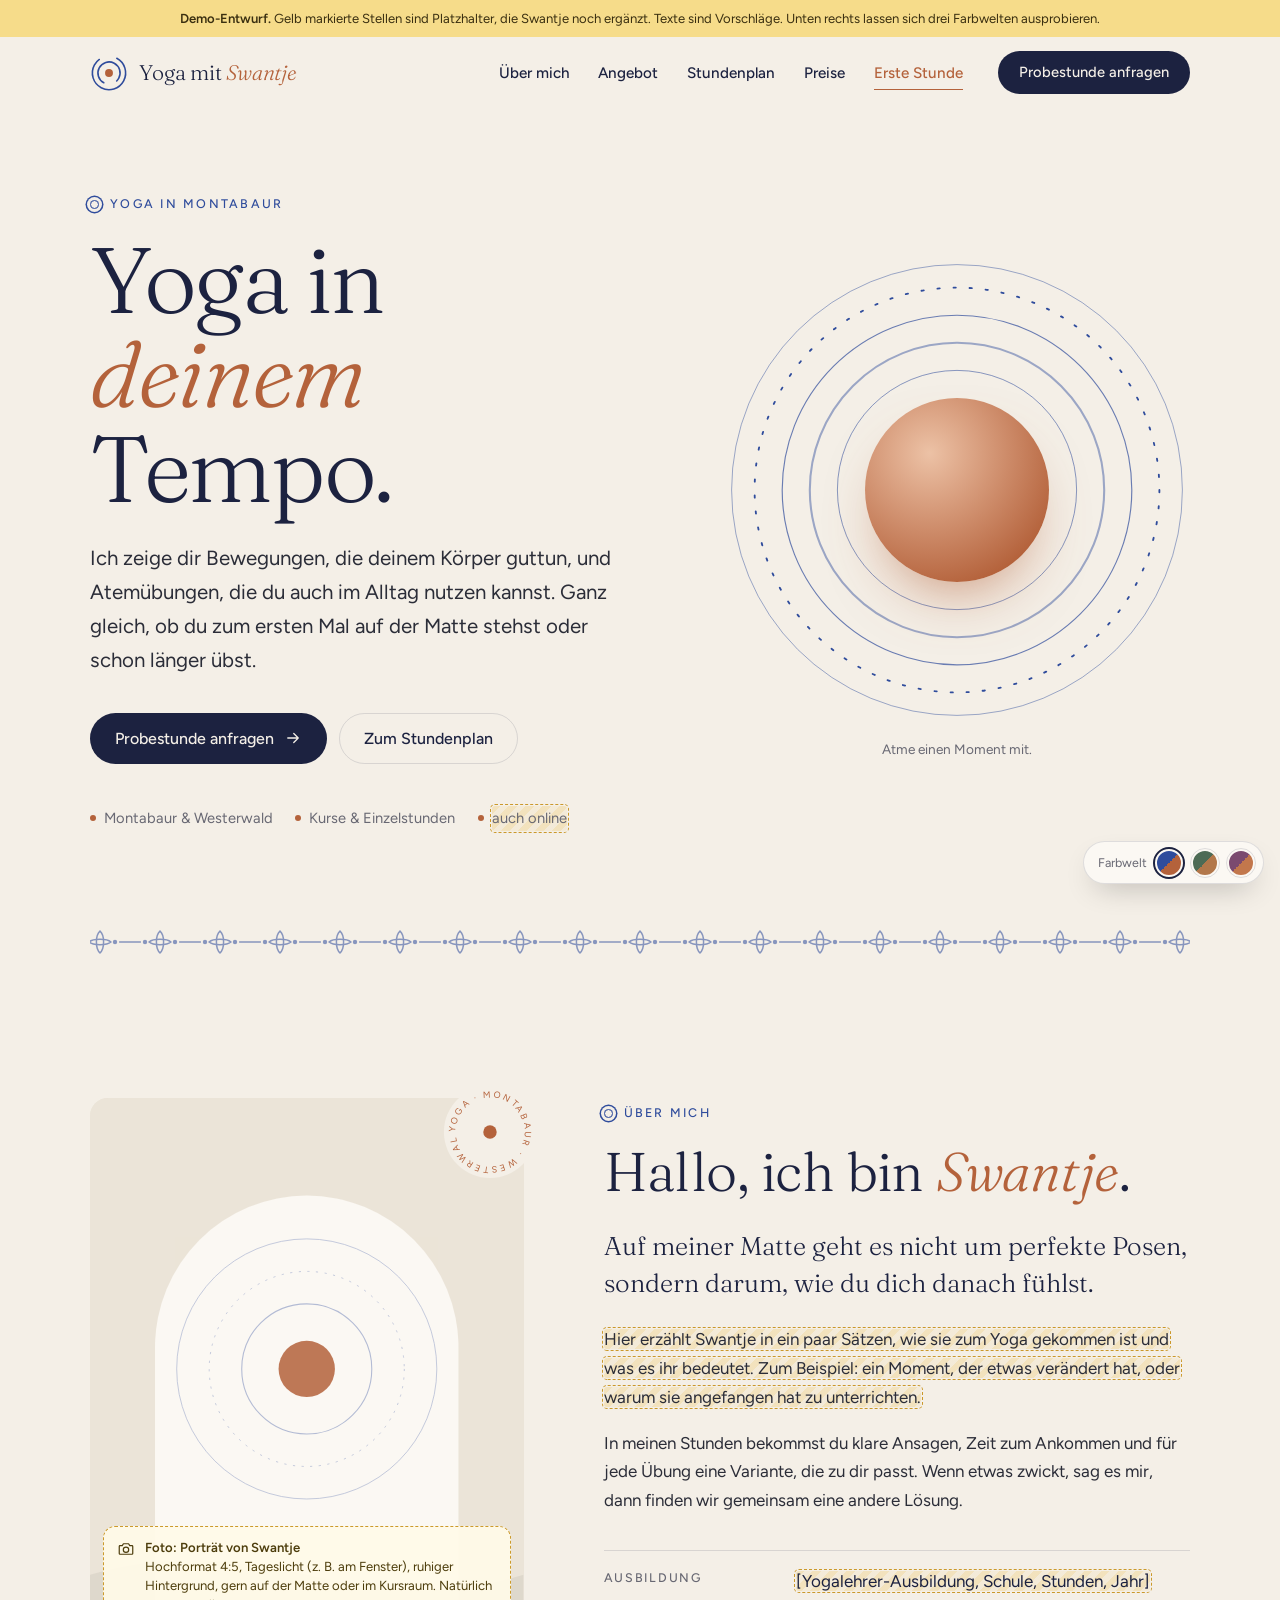
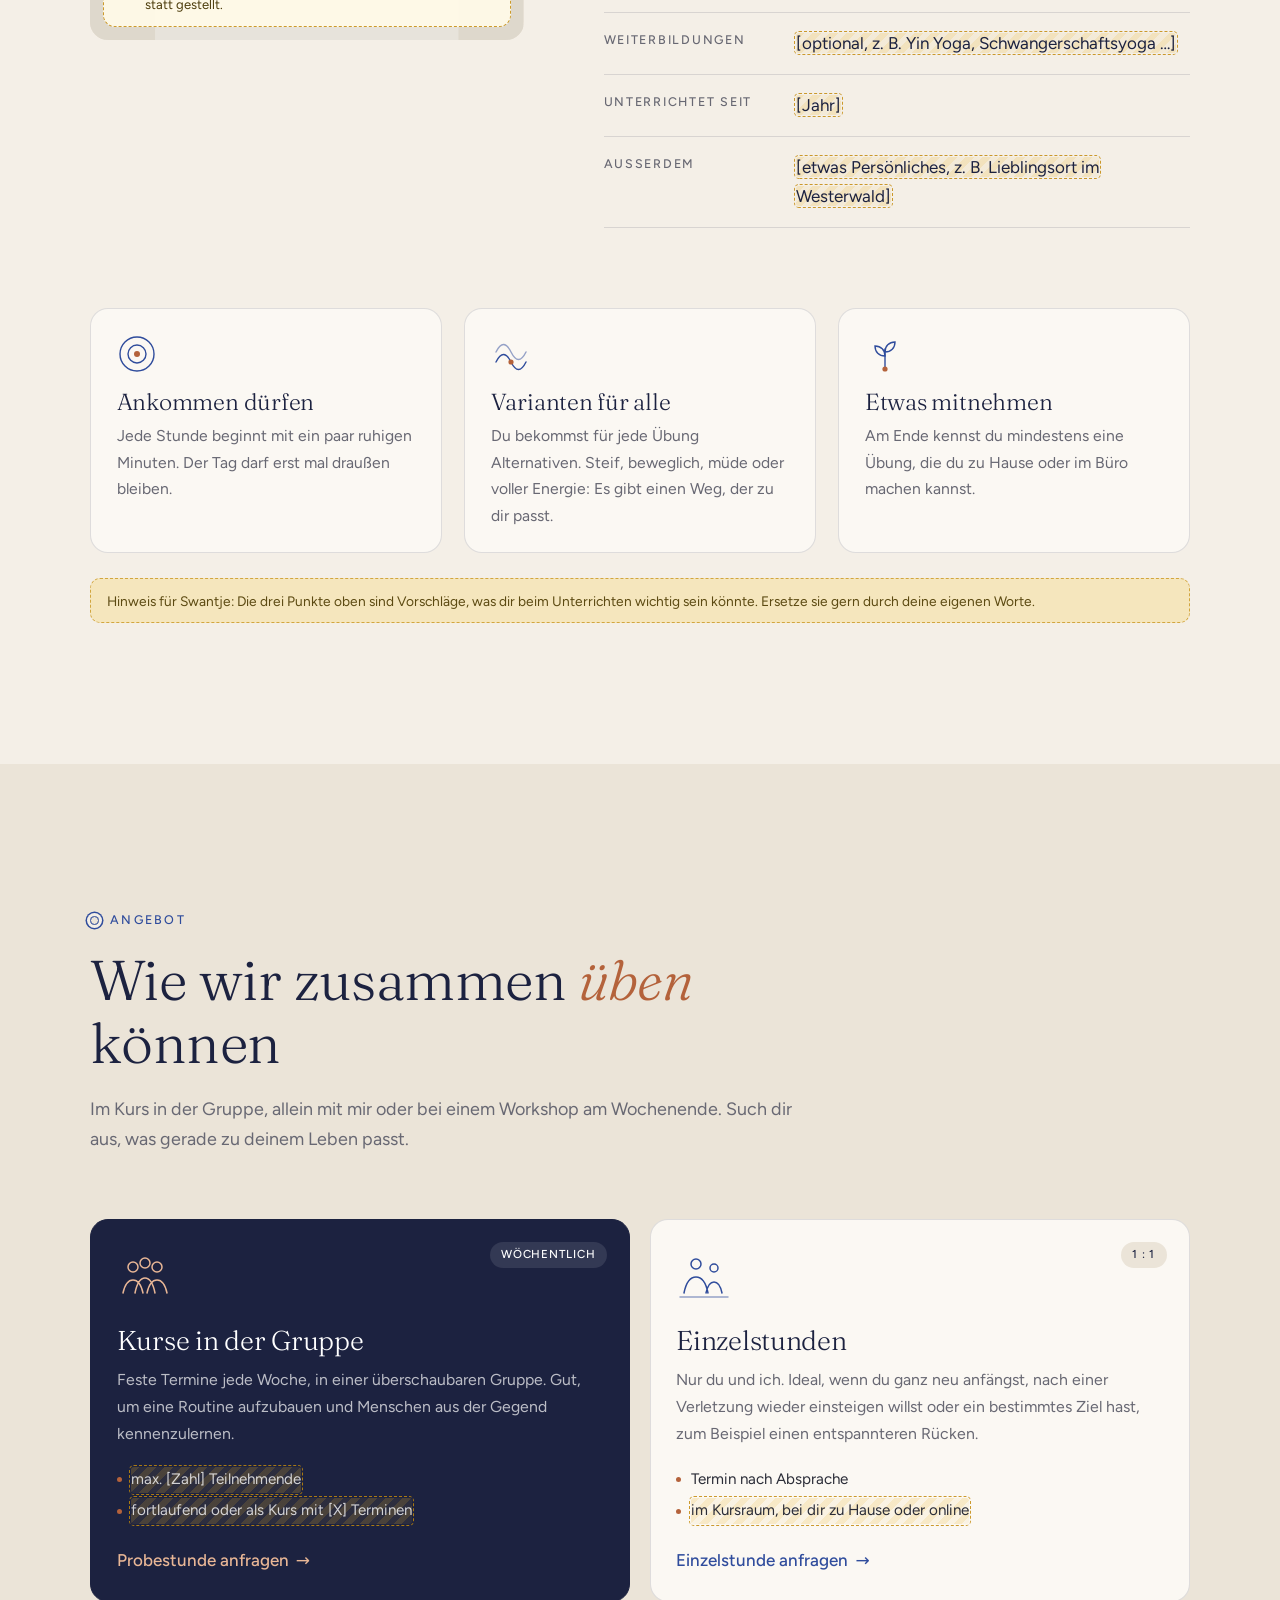
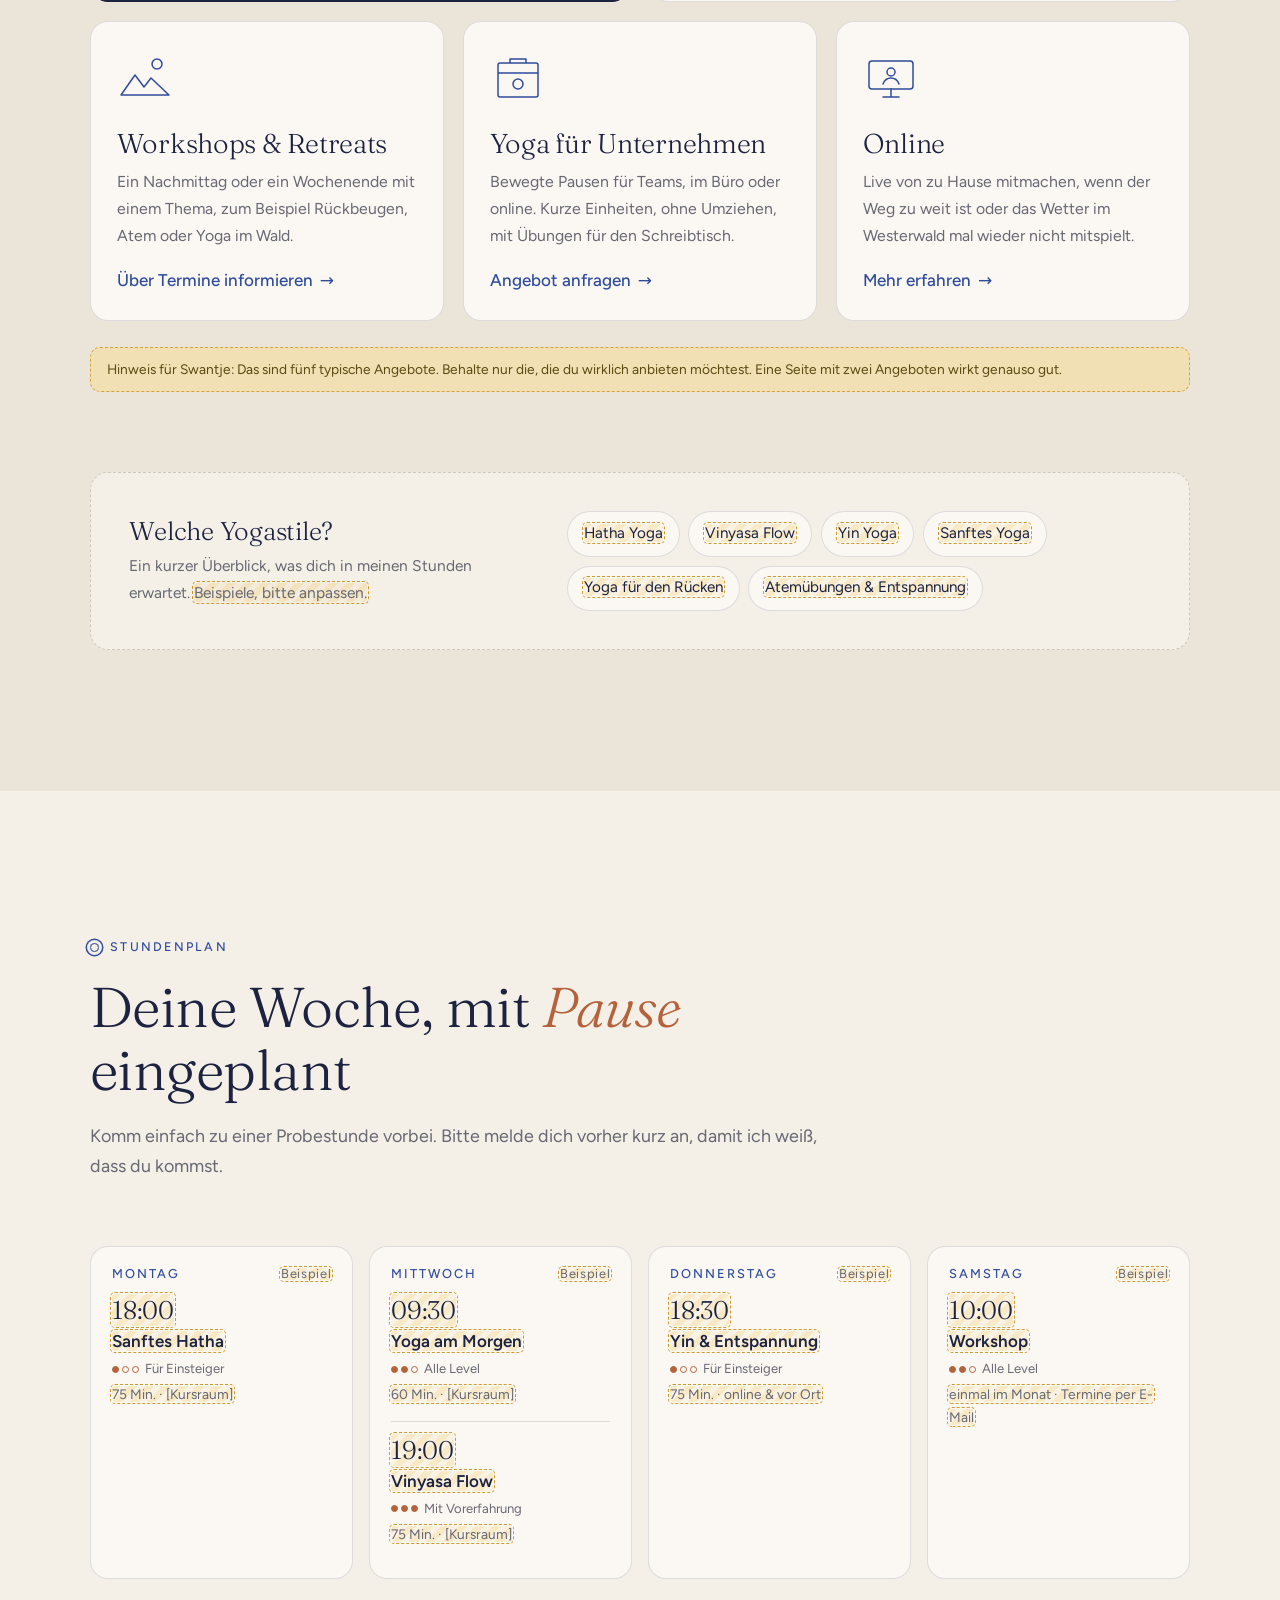
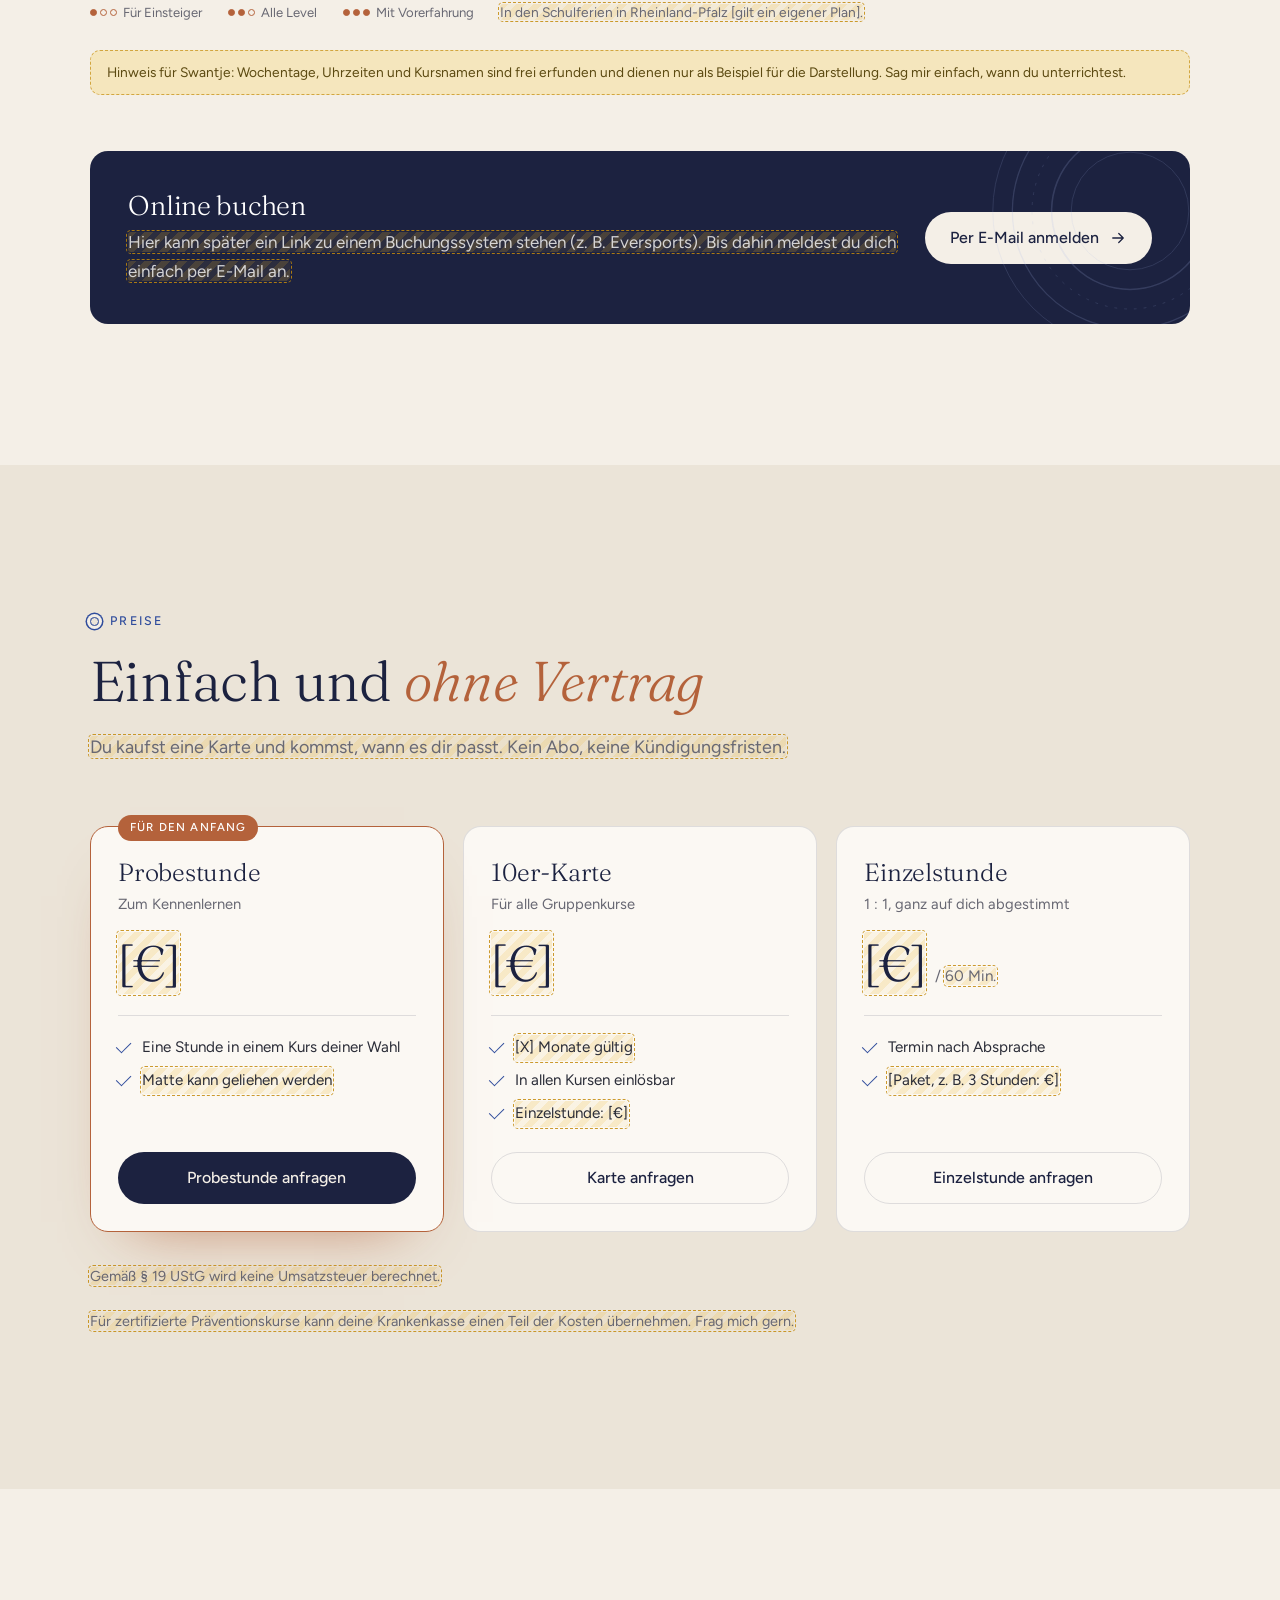
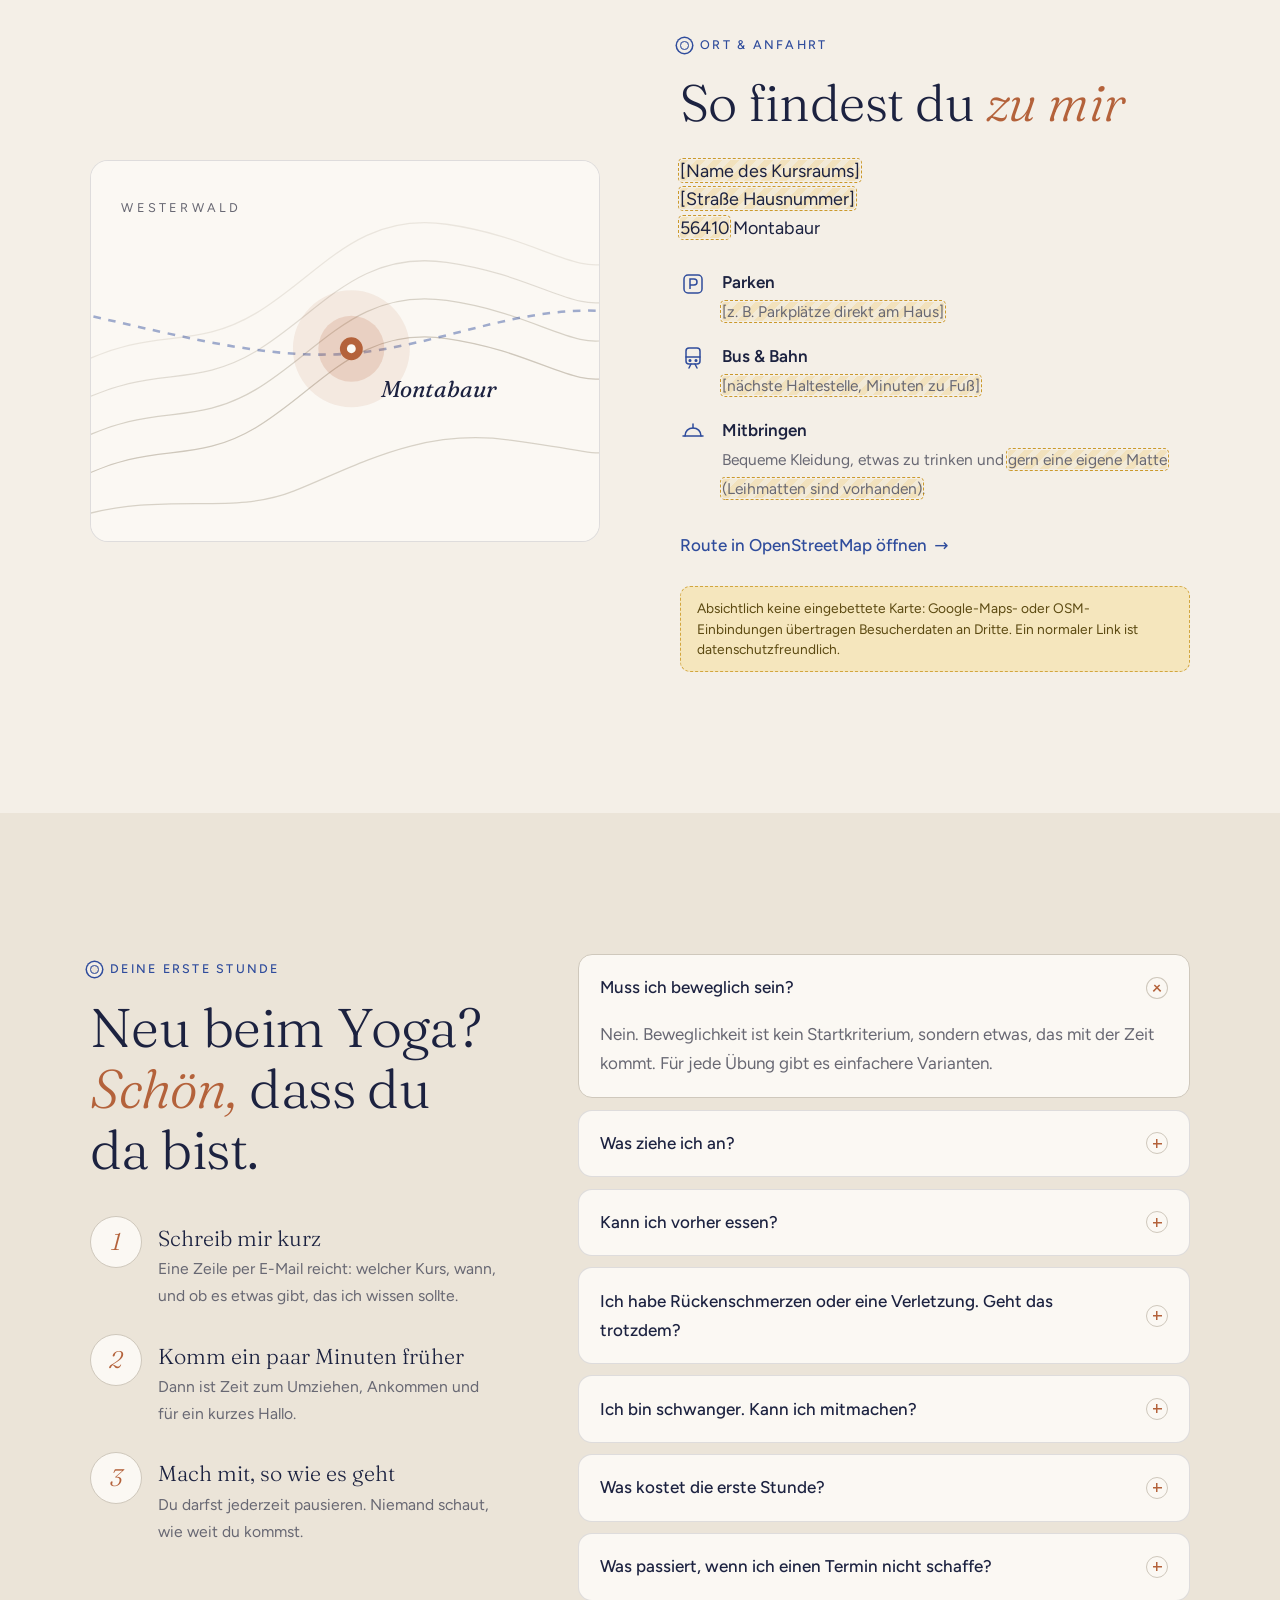
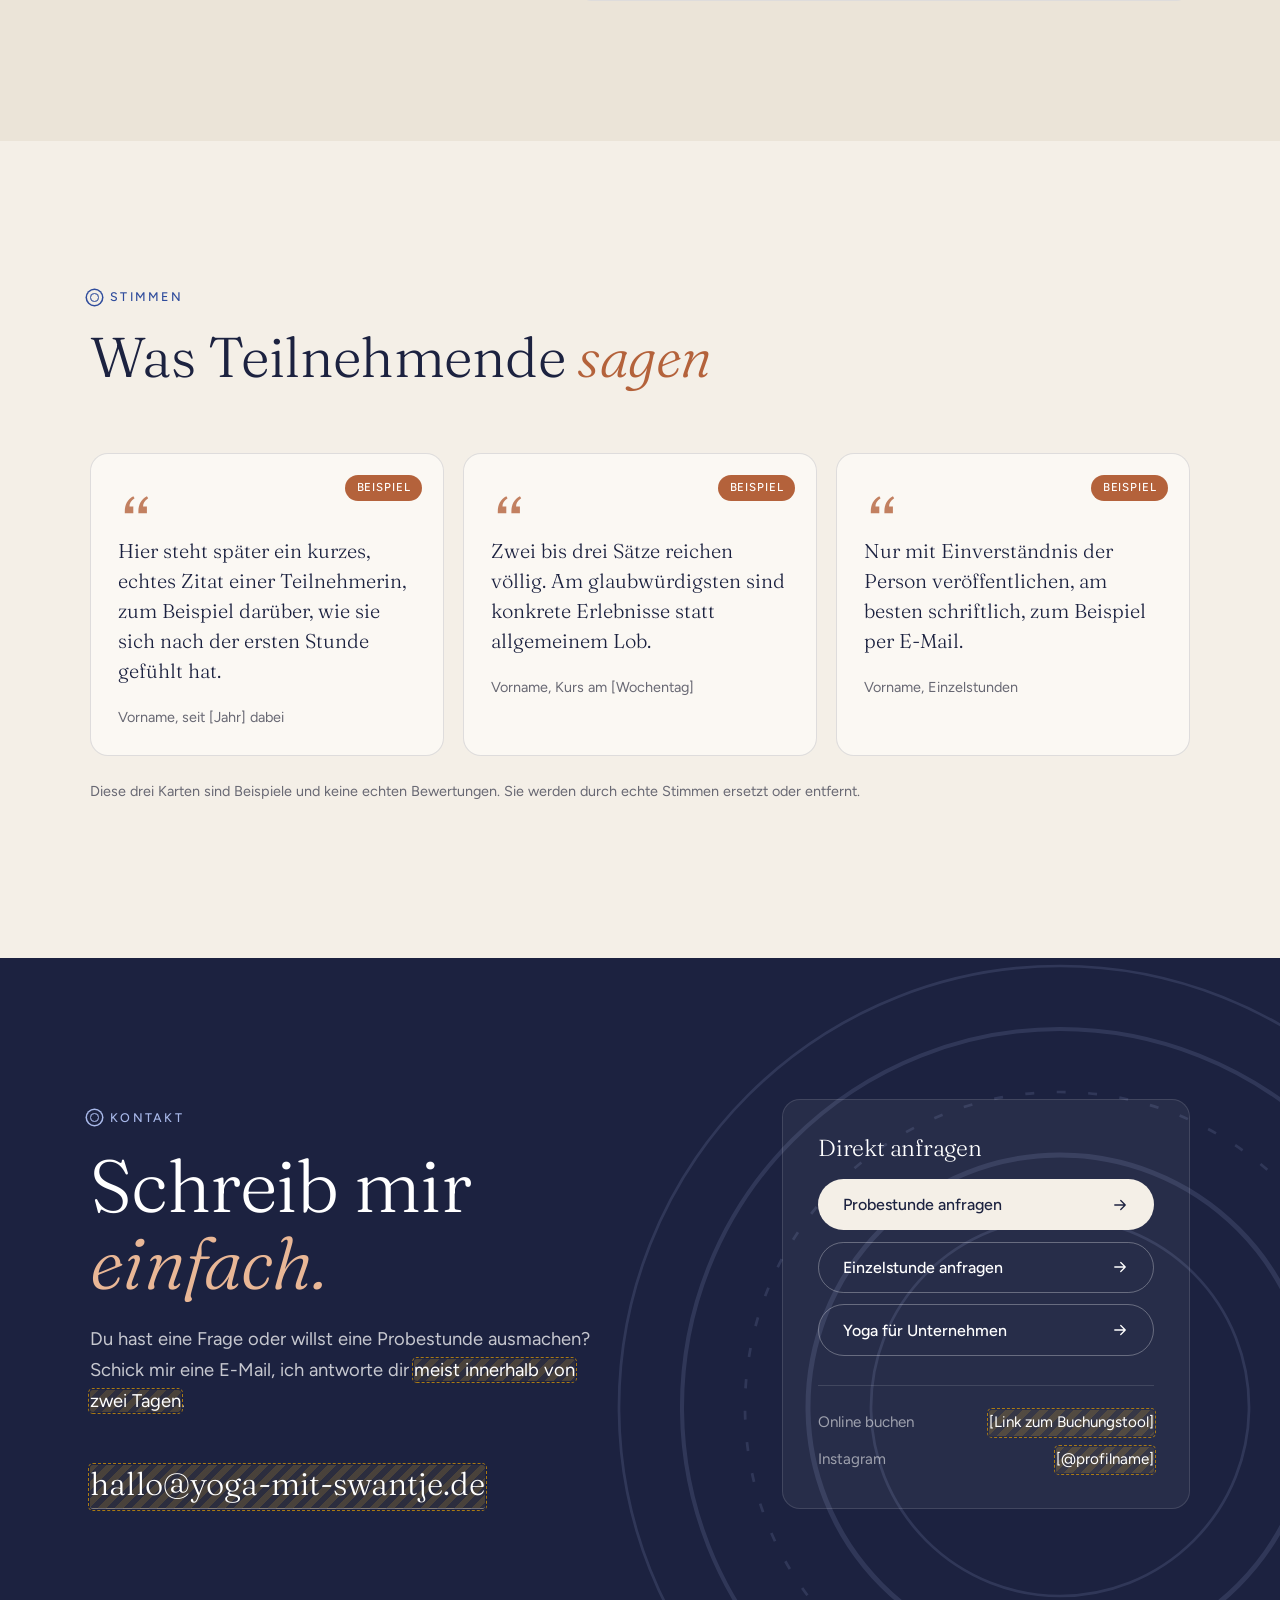
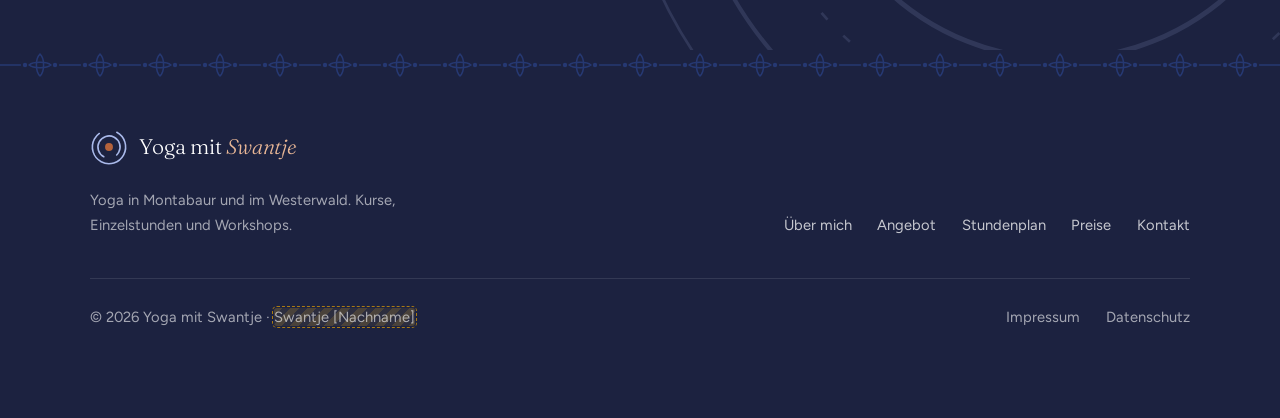
==== index.html @ e1a37542 "Erster Demo-Entwurf: Yoga mit Swantje One-Pager mit Platzhaltern, Impressum/Datenschutz (Entwurf), 4" ====
<!DOCTYPE html>
<html lang="de" class="no-js">
<head>
<meta charset="UTF-8"/>
<meta name="viewport" content="width=device-width, initial-scale=1.0"/>
<title>Yoga mit Swantje – Yoga in Montabaur</title>
<meta name="description" content="Yoga in Montabaur mit Swantje: Kurse in der Gruppe, Einzelstunden und Workshops. Für alle, die anfangen, und alle, die weiter üben. Probestunde einfach per E-Mail anfragen."/>
<link rel="canonical" href="https://www.yoga-mit-swantje.de/"/>
<meta name="theme-color" content="#f4efe7"/>

<!-- Favicon -->
<link rel="icon" type="image/x-icon" href="favicon.ico"/>
<link rel="icon" type="image/svg+xml" href="assets/img/icons/favicon.svg"/>
<link rel="icon" type="image/png" sizes="32x32" href="assets/img/icons/favicon-32.png"/>
<link rel="apple-touch-icon" sizes="180x180" href="assets/img/icons/apple-touch-icon.png"/>

<!-- Open Graph (Vorschau beim Teilen in WhatsApp, Signal, Facebook …) -->
<meta property="og:type" content="website"/>
<meta property="og:url" content="https://www.yoga-mit-swantje.de/"/>
<meta property="og:title" content="Yoga mit Swantje – Yoga in Montabaur"/>
<meta property="og:description" content="Yoga in deinem Tempo: Kurse, Einzelstunden und Workshops in Montabaur. Probestunde einfach per E-Mail anfragen."/>
<meta property="og:image" content="https://www.yoga-mit-swantje.de/assets/img/social/og-image.jpg"/>
<meta property="og:image:width" content="1200"/>
<meta property="og:image:height" content="630"/>
<meta property="og:locale" content="de_DE"/>
<meta name="twitter:card" content="summary_large_image"/>

<link rel="preload" href="assets/fonts/fraunces-latin-300-normal.woff2" as="font" type="font/woff2" crossorigin/>
<link rel="preload" href="assets/fonts/figtree-latin-400-normal.woff2" as="font" type="font/woff2" crossorigin/>
<link rel="stylesheet" href="assets/css/style.css"/>

<!-- Strukturierte Daten (Google). Adresse / E-Mail ergänzen, sobald bekannt. -->
<script type="application/ld+json">
{
  "@context":"https://schema.org",
  "@type":"SportsActivityLocation",
  "name":"Yoga mit Swantje",
  "description":"Yoga in Montabaur: Kurse in der Gruppe, Einzelstunden und Workshops.",
  "url":"https://www.yoga-mit-swantje.de/",
  "image":"https://www.yoga-mit-swantje.de/assets/img/social/og-image.jpg",
  "logo":"https://www.yoga-mit-swantje.de/assets/img/icons/icon-512.png",
  "address":{"@type":"PostalAddress","addressLocality":"Montabaur","addressRegion":"Rheinland-Pfalz","addressCountry":"DE"},
  "areaServed":"Montabaur und Westerwald",
  "founder":{"@type":"Person","name":"Swantje","jobTitle":"Yogalehrerin"}
}
</script>
</head>

<!-- class="demo" markiert noch fehlende Angaben (gelb gestrichelt) und zeigt Foto-Notizen + Farbwelt-Umschalter.
     Für den Livegang in ALLEN HTML-Dateien entfernen: <body class="demo"> → <body> -->
<body class="demo">
<a class="skip" href="#main">Zum Inhalt springen</a>

<!-- SVG-Bausteine (einmal definiert, mehrfach verwendet) -->
<svg width="0" height="0" style="position:absolute" aria-hidden="true" focusable="false">
  <defs>
    <!-- Logo-Zeichen „Atemkreis“ (Entwurf A) -->
    <symbol id="i-mark" viewBox="0 0 48 48">
      <circle cx="24" cy="24" r="21" fill="none" stroke="var(--accent)" stroke-width="2" stroke-linecap="round" stroke-dasharray="108 24" transform="rotate(-62 24 24)"/>
      <circle cx="24" cy="24" r="14" fill="none" stroke="var(--accent)" stroke-width="2" stroke-linecap="round" stroke-dasharray="70 18" transform="rotate(118 24 24)"/>
      <circle cx="24" cy="24" r="5" fill="var(--clay)"/>
    </symbol>
    <!-- Ringe (Drehrillen / Atemringe) -->
    <symbol id="i-rings" viewBox="0 0 200 200">
      <g fill="none" stroke="currentColor">
        <circle cx="100" cy="100" r="98" stroke-width=".6"/>
        <circle cx="100" cy="100" r="84" stroke-width=".9"/>
        <circle cx="100" cy="100" r="70" stroke-width=".6" stroke-dasharray="2 5"/>
        <circle cx="100" cy="100" r="56" stroke-width="1.1"/>
        <circle cx="100" cy="100" r="42" stroke-width=".6"/>
      </g>
    </symbol>
    <!-- Grafik für Foto-Slots: Bogen + Ringe -->
    <symbol id="i-slot" viewBox="0 0 400 500" preserveAspectRatio="xMidYMid slice">
      <rect width="400" height="500" fill="var(--paper-2)"/>
      <path d="M60 500V230a140 140 0 0 1 280 0v270z" fill="var(--card)"/>
      <g fill="none" stroke="var(--accent)" opacity=".35">
        <circle cx="200" cy="250" r="60" stroke-width="1"/>
        <circle cx="200" cy="250" r="90" stroke-width=".7" stroke-dasharray="2 6"/>
        <circle cx="200" cy="250" r="120" stroke-width=".7"/>
      </g>
      <circle cx="200" cy="250" r="26" fill="var(--clay)" opacity=".85"/>
      <path d="M0 440c60-18 120-18 200 0s140 18 200 0v60H0z" fill="var(--stone)" opacity=".45"/>
    </symbol>
    <symbol id="i-cam" viewBox="0 0 24 24"><g fill="none" stroke="currentColor" stroke-width="1.6" stroke-linejoin="round"><path d="M4 7.5h3l1.6-2.5h6.8L17 7.5h3a1 1 0 0 1 1 1V18a1 1 0 0 1-1 1H4a1 1 0 0 1-1-1V8.5a1 1 0 0 1 1-1z"/><circle cx="12" cy="13" r="3.6"/></g></symbol>
    <symbol id="i-arrow" viewBox="0 0 24 24"><path d="M5 12h14M13 6l6 6-6 6" fill="none" stroke="currentColor" stroke-width="1.7" stroke-linecap="round" stroke-linejoin="round"/></symbol>
    <symbol id="i-quote" viewBox="0 0 40 40"><path d="M8 30c0-8 3-14 10-18l1.5 2.5C15 17.5 13.5 21 13.5 24H18v8H8zm16 0c0-8 3-14 10-18l1.5 2.5C31 17.5 29.5 21 29.5 24H34v8H24z" fill="currentColor" opacity=".8"/></symbol>
  </defs>
</svg>

<div class="demo-bar" role="note"><strong>Demo-Entwurf.</strong> Gelb markierte Stellen sind Platzhalter, die Swantje noch ergänzt. Texte sind Vorschläge. Unten rechts lassen sich drei Farbwelten ausprobieren.</div>

<!-- ================= NAVIGATION ================= -->
<header class="nav" id="nav">
  <div class="wrap">
    <a href="#top" class="brand" aria-label="Yoga mit Swantje – zur Startseite">
      <svg class="brand-mark" aria-hidden="true"><use href="#i-mark"/></svg>
      <span class="brand-name">Yoga mit <em>Swantje</em></span>
    </a>
    <button class="burger" id="burger" aria-label="Menü öffnen" aria-expanded="false" aria-controls="menu">
      <span></span><span></span><span></span>
    </button>
    <ul class="nav-links" id="menu">
      <li><a href="#ueber-mich">Über mich</a></li>
      <li><a href="#angebot">Angebot</a></li>
      <li><a href="#stundenplan">Stundenplan</a></li>
      <li><a href="#preise">Preise</a></li>
      <li><a href="#erste-stunde">Erste Stunde</a></li>
      <li><a href="#kontakt" class="btn btn-primary">Probestunde anfragen</a></li>
    </ul>
  </div>
</header>

<main id="main">

<!-- ================= HERO ================= -->
<section class="hero" id="top">
  <div class="wrap hero-grid">
    <div class="hero-copy reveal">
      <span class="eyebrow">Yoga in Montabaur</span>
      <h1>Yoga in <em>deinem</em> Tempo.</h1>
      <p class="hero-lead">Ich zeige dir Bewegungen, die deinem Körper guttun, und Atemübungen, die du auch im Alltag nutzen kannst. Ganz gleich, ob du zum ersten Mal auf der Matte stehst oder schon länger übst.</p>
      <div class="hero-actions">
        <a href="#kontakt" class="btn btn-primary">Probestunde anfragen <svg aria-hidden="true"><use href="#i-arrow"/></svg></a>
        <a href="#stundenplan" class="btn btn-ghost">Zum Stundenplan</a>
      </div>
      <ul class="hero-meta">
        <li>Montabaur &amp; Westerwald</li>
        <li>Kurse &amp; Einzelstunden</li>
        <li><span class="ph" title="Bietet Swantje auch Online-Stunden an?">auch online</span></li>
      </ul>
    </div>

    <div class="breath reveal" aria-hidden="true">
      <svg class="breath-rings" viewBox="0 0 200 200">
        <circle cx="100" cy="100" r="98" stroke-width=".4" opacity=".5"/>
        <g class="r-slow"><circle cx="100" cy="100" r="88" stroke-width=".8" stroke-dasharray="1 6" stroke-linecap="round"/></g>
        <circle cx="100" cy="100" r="76" stroke-width=".5" opacity=".7"/>
        <circle cx="100" cy="100" r="64" stroke-width=".9" opacity=".45"/>
        <circle cx="100" cy="100" r="52" stroke-width=".4" opacity=".6"/>
      </svg>
      <div class="breath-core"></div>
      <div class="breath-label"><span class="b-in">einatmen</span><span class="b-out">ausatmen</span><span class="b-still">durchatmen</span></div>
      <p class="breath-caption">Atme einen Moment mit.</p>
    </div>
  </div>
</section>

<div class="wrap"><div class="ornament" aria-hidden="true"></div></div>

<!-- ================= ÜBER MICH ================= -->
<section class="section" id="ueber-mich">
  <div class="wrap">
    <div class="about-grid">
      <div class="about-photo reveal">
        <figure class="slot ratio-45">
          <svg class="slot-art" aria-hidden="true"><use href="#i-slot"/></svg>
          <figcaption class="slot-note"><svg aria-hidden="true"><use href="#i-cam"/></svg><span><b>Foto: Porträt von Swantje</b>Hochformat 4:5, Tageslicht (z. B. am Fenster), ruhiger Hintergrund, gern auf der Matte oder im Kursraum. Natürlich statt gestellt.</span></figcaption>
        </figure>
        <svg class="stamp" viewBox="0 0 100 100" aria-hidden="true">
          <defs><path id="stamp-circle" d="M50 50m-36 0a36 36 0 1 1 72 0a36 36 0 1 1-72 0"/></defs>
          <circle cx="50" cy="50" r="48" fill="var(--paper)"/>
          <text font-family="Figtree,sans-serif" font-size="9.4" letter-spacing="2.4" fill="currentColor"><textPath href="#stamp-circle">YOGA · MONTABAUR · WESTERWALD ·</textPath></text>
          <circle cx="50" cy="50" r="7" fill="currentColor"/>
        </svg>
      </div>

      <div class="about-copy reveal">
        <span class="eyebrow">Über mich</span>
        <h2>Hallo, ich bin <em>Swantje</em>.</h2>
        <p class="lead">Auf meiner Matte geht es nicht um perfekte Posen, sondern darum, wie du dich danach fühlst.</p>
        <p><span class="ph" title="Swantjes Geschichte in 2–4 Sätzen: Wie bist du zum Yoga gekommen? Was hat sich dadurch für dich verändert?">Hier erzählt Swantje in ein paar Sätzen, wie sie zum Yoga gekommen ist und was es ihr bedeutet. Zum Beispiel: ein Moment, der etwas verändert hat, oder warum sie angefangen hat zu unterrichten.</span></p>
        <p>In meinen Stunden bekommst du klare Ansagen, Zeit zum Ankommen und für jede Übung eine Variante, die zu dir passt. Wenn etwas zwickt, sag es mir, dann finden wir gemeinsam eine andere Lösung.</p>

        <dl class="facts">
          <div><dt>Ausbildung</dt><dd><span class="ph" title="Name der Ausbildung, Schule/Verband, Umfang in Stunden, Jahr">[Yogalehrer-Ausbildung, Schule, Stunden, Jahr]</span></dd></div>
          <div><dt>Weiterbildungen</dt><dd><span class="ph" title="z. B. Yin Yoga, Pränatal, Faszien … oder weglassen">[optional, z. B. Yin Yoga, Schwangerschaftsyoga …]</span></dd></div>
          <div><dt>Unterrichtet seit</dt><dd><span class="ph" title="Jahr, seit dem Swantje unterrichtet">[Jahr]</span></dd></div>
          <div><dt>Außerdem</dt><dd><span class="ph" title="Etwas Persönliches: Beruf, Hobby, Lieblingsort im Westerwald …">[etwas Persönliches, z. B. Lieblingsort im Westerwald]</span></dd></div>
        </dl>
      </div>
    </div>

    <div class="values reveal-stagger">
      <article class="value">
        <svg viewBox="0 0 40 40" aria-hidden="true"><g fill="none" stroke="currentColor" stroke-width="1.4"><circle cx="20" cy="20" r="17"/><circle cx="20" cy="20" r="9"/></g><circle cx="20" cy="20" r="3" fill="var(--clay)"/></svg>
        <h3>Ankommen dürfen</h3>
        <p>Jede Stunde beginnt mit ein paar ruhigen Minuten. Der Tag darf erst mal draußen bleiben.</p>
      </article>
      <article class="value">
        <svg viewBox="0 0 40 40" aria-hidden="true"><g fill="none" stroke="currentColor" stroke-width="1.4" stroke-linecap="round"><path d="M5 28c5-10 10-10 15 0s10 10 15 0"/><path d="M5 18c5-10 10-10 15 0s10 10 15 0" opacity=".5"/></g><circle cx="20" cy="28" r="2.6" fill="var(--clay)"/></svg>
        <h3>Varianten für alle</h3>
        <p>Du bekommst für jede Übung Alternativen. Steif, beweglich, müde oder voller Energie: Es gibt einen Weg, der zu dir passt.</p>
      </article>
      <article class="value">
        <svg viewBox="0 0 40 40" aria-hidden="true"><g fill="none" stroke="currentColor" stroke-width="1.4" stroke-linecap="round"><path d="M20 35V15"/><path d="M20 22c-6 0-10-4-10-10 6 0 10 4 10 10zM20 18c0-6 4-10 10-10 0 6-4 10-10 10z"/></g><circle cx="20" cy="35" r="2.6" fill="var(--clay)"/></svg>
        <h3>Etwas mitnehmen</h3>
        <p>Am Ende kennst du mindestens eine Übung, die du zu Hause oder im Büro machen kannst.</p>
      </article>
    </div>
    <p class="note-demo">Hinweis für Swantje: Die drei Punkte oben sind Vorschläge, was dir beim Unterrichten wichtig sein könnte. Ersetze sie gern durch deine eigenen Worte.</p>
  </div>
</section>

<!-- ================= ANGEBOT ================= -->
<section class="section alt" id="angebot">
  <div class="wrap">
    <div class="section-head reveal">
      <span class="eyebrow">Angebot</span>
      <h2>Wie wir zusammen <em>üben</em> können</h2>
      <p>Im Kurs in der Gruppe, allein mit mir oder bei einem Workshop am Wochenende. Such dir aus, was gerade zu deinem Leben passt.</p>
    </div>

    <div class="offers reveal-stagger">
      <article class="offer featured wide">
        <svg class="offer-icon" viewBox="0 0 56 56" aria-hidden="true"><g fill="none" stroke="currentColor" stroke-width="1.5" stroke-linecap="round"><circle cx="16" cy="18" r="5"/><circle cx="40" cy="18" r="5"/><circle cx="28" cy="14" r="5"/><path d="M6 44c2-9 6-13 10-13s8 4 10 13M30 44c2-9 6-13 10-13s8 4 10 13M18 44c2-10 6-15 10-15s8 5 10 15"/></g></svg>
        <span class="tag">Wöchentlich</span>
        <h3>Kurse in der Gruppe</h3>
        <p>Feste Termine jede Woche, in einer überschaubaren Gruppe. Gut, um eine Routine aufzubauen und Menschen aus der Gegend kennenzulernen.</p>
        <ul>
          <li><span class="ph" title="Wie groß sind die Gruppen maximal?">max. [Zahl] Teilnehmende</span></li>
          <li><span class="ph" title="Fortlaufend mit Karte oder als Kurs mit festem Start (z. B. 8 Wochen)?">fortlaufend oder als Kurs mit [X] Terminen</span></li>
        </ul>
        <a class="link-arrow js-mail" data-u="hallo" data-d="yoga-mit-swantje.de" data-subject="Anfrage Probestunde" href="#kontakt">Probestunde anfragen</a>
      </article>

      <article class="offer wide">
        <svg class="offer-icon" viewBox="0 0 56 56" aria-hidden="true"><g fill="none" stroke="currentColor" stroke-width="1.5" stroke-linecap="round"><circle cx="20" cy="15" r="5"/><circle cx="38" cy="19" r="4"/><path d="M8 44c2-10 6-16 12-16s10 6 12 16M30 44c1.5-7 4.5-11 8-11s6.5 4 8 11"/><path d="M4 48h48" opacity=".5"/></g></svg>
        <span class="tag">1 : 1</span>
        <h3>Einzelstunden</h3>
        <p>Nur du und ich. Ideal, wenn du ganz neu anfängst, nach einer Verletzung wieder einsteigen willst oder ein bestimmtes Ziel hast, zum Beispiel einen entspannteren Rücken.</p>
        <ul>
          <li>Termin nach Absprache</li>
          <li><span class="ph" title="Wo finden Einzelstunden statt: Studio, bei der Kundin zu Hause, online?">im Kursraum, bei dir zu Hause oder online</span></li>
        </ul>
        <a class="link-arrow js-mail" data-u="hallo" data-d="yoga-mit-swantje.de" data-subject="Anfrage Einzelstunde" href="#kontakt">Einzelstunde anfragen</a>
      </article>

      <article class="offer">
        <svg class="offer-icon" viewBox="0 0 56 56" aria-hidden="true"><g fill="none" stroke="currentColor" stroke-width="1.5" stroke-linecap="round" stroke-linejoin="round"><path d="M4 44l14-20 9 12 7-9 18 17z"/><circle cx="40" cy="13" r="5"/></g></svg>
        <h3>Workshops &amp; Retreats</h3>
        <p>Ein Nachmittag oder ein Wochenende mit einem Thema, zum Beispiel Rückbeugen, Atem oder Yoga im Wald.</p>
        <a class="link-arrow js-mail" data-u="hallo" data-d="yoga-mit-swantje.de" data-subject="Workshops und Retreats" href="#kontakt">Über Termine informieren</a>
      </article>

      <article class="offer">
        <svg class="offer-icon" viewBox="0 0 56 56" aria-hidden="true"><g fill="none" stroke="currentColor" stroke-width="1.5" stroke-linejoin="round"><rect x="8" y="12" width="40" height="34" rx="2"/><path d="M8 22h40M20 12V8h16v4"/><circle cx="28" cy="33" r="5"/></g></svg>
        <h3>Yoga für Unternehmen</h3>
        <p>Bewegte Pausen für Teams, im Büro oder online. Kurze Einheiten, ohne Umziehen, mit Übungen für den Schreibtisch.</p>
        <a class="link-arrow js-mail" data-u="hallo" data-d="yoga-mit-swantje.de" data-subject="Anfrage Firmenyoga" href="#kontakt">Angebot anfragen</a>
      </article>

      <article class="offer">
        <svg class="offer-icon" viewBox="0 0 56 56" aria-hidden="true"><g fill="none" stroke="currentColor" stroke-width="1.5" stroke-linecap="round" stroke-linejoin="round"><rect x="6" y="10" width="44" height="28" rx="3"/><path d="M20 46h16M28 38v8"/><circle cx="28" cy="21" r="4"/><path d="M20 33c1.5-4 4.5-6 8-6s6.5 2 8 6"/></g></svg>
        <h3>Online</h3>
        <p>Live von zu Hause mitmachen, wenn der Weg zu weit ist oder das Wetter im Westerwald mal wieder nicht mitspielt.</p>
        <a class="link-arrow js-mail" data-u="hallo" data-d="yoga-mit-swantje.de" data-subject="Online-Yoga" href="#kontakt">Mehr erfahren</a>
      </article>
    </div>
    <p class="note-demo">Hinweis für Swantje: Das sind fünf typische Angebote. Behalte nur die, die du wirklich anbieten möchtest. Eine Seite mit zwei Angeboten wirkt genauso gut.</p>

    <div class="styles reveal">
      <div>
        <h3>Welche Yogastile?</h3>
        <p>Ein kurzer Überblick, was dich in meinen Stunden erwartet. <span class="ph" title="Welche Stile unterrichtet Swantje? Unpassende streichen, fehlende ergänzen.">Beispiele, bitte anpassen.</span></p>
      </div>
      <ul class="chips">
        <li><span class="ph" title="Beispiel-Stil">Hatha Yoga</span></li>
        <li><span class="ph" title="Beispiel-Stil">Vinyasa Flow</span></li>
        <li><span class="ph" title="Beispiel-Stil">Yin Yoga</span></li>
        <li><span class="ph" title="Beispiel-Stil">Sanftes Yoga</span></li>
        <li><span class="ph" title="Beispiel-Stil">Yoga für den Rücken</span></li>
        <li><span class="ph" title="Beispiel-Stil">Atemübungen &amp; Entspannung</span></li>
      </ul>
    </div>
  </div>
</section>

<!-- ================= STUNDENPLAN ================= -->
<section class="section" id="stundenplan">
  <div class="wrap">
    <div class="section-head reveal">
      <span class="eyebrow">Stundenplan</span>
      <h2>Deine Woche, mit <em>Pause</em> eingeplant</h2>
      <p>Komm einfach zu einer Probestunde vorbei. Bitte melde dich vorher kurz an, damit ich weiß, dass du kommst.</p>
    </div>

    <div class="week reveal-stagger">
      <div class="day">
        <h3>Montag <span class="ph" title="Beispieltag">Beispiel</span></h3>
        <div class="class">
          <time><span class="ph" title="Beispielzeit – bitte echte Uhrzeit eintragen">18:00</span></time>
          <b><span class="ph" title="Kursname / Stil">Sanftes Hatha</span></b>
          <span class="level" data-l="1"><i><span></span></i> Für Einsteiger</span>
          <small><span class="ph" title="Dauer und Ort">75 Min. · [Kursraum]</span></small>
        </div>
      </div>
      <div class="day">
        <h3>Mittwoch <span class="ph" title="Beispieltag">Beispiel</span></h3>
        <div class="class">
          <time><span class="ph" title="Beispielzeit">09:30</span></time>
          <b><span class="ph" title="Kursname / Stil">Yoga am Morgen</span></b>
          <span class="level" data-l="2"><i><span></span></i> Alle Level</span>
          <small><span class="ph" title="Dauer und Ort">60 Min. · [Kursraum]</span></small>
        </div>
        <div class="class">
          <time><span class="ph" title="Beispielzeit">19:00</span></time>
          <b><span class="ph" title="Kursname / Stil">Vinyasa Flow</span></b>
          <span class="level" data-l="3"><i><span></span></i> Mit Vorerfahrung</span>
          <small><span class="ph" title="Dauer und Ort">75 Min. · [Kursraum]</span></small>
        </div>
      </div>
      <div class="day">
        <h3>Donnerstag <span class="ph" title="Beispieltag">Beispiel</span></h3>
        <div class="class">
          <time><span class="ph" title="Beispielzeit">18:30</span></time>
          <b><span class="ph" title="Kursname / Stil">Yin &amp; Entspannung</span></b>
          <span class="level" data-l="1"><i><span></span></i> Für Einsteiger</span>
          <small><span class="ph" title="Dauer und Ort">75 Min. · online &amp; vor Ort</span></small>
        </div>
      </div>
      <div class="day">
        <h3>Samstag <span class="ph" title="Beispieltag">Beispiel</span></h3>
        <div class="class">
          <time><span class="ph" title="Beispielzeit">10:00</span></time>
          <b><span class="ph" title="Kursname / Stil">Workshop</span></b>
          <span class="level" data-l="2"><i><span></span></i> Alle Level</span>
          <small><span class="ph" title="z. B. einmal im Monat">einmal im Monat · Termine per E-Mail</span></small>
        </div>
      </div>
    </div>
    <div class="week-legend">
      <span class="level" data-l="1"><i><span></span></i> Für Einsteiger</span>
      <span class="level" data-l="2"><i><span></span></i> Alle Level</span>
      <span class="level" data-l="3"><i><span></span></i> Mit Vorerfahrung</span>
      <span><span class="ph" title="Gibt es Ferienpausen?">In den Schulferien in Rheinland-Pfalz [gilt ein eigener Plan].</span></span>
    </div>
    <p class="note-demo">Hinweis für Swantje: Wochentage, Uhrzeiten und Kursnamen sind frei erfunden und dienen nur als Beispiel für die Darstellung. Sag mir einfach, wann du unterrichtest.</p>

    <div class="booking reveal">
      <svg class="booking-rings" aria-hidden="true"><use href="#i-rings"/></svg>
      <div>
        <h3>Online buchen</h3>
        <p><span class="ph" title="Nutzt Swantje ein Buchungstool (z. B. Eversports, bsport, Fitogram)? Dann kommt hier ein Link hin. Ohne Tool: Anmeldung per E-Mail.">Hier kann später ein Link zu einem Buchungssystem stehen (z. B. Eversports). Bis dahin meldest du dich einfach per E-Mail an.</span></p>
      </div>
      <div class="actions">
        <a class="btn btn-light js-mail" data-u="hallo" data-d="yoga-mit-swantje.de" data-subject="Anmeldung Yogakurs" href="#kontakt">Per E-Mail anmelden <svg aria-hidden="true"><use href="#i-arrow"/></svg></a>
      </div>
    </div>
  </div>
</section>

<!-- ================= PREISE ================= -->
<section class="section alt" id="preise">
  <div class="wrap">
    <div class="section-head reveal">
      <span class="eyebrow">Preise</span>
      <h2>Einfach und <em>ohne Vertrag</em></h2>
      <p><span class="ph" title="Gibt es Verträge/Abos oder nur Karten? Formulierung danach anpassen.">Du kaufst eine Karte und kommst, wann es dir passt. Kein Abo, keine Kündigungsfristen.</span></p>
    </div>

    <div class="prices reveal-stagger">
      <article class="price highlight">
        <h3>Probestunde</h3>
        <p class="sub">Zum Kennenlernen</p>
        <div class="amount"><span class="ph" title="Preis der Probestunde (oder kostenlos?)">[€]</span></div>
        <ul>
          <li>Eine Stunde in einem Kurs deiner Wahl</li>
          <li><span class="ph" title="Gibt es Leihmatten?">Matte kann geliehen werden</span></li>
        </ul>
        <a class="btn btn-primary js-mail" data-u="hallo" data-d="yoga-mit-swantje.de" data-subject="Anfrage Probestunde" href="#kontakt">Probestunde anfragen</a>
      </article>
      <article class="price">
        <h3>10er-Karte</h3>
        <p class="sub">Für alle Gruppenkurse</p>
        <div class="amount"><span class="ph" title="Preis 10er-Karte">[€]</span></div>
        <ul>
          <li><span class="ph" title="Gültigkeitsdauer">[X] Monate gültig</span></li>
          <li>In allen Kursen einlösbar</li>
          <li><span class="ph" title="Gibt es Einzelstunden-Preise, 5er-Karten, ermäßigte Preise?">Einzelstunde: [€]</span></li>
        </ul>
        <a class="btn btn-ghost js-mail" data-u="hallo" data-d="yoga-mit-swantje.de" data-subject="Frage zur 10er-Karte" href="#kontakt">Karte anfragen</a>
      </article>
      <article class="price">
        <h3>Einzelstunde</h3>
        <p class="sub">1 : 1, ganz auf dich abgestimmt</p>
        <div class="amount"><span class="ph" title="Preis Einzelstunde">[€]</span> <small>/ <span class="ph" title="Dauer">60 Min.</span></small></div>
        <ul>
          <li>Termin nach Absprache</li>
          <li><span class="ph" title="Gibt es Pakete, z. B. 3 Einzelstunden?">[Paket, z. B. 3 Stunden: €]</span></li>
        </ul>
        <a class="btn btn-ghost js-mail" data-u="hallo" data-d="yoga-mit-swantje.de" data-subject="Anfrage Einzelstunde" href="#kontakt">Einzelstunde anfragen</a>
      </article>
    </div>
    <div class="price-notes">
      <p><span class="ph" title="Kleinunternehmerin nach § 19 UStG? Dann: „Gemäß § 19 UStG wird keine Umsatzsteuer berechnet.“ Sonst: „Alle Preise inkl. MwSt.“">Gemäß § 19 UStG wird keine Umsatzsteuer berechnet.</span></p>
      <p><span class="ph" title="Nur, wenn ein Kurs von der Zentralen Prüfstelle Prävention zertifiziert ist (§ 20 SGB V). Sonst Satz löschen.">Für zertifizierte Präventionskurse kann deine Krankenkasse einen Teil der Kosten übernehmen. Frag mich gern.</span></p>
    </div>
  </div>
</section>

<!-- ================= ORT ================= -->
<section class="section" id="ort">
  <div class="wrap place">
    <div class="map-art reveal" role="img" aria-label="Illustration: Lage des Kursraums in Montabaur">
      <svg viewBox="0 0 400 300" preserveAspectRatio="xMidYMid slice" aria-hidden="true">
        <rect width="400" height="300" fill="var(--card)"/>
        <g fill="none" stroke="var(--stone)" stroke-width="1">
          <path d="M-10 250c60-30 90-10 140-40s80-80 150-70 100 40 130 30"/>
          <path d="M-10 220c60-30 90-10 140-40s80-80 150-70 100 40 130 30" opacity=".8"/>
          <path d="M-10 190c60-30 90-10 140-40s80-80 150-70 100 40 130 30" opacity=".6"/>
          <path d="M-10 160c60-30 90-10 140-40s80-80 150-70 100 40 130 30" opacity=".4"/>
          <path d="M-10 280c70-20 120 0 170-20s100-50 170-40 60 10 70 10" opacity=".8"/>
        </g>
        <path d="M-10 120C80 140 150 160 220 150s130-40 200-30" fill="none" stroke="var(--accent)" stroke-width="2" stroke-dasharray="6 6" opacity=".45"/>
        <g transform="translate(205 148)">
          <circle r="46" fill="var(--clay)" opacity=".1"/>
          <circle r="26" fill="var(--clay)" opacity=".18"/>
          <circle r="9" fill="var(--clay)"/>
          <circle r="3.5" fill="var(--card)"/>
        </g>
        <text x="228" y="186" font-family="Fraunces,serif" font-style="italic" font-size="18" fill="var(--ink)">Montabaur</text>
        <text x="24" y="40" font-family="Figtree,sans-serif" font-size="10" letter-spacing="2.5" fill="var(--muted)">WESTERWALD</text>
      </svg>
    </div>
    <div class="place-info reveal">
      <span class="eyebrow">Ort &amp; Anfahrt</span>
      <h2 style="font-size:clamp(2.1rem,6vw,3.2rem);margin-bottom:1.6rem">So findest du <em>zu mir</em></h2>
      <address>
        <span class="ph" title="Name des Kursraums/Studios (falls vorhanden)">[Name des Kursraums]</span><br/>
        <span class="ph" title="Straße und Hausnummer">[Straße Hausnummer]</span><br/>
        <span class="ph" title="PLZ bestätigen">56410</span> Montabaur
      </address>
      <ul class="place-list">
        <li><svg viewBox="0 0 26 26" aria-hidden="true"><g fill="none" stroke="currentColor" stroke-width="1.5"><rect x="4" y="4" width="18" height="18" rx="4"/><path d="M10 18V8h4a3 3 0 0 1 0 6h-4"/></g></svg><div><b>Parken</b><span><span class="ph" title="Wo kann man parken?">[z. B. Parkplätze direkt am Haus]</span></span></div></li>
        <li><svg viewBox="0 0 26 26" aria-hidden="true"><g fill="none" stroke="currentColor" stroke-width="1.5" stroke-linecap="round"><rect x="6" y="3" width="14" height="16" rx="3"/><path d="M6 12h14M9 23l2-4M17 23l-2-4"/><circle cx="10" cy="15.5" r=".8" fill="currentColor"/><circle cx="16" cy="15.5" r=".8" fill="currentColor"/></g></svg><div><b>Bus &amp; Bahn</b><span><span class="ph" title="Nächste Haltestelle / Fußweg vom Bahnhof Montabaur">[nächste Haltestelle, Minuten zu Fuß]</span></span></div></li>
        <li><svg viewBox="0 0 26 26" aria-hidden="true"><g fill="none" stroke="currentColor" stroke-width="1.5" stroke-linecap="round"><path d="M3 18h20"/><path d="M5 18c0-5 3.5-8 8-8s8 3 8 8"/><path d="M13 10V6"/></g></svg><div><b>Mitbringen</b><span>Bequeme Kleidung, etwas zu trinken und <span class="ph" title="Gibt es Matten/Decken/Blöcke vor Ort?">gern eine eigene Matte (Leihmatten sind vorhanden)</span>.</span></div></li>
      </ul>
      <a class="link-arrow" href="https://www.openstreetmap.org/search?query=Montabaur" target="_blank" rel="noopener">Route in OpenStreetMap öffnen</a>
      <p class="note-demo">Absichtlich keine eingebettete Karte: Google-Maps- oder OSM-Einbindungen übertragen Besucherdaten an Dritte. Ein normaler Link ist datenschutzfreundlich.</p>
    </div>
  </div>
</section>

<!-- ================= ERSTE STUNDE / FAQ ================= -->
<section class="section alt" id="erste-stunde">
  <div class="wrap first-grid">
    <div class="reveal">
      <span class="eyebrow">Deine erste Stunde</span>
      <h2 style="font-size:clamp(2.1rem,6vw,3.4rem);margin-bottom:2.2rem">Neu beim Yoga? <em>Schön,</em> dass du da bist.</h2>
      <ol class="steps">
        <li><div><b>Schreib mir kurz</b><p>Eine Zeile per E-Mail reicht: welcher Kurs, wann, und ob es etwas gibt, das ich wissen sollte.</p></div></li>
        <li><div><b>Komm ein paar Minuten früher</b><p>Dann ist Zeit zum Umziehen, Ankommen und für ein kurzes Hallo.</p></div></li>
        <li><div><b>Mach mit, so wie es geht</b><p>Du darfst jederzeit pausieren. Niemand schaut, wie weit du kommst.</p></div></li>
      </ol>
    </div>

    <div class="faq reveal-stagger">
      <details open>
        <summary>Muss ich beweglich sein?</summary>
        <div class="answer"><p>Nein. Beweglichkeit ist kein Startkriterium, sondern etwas, das mit der Zeit kommt. Für jede Übung gibt es einfachere Varianten.</p></div>
      </details>
      <details>
        <summary>Was ziehe ich an?</summary>
        <div class="answer"><p>Bequeme Kleidung, in der du dich gut bewegen kannst. Geübt wird barfuß, für die Entspannung am Ende sind warme Socken und ein Pulli gut.</p></div>
      </details>
      <details>
        <summary>Kann ich vorher essen?</summary>
        <div class="answer"><p>Am besten isst du zwei Stunden vorher nichts Schweres mehr. Ein kleiner Snack oder etwas zu trinken ist kein Problem.</p></div>
      </details>
      <details>
        <summary>Ich habe Rückenschmerzen oder eine Verletzung. Geht das trotzdem?</summary>
        <div class="answer"><p>Oft ja. Sprich vorher aber mit deiner Ärztin oder deinem Arzt und sag mir vor der Stunde Bescheid. Dann kann ich dir passende Alternativen zeigen.</p></div>
      </details>
      <details>
        <summary>Ich bin schwanger. Kann ich mitmachen?</summary>
        <div class="answer"><p><span class="ph" title="Wie handhabt Swantje das? Eigenes Angebot für Schwangere, Teilnahme nach Absprache, oder lieber nicht?">Bitte sprich mich vorher an. Dann klären wir gemeinsam, welcher Kurs passt.</span></p></div>
      </details>
      <details>
        <summary>Was kostet die erste Stunde?</summary>
        <div class="answer"><p>Die Probestunde kostet <span class="ph" title="Preis Probestunde">[€]</span>. Alle Preise findest du <a href="#preise">weiter oben</a>.</p></div>
      </details>
      <details>
        <summary>Was passiert, wenn ich einen Termin nicht schaffe?</summary>
        <div class="answer"><p><span class="ph" title="Absageregel: bis wann kostenlos absagen?">Sag bitte bis [X] Stunden vorher ab, dann verfällt nichts.</span></p></div>
      </details>
    </div>
  </div>
</section>

<!-- ================= STIMMEN ================= -->
<section class="section" id="stimmen">
  <div class="wrap">
    <div class="section-head reveal">
      <span class="eyebrow">Stimmen</span>
      <h2>Was Teilnehmende <em>sagen</em></h2>
    </div>
    <div class="quotes reveal-stagger">
      <figure class="quote">
        <span class="tag tag-example">Beispiel</span>
        <svg aria-hidden="true"><use href="#i-quote"/></svg>
        <blockquote>Hier steht später ein kurzes, echtes Zitat einer Teilnehmerin, zum Beispiel darüber, wie sie sich nach der ersten Stunde gefühlt hat.</blockquote>
        <figcaption>Vorname, seit [Jahr] dabei</figcaption>
      </figure>
      <figure class="quote">
        <span class="tag tag-example">Beispiel</span>
        <svg aria-hidden="true"><use href="#i-quote"/></svg>
        <blockquote>Zwei bis drei Sätze reichen völlig. Am glaubwürdigsten sind konkrete Erlebnisse statt allgemeinem Lob.</blockquote>
        <figcaption>Vorname, Kurs am [Wochentag]</figcaption>
      </figure>
      <figure class="quote">
        <span class="tag tag-example">Beispiel</span>
        <svg aria-hidden="true"><use href="#i-quote"/></svg>
        <blockquote>Nur mit Einverständnis der Person veröffentlichen, am besten schriftlich, zum Beispiel per E-Mail.</blockquote>
        <figcaption>Vorname, Einzelstunden</figcaption>
      </figure>
    </div>
    <p class="quotes-note">Diese drei Karten sind Beispiele und keine echten Bewertungen. Sie werden durch echte Stimmen ersetzt oder entfernt.</p>
  </div>
</section>

<!-- ================= KONTAKT ================= -->
<section class="section on-dark contact" id="kontakt">
  <svg class="contact-rings" aria-hidden="true"><use href="#i-rings"/></svg>
  <div class="wrap contact-grid">
    <div class="reveal">
      <span class="eyebrow">Kontakt</span>
      <h2>Schreib mir <em>einfach.</em></h2>
      <p class="lead">Du hast eine Frage oder willst eine Probestunde ausmachen? Schick mir eine E-Mail, ich antworte dir <span class="ph" title="Realistische Antwortzeit">meist innerhalb von zwei Tagen</span>.</p>
      <a class="mail-big js-mail ph" data-u="hallo" data-d="yoga-mit-swantje.de">hallo [at] yoga-mit-swantje.de</a>
    </div>
    <div class="contact-card reveal">
      <h3>Direkt anfragen</h3>
      <div class="contact-actions">
        <a class="btn btn-light js-mail" data-u="hallo" data-d="yoga-mit-swantje.de" data-subject="Anfrage Probestunde" href="#kontakt">Probestunde anfragen <svg aria-hidden="true"><use href="#i-arrow"/></svg></a>
        <a class="btn btn-line-light js-mail" data-u="hallo" data-d="yoga-mit-swantje.de" data-subject="Anfrage Einzelstunde" href="#kontakt">Einzelstunde anfragen <svg aria-hidden="true"><use href="#i-arrow"/></svg></a>
        <a class="btn btn-line-light js-mail" data-u="hallo" data-d="yoga-mit-swantje.de" data-subject="Anfrage Firmenyoga" href="#kontakt">Yoga für Unternehmen <svg aria-hidden="true"><use href="#i-arrow"/></svg></a>
      </div>
      <ul class="contact-more">
        <li><span>Online buchen</span><span class="ph" title="Link zum Buchungstool, falls gewünscht">[Link zum Buchungstool]</span></li>
        <li><span>Instagram</span><span class="ph" title="Instagram-Profil? Nur als einfacher Link, kein eingebetteter Feed.">[@profilname]</span></li>
      </ul>
    </div>
  </div>
</section>

</main>

<!-- ================= FOOTER ================= -->
<footer class="footer">
  <div class="ornament" aria-hidden="true"></div>
  <div class="wrap">
    <div class="footer-top">
      <div>
        <a href="#top" class="brand" aria-label="Yoga mit Swantje – nach oben">
          <svg class="brand-mark" aria-hidden="true"><use href="#i-mark"/></svg>
          <span class="brand-name">Yoga mit <em>Swantje</em></span>
        </a>
        <p>Yoga in Montabaur und im Westerwald. Kurse, Einzelstunden und Workshops.</p>
      </div>
      <nav aria-label="Seitenbereiche">
        <a href="#ueber-mich">Über mich</a><a href="#angebot">Angebot</a><a href="#stundenplan">Stundenplan</a><a href="#preise">Preise</a><a href="#kontakt">Kontakt</a>
      </nav>
    </div>
    <div class="footer-bottom">
      <span>© <span id="year">2026</span> Yoga mit Swantje · <span class="ph" title="Nachname">Swantje [Nachname]</span></span>
      <nav aria-label="Rechtliches"><a href="impressum.html">Impressum</a><a href="datenschutz.html">Datenschutz</a></nav>
    </div>
  </div>
</footer>

<!-- Farbwelt-Umschalter: nur im Demo-Modus sichtbar -->
<div class="theme-switch" role="group" aria-label="Farbwelt ausprobieren">
  <span class="ts-label">Farbwelt</span>
  <button type="button" data-set="ton" aria-pressed="true" title="Ton &amp; Kobalt (Westerwälder Steinzeug)"><span class="visually-hidden">Ton &amp; Kobalt</span></button>
  <button type="button" data-set="salbei" aria-pressed="false" title="Salbei &amp; Moos"><span class="visually-hidden">Salbei &amp; Moos</span></button>
  <button type="button" data-set="abend" aria-pressed="false" title="Pflaume &amp; Abendlicht"><span class="visually-hidden">Pflaume &amp; Abendlicht</span></button>
</div>

<script src="assets/js/main.js" defer></script>
</body>
</html>
---- assets/css/style.css ----
/* =====================================================================
   Yoga mit Swantje – Stylesheet
   Designidee „Ton & Atem“: Farben des Westerwälder Steinzeugs
   (salzglasiertes Grau, Kobaltblau, gebrannter Ton) + Drehrillen /
   Atemkreise als wiederkehrendes Motiv. Alle Farben als Variablen.
   ===================================================================== */

/* ---------- Schriften (lokal, keine Google-Server) ---------- */
@font-face{font-family:'Fraunces';font-style:normal;font-weight:300;font-display:swap;src:url('../fonts/fraunces-latin-300-normal.woff2') format('woff2')}
@font-face{font-family:'Fraunces';font-style:normal;font-weight:400;font-display:swap;src:url('../fonts/fraunces-latin-400-normal.woff2') format('woff2')}
@font-face{font-family:'Fraunces';font-style:italic;font-weight:300;font-display:swap;src:url('../fonts/fraunces-latin-300-italic.woff2') format('woff2')}
@font-face{font-family:'Fraunces';font-style:italic;font-weight:400;font-display:swap;src:url('../fonts/fraunces-latin-400-italic.woff2') format('woff2')}
@font-face{font-family:'Figtree';font-style:normal;font-weight:400;font-display:swap;src:url('../fonts/figtree-latin-400-normal.woff2') format('woff2')}
@font-face{font-family:'Figtree';font-style:normal;font-weight:500;font-display:swap;src:url('../fonts/figtree-latin-500-normal.woff2') format('woff2')}
@font-face{font-family:'Figtree';font-style:normal;font-weight:600;font-display:swap;src:url('../fonts/figtree-latin-600-normal.woff2') format('woff2')}

/* ---------- Design-Tokens ---------- */
:root{
  /* Farbwelt „Ton & Kobalt“ (Standard) */
  --paper:#f4efe7;      /* Steinzeug-Creme: Seitenhintergrund */
  --paper-2:#ebe4d8;    /* etwas dunkler: abgesetzte Sektionen */
  --card:#fbf8f3;       /* Karten */
  --stone:#cfc8bc;      /* Salzglasur-Grau: Linien, Ringe */
  --ink:#1c2240;        /* Nachtblau: Text, dunkle Sektionen */
  --text:#2b2d38;       /* Fließtext */
  --muted:#686873;      /* Nebentext */
  --accent:#2f4c9c;     /* Kobaltblau: Markenfarbe */
  --accent-lt:#a9b9ea;  /* Kobalt hell: auf dunklem Grund */
  --clay:#b4623b;       /* gebrannter Ton: warmer Akzent */
  --clay-lt:#e9b796;    /* Ton hell: auf dunklem Grund */
  --line:rgba(28,34,64,.13);

  --f-display:'Fraunces',Georgia,'Times New Roman',serif;
  --f-text:'Figtree',system-ui,-apple-system,'Segoe UI',sans-serif;

  --wrap:1180px;
  --pad:clamp(1.25rem,5vw,2.5rem);
  --section:clamp(5rem,11vw,9rem);
  --radius:18px;
  --ease:cubic-bezier(.22,.61,.36,1);
}
/* Alternative Farbwelten – nur zum Ausprobieren im Demo-Modus (Umschalter unten rechts) */
[data-theme="salbei"]{
  --paper:#f2f0e8;--paper-2:#e6e7dc;--card:#fafaf5;--stone:#c8cbbb;
  --ink:#1f2a24;--text:#2a302b;--muted:#646b64;
  --accent:#4d6b55;--accent-lt:#b5cdb9;--clay:#b2774a;--clay-lt:#e6c19c;--line:rgba(31,42,36,.13);
}
[data-theme="abend"]{
  --paper:#f5eee9;--paper-2:#ece0da;--card:#fcf7f4;--stone:#d7c6c0;
  --ink:#2a1c2b;--text:#33282f;--muted:#71646c;
  --accent:#7b4a6f;--accent-lt:#e0b5d4;--clay:#c2774c;--clay-lt:#f0c19f;--line:rgba(42,28,43,.13);
}

/* ---------- Basis ---------- */
*,*::before,*::after{box-sizing:border-box}
html{-webkit-text-size-adjust:100%;scroll-behavior:smooth;scroll-padding-top:84px}
body{margin:0;background:var(--paper);color:var(--text);font-family:var(--f-text);font-size:1.0625rem;line-height:1.7;-webkit-font-smoothing:antialiased;text-rendering:optimizeLegibility;overflow-x:hidden}
img,svg{display:block;max-width:100%}
a{color:var(--accent);text-underline-offset:.2em;text-decoration-thickness:1px}
a:hover{color:var(--clay)}
h1,h2,h3,h4{font-family:var(--f-display);font-weight:300;color:var(--ink);line-height:1.12;margin:0;letter-spacing:-.01em;font-variation-settings:"SOFT" 100}
h1 em,h2 em,h3 em{font-style:italic;color:var(--clay)}
p{margin:0 0 1em}
ul,ol{margin:0;padding:0}
strong{font-weight:600;color:var(--ink)}
:focus-visible{outline:2px solid var(--clay);outline-offset:3px;border-radius:4px}
::selection{background:var(--accent);color:#fff}
.wrap{width:100%;max-width:var(--wrap);margin:0 auto;padding:0 var(--pad)}
.skip{position:absolute;left:-999px;top:0;background:var(--ink);color:#fff;padding:.6rem 1rem;z-index:200}
.skip:focus{left:1rem;top:1rem}
.visually-hidden{position:absolute!important;width:1px;height:1px;overflow:hidden;clip:rect(0 0 0 0);white-space:nowrap}

/* ---------- Demo-Markierungen ---------- */
/* <span class="ph" title="…">…</span> = Angabe fehlt noch. Mit <body class="demo"> gelb gestrichelt. */
.demo .ph{background:repeating-linear-gradient(135deg,rgba(236,180,40,.22) 0 6px,rgba(236,180,40,.08) 6px 12px);outline:1px dashed rgba(196,138,10,.85);outline-offset:1px;border-radius:3px;cursor:help;-webkit-box-decoration-break:clone;box-decoration-break:clone}
.demo-bar{display:none}
.demo .demo-bar{display:block;background:#f6dc8a;color:#3a2f10;font-size:.82rem;line-height:1.45;padding:.55rem var(--pad);text-align:center;position:relative;z-index:60}
.demo-bar strong{color:inherit}
.demo-only{display:none!important}
.demo .demo-only{display:revert!important}
.note-demo{display:none}
.demo .note-demo{display:block;font-size:.86rem;line-height:1.5;color:#5c4a12;background:rgba(246,220,138,.45);border:1px dashed rgba(196,138,10,.7);border-radius:10px;padding:.7rem 1rem;margin:1.6rem 0 0}

/* ---------- Buttons ---------- */
.btn{display:inline-flex;align-items:center;justify-content:center;gap:.6rem;font:500 1rem/1.2 var(--f-text);padding:.95rem 1.5rem;border-radius:999px;border:1px solid transparent;text-decoration:none;cursor:pointer;transition:background .3s var(--ease),color .3s var(--ease),border-color .3s var(--ease),transform .3s var(--ease)}
.btn svg{width:18px;height:18px;flex:none;transition:transform .3s var(--ease)}
.btn:hover svg{transform:translateX(3px)}
.btn-primary{background:var(--ink);color:var(--paper)}
.btn-primary:hover{background:var(--accent);color:#fff}
.btn-ghost{border-color:var(--line);color:var(--ink);background:transparent}
.btn-ghost:hover{border-color:var(--ink);color:var(--ink)}
.btn-light{background:var(--paper);color:var(--ink)}
.btn-light:hover{background:var(--clay-lt);color:var(--ink)}
.btn-line-light{border-color:rgba(255,255,255,.3);color:#fff}
.btn-line-light:hover{border-color:#fff;color:#fff}
.link-arrow{display:inline-flex;align-items:center;gap:.45rem;font-weight:500;text-decoration:none;color:var(--accent)}
.link-arrow::after{content:"→";transition:transform .3s var(--ease)}
.link-arrow:hover::after{transform:translateX(4px)}

/* ---------- Labels ---------- */
.eyebrow{display:inline-flex;align-items:center;gap:.7rem;font:500 .78rem/1 var(--f-text);letter-spacing:.18em;text-transform:uppercase;color:var(--accent);margin-bottom:1.4rem}
.eyebrow::before{content:"";width:9px;height:9px;border-radius:50%;border:1.5px solid currentColor;box-shadow:0 0 0 3px var(--paper),0 0 0 4.5px currentColor;flex:none}
.on-dark .eyebrow{color:var(--accent-lt)}
.on-dark .eyebrow::before{box-shadow:0 0 0 3px var(--ink),0 0 0 4.5px currentColor}
.section-head{max-width:46rem;margin-bottom:clamp(2.5rem,6vw,4rem)}
.section-head h2{font-size:clamp(2.1rem,6vw,3.5rem)}
.section-head p{margin-top:1.2rem;font-size:1.12rem;color:var(--muted)}
.tag{display:inline-block;font:500 .72rem/1 var(--f-text);letter-spacing:.08em;text-transform:uppercase;padding:.45rem .7rem;border-radius:999px;background:var(--paper-2);color:var(--ink)}
.tag-example{background:var(--clay);color:#fff}

/* ---------- Ornamentband (Westerwälder Steinzeug-Motiv) ---------- */
.ornament{height:30px;background:var(--accent);opacity:.55;
  -webkit-mask:url("data:image/svg+xml,%3Csvg xmlns='http://www.w3.org/2000/svg' width='44' height='22' viewBox='0 0 44 22'%3E%3Cg fill='none' stroke='%23000' stroke-width='1.1'%3E%3Cpath d='M0 11h8M36 11h8'/%3E%3Cpath d='M22 3c3.5 3 3.5 13 0 16c-3.5-3-3.5-13 0-16z'/%3E%3Cpath d='M14 11c3-2.6 13-2.6 16 0c-3 2.6-13 2.6-16 0z'/%3E%3C/g%3E%3Ccircle cx='11' cy='11' r='1.6'/%3E%3Ccircle cx='33' cy='11' r='1.6'/%3E%3C/svg%3E") repeat-x center/60px 30px;
          mask:url("data:image/svg+xml,%3Csvg xmlns='http://www.w3.org/2000/svg' width='44' height='22' viewBox='0 0 44 22'%3E%3Cg fill='none' stroke='%23000' stroke-width='1.1'%3E%3Cpath d='M0 11h8M36 11h8'/%3E%3Cpath d='M22 3c3.5 3 3.5 13 0 16c-3.5-3-3.5-13 0-16z'/%3E%3Cpath d='M14 11c3-2.6 13-2.6 16 0c-3 2.6-13 2.6-16 0z'/%3E%3C/g%3E%3Ccircle cx='11' cy='11' r='1.6'/%3E%3Ccircle cx='33' cy='11' r='1.6'/%3E%3C/svg%3E") repeat-x center/60px 30px}
.on-dark .ornament{background:var(--accent-lt);opacity:.35}

/* ---------- Navigation ---------- */
.nav{position:sticky;top:0;z-index:50;background:rgba(244,239,231,.0);transition:background .4s var(--ease),box-shadow .4s var(--ease)}
.nav.scrolled{background:color-mix(in srgb,var(--paper) 88%,transparent);-webkit-backdrop-filter:blur(12px);backdrop-filter:blur(12px);box-shadow:0 1px 0 var(--line)}
.nav .wrap{display:flex;align-items:center;justify-content:space-between;gap:1rem;height:72px}
.brand{position:relative;z-index:70;display:inline-flex;align-items:center;gap:.7rem;text-decoration:none;color:var(--ink)}
.brand:hover{color:var(--ink)}
.brand-mark{width:38px;height:38px;flex:none}
.brand-name{font:300 1.32rem/1 var(--f-display);letter-spacing:-.01em;white-space:nowrap}
.brand-name em{font-style:italic;color:var(--clay)}
.burger{display:inline-flex;flex-direction:column;justify-content:center;gap:6px;width:46px;height:46px;padding:0 11px;border:1px solid var(--line);border-radius:50%;background:transparent;cursor:pointer;position:relative;z-index:70}
.burger span{display:block;height:1.5px;background:var(--ink);border-radius:2px;transition:transform .35s var(--ease),opacity .2s}
.burger[aria-expanded="true"] span:nth-child(1){transform:translateY(7.5px) rotate(45deg)}
.burger[aria-expanded="true"] span:nth-child(2){opacity:0}
.burger[aria-expanded="true"] span:nth-child(3){transform:translateY(-7.5px) rotate(-45deg)}
.nav-links{list-style:none;position:fixed;inset:0;background:var(--paper);display:flex;flex-direction:column;justify-content:center;align-items:flex-start;gap:.3rem;padding:6rem var(--pad) 3rem;opacity:0;visibility:hidden;transition:opacity .35s var(--ease),visibility .35s;z-index:65}
.nav-links.open{opacity:1;visibility:visible}
.nav-links a:not(.btn){font:300 2rem/1.35 var(--f-display);color:var(--ink);text-decoration:none}
.nav-links a:not(.btn):hover,.nav-links a.active{color:var(--clay)}
.nav-links .btn{margin-top:1.5rem}
body.menu-open{overflow:hidden}
@media (min-width:1000px){
  .burger{display:none}
  .nav-links{position:static;inset:auto;flex-direction:row;align-items:center;gap:1.8rem;padding:0;opacity:1;visibility:visible;background:none}
  .nav-links a:not(.btn){font:500 .95rem/1 var(--f-text);position:relative}
  .nav-links a:not(.btn)::after{content:"";position:absolute;left:0;right:0;bottom:-8px;height:1px;background:var(--clay);transform:scaleX(0);transition:transform .35s var(--ease)}
  .nav-links a:not(.btn):hover::after,.nav-links a.active::after{transform:scaleX(1)}
  .nav-links .btn{margin:0 0 0 .4rem;padding:.75rem 1.25rem;font-size:.92rem}
}

/* ---------- Hero ---------- */
.hero{position:relative;padding:clamp(2.5rem,7vw,5rem) 0 clamp(4rem,8vw,6rem);overflow:hidden}
.hero-grid{display:grid;gap:3rem;align-items:center}
.hero h1{font-size:clamp(2.9rem,11vw,5.8rem);line-height:1.02;letter-spacing:-.025em}
.hero h1 em{display:inline-block}
.hero-lead{font-size:clamp(1.1rem,2.6vw,1.28rem);line-height:1.65;max-width:34rem;margin:1.6rem 0 2.2rem;color:var(--text)}
.hero-actions{display:flex;flex-wrap:wrap;gap:.8rem}
.hero-meta{display:flex;flex-wrap:wrap;gap:.5rem 1.4rem;margin:2.6rem 0 0;padding:0;list-style:none;font-size:.92rem;color:var(--muted)}
.hero-meta li{display:inline-flex;align-items:center;gap:.5rem}
.hero-meta li::before{content:"";width:6px;height:6px;border-radius:50%;background:var(--clay)}
@media (min-width:900px){
  .hero-grid{grid-template-columns:1.1fr .9fr;gap:4rem}
}

/* Atemkreis */
.breath{position:relative;width:min(100%,300px);aspect-ratio:1;margin:0 auto 2.5rem;display:grid;place-items:center}
.breath-rings{position:absolute;inset:0;width:100%;height:100%;color:var(--accent)}
.breath-rings circle{fill:none;stroke:currentColor}
.breath-core{position:absolute;width:40%;aspect-ratio:1;border-radius:50%;background:radial-gradient(circle at 35% 30%,color-mix(in srgb,var(--clay-lt) 85%,#fff),var(--clay) 78%);box-shadow:0 30px 60px -25px color-mix(in srgb,var(--clay) 70%,transparent);animation:breathe 10s var(--ease) infinite}
.breath-label{position:relative;z-index:2;font:italic 300 1.25rem/1 var(--f-display);color:#fff;text-align:center;height:1.3em;width:9em}
.breath-label span{position:absolute;inset:0;opacity:0}
.breath-label .b-in{animation:lab-in 10s linear infinite}
.breath-label .b-out{animation:lab-out 10s linear infinite}
.breath-label .b-still{display:none}
.breath-caption{position:absolute;bottom:-2.6rem;margin:0;left:0;right:0;text-align:center;font-size:.85rem;color:var(--muted)}
.breath-rings .r-slow{transform-origin:50% 50%;animation:turn 120s linear infinite}
@media (min-width:900px){.breath{width:min(100%,460px)}}
@keyframes breathe{0%{transform:scale(.72)}40%{transform:scale(1.18)}50%{transform:scale(1.18)}100%{transform:scale(.72)}}
@keyframes lab-in{0%{opacity:0}4%{opacity:1}36%{opacity:1}42%{opacity:0}100%{opacity:0}}
@keyframes lab-out{0%,48%{opacity:0}54%{opacity:1}94%{opacity:1}100%{opacity:0}}
@keyframes turn{to{transform:rotate(360deg)}}

/* ---------- Sektionen allgemein ---------- */
.section{padding:var(--section) 0;position:relative}
.section.alt{background:var(--paper-2)}
.on-dark{background:var(--ink);color:rgba(255,255,255,.82)}
.on-dark h2,.on-dark h3,.on-dark strong{color:#fff}
.on-dark h2 em{color:var(--clay-lt)}
.on-dark a:not(.btn){color:var(--accent-lt)}
.on-dark .section-head p{color:rgba(255,255,255,.66)}

/* ---------- Bild-Platzhalter (Foto-Slots) ---------- */
/* Ohne Foto zeigt der Slot eine ruhige Grafik. Im Demo-Modus erscheint zusätzlich die Foto-Notiz. */
.slot{position:relative;margin:0;border-radius:var(--radius);overflow:hidden;background:var(--paper-2);isolation:isolate}
.slot img{width:100%;height:100%;object-fit:cover}
.slot-art{position:absolute;inset:0;width:100%;height:100%}
.slot-note{display:none}
.demo .slot-note{display:flex;gap:.6rem;align-items:flex-start;position:absolute;left:.8rem;right:.8rem;bottom:.8rem;z-index:2;background:rgba(255,250,232,.94);color:#4d3d0c;border:1px dashed rgba(196,138,10,.85);border-radius:12px;padding:.7rem .85rem;font-size:.82rem;line-height:1.45}
.slot-note svg{width:18px;height:18px;flex:none;margin-top:.1rem}
.slot-note b{display:block;font-weight:600}
.ratio-45{aspect-ratio:4/5}
.ratio-32{aspect-ratio:3/2}
.ratio-wide{aspect-ratio:21/9}

/* ---------- Über mich ---------- */
.about-grid{display:grid;gap:3rem;align-items:start}
.about-photo{position:relative;max-width:440px}
.about-photo .stamp{position:absolute;right:-14px;top:-14px;width:96px;height:96px;z-index:3;color:var(--clay)}
.about-copy h2{font-size:clamp(2.1rem,6vw,3.4rem);margin-bottom:1.6rem}
.about-copy .lead{font:300 clamp(1.3rem,3vw,1.6rem)/1.45 var(--f-display);color:var(--ink);margin-bottom:1.4rem}
.facts{display:grid;gap:0;margin:2.2rem 0 0;border-top:1px solid var(--line)}
.facts div{display:grid;grid-template-columns:1fr;gap:.2rem;padding:1rem 0;border-bottom:1px solid var(--line)}
.facts dt{font-size:.78rem;font-weight:500;letter-spacing:.14em;text-transform:uppercase;color:var(--muted)}
.facts dd{margin:0;color:var(--ink)}
.values{display:grid;gap:1rem;margin-top:clamp(3.5rem,8vw,5rem)}
.value{background:var(--card);border-radius:var(--radius);padding:1.6rem 1.6rem 1.4rem;border:1px solid var(--line)}
.value h3{font-size:1.45rem;margin:.9rem 0 .5rem}
.value p{color:var(--muted);margin:0;font-size:.98rem}
.value svg{width:40px;height:40px;color:var(--accent)}
@media (min-width:600px){.facts div{grid-template-columns:11rem 1fr;gap:1rem}}
@media (min-width:900px){
  .about-grid{grid-template-columns:.85fr 1.15fr;gap:5rem}
  .about-photo{position:sticky;top:110px}
  .values{grid-template-columns:repeat(3,1fr);gap:1.4rem}
}

/* ---------- Angebot ---------- */
.offers{display:grid;gap:1.2rem}
.offer{position:relative;display:flex;flex-direction:column;background:var(--card);border:1px solid var(--line);border-radius:var(--radius);padding:1.8rem 1.6rem 1.6rem;transition:transform .5s var(--ease),box-shadow .5s var(--ease)}
.offer:hover{transform:translateY(-4px);box-shadow:0 24px 50px -30px rgba(28,34,64,.35)}
.offer-icon{width:56px;height:56px;color:var(--accent);margin-bottom:1.3rem}
.offer h3{font-size:1.7rem;margin-bottom:.7rem}
.offer p{color:var(--muted);font-size:.99rem}
.offer ul{list-style:none;margin:.2rem 0 1.4rem;display:grid;gap:.35rem;font-size:.95rem}
.offer li{display:flex;gap:.6rem}
.offer li::before{content:"";flex:none;width:5px;height:5px;margin-top:.7em;border-radius:50%;background:var(--clay)}
.offer .link-arrow{margin-top:auto}
.offer.featured{background:var(--ink);color:rgba(255,255,255,.78);border-color:var(--ink)}
.offer.featured h3{color:#fff}
.offer.featured p{color:rgba(255,255,255,.7)}
.offer.featured .offer-icon{color:var(--clay-lt)}
.offer.featured .link-arrow{color:var(--clay-lt)}
.offer .tag{position:absolute;top:1.4rem;right:1.4rem}
.offer.featured .tag{background:rgba(255,255,255,.1);color:#fff}
@media (min-width:700px){.offers{grid-template-columns:repeat(2,1fr)}}
@media (min-width:1050px){.offers{grid-template-columns:repeat(6,1fr)}.offer{grid-column:span 2}.offer.wide{grid-column:span 3}}

.styles{margin-top:clamp(3.5rem,8vw,5rem);display:grid;gap:1.5rem;align-items:center;padding:clamp(1.6rem,4vw,2.4rem);border-radius:var(--radius);border:1px dashed var(--stone);background:color-mix(in srgb,var(--card) 60%,transparent)}
.styles h3{font-size:1.6rem}
.styles p{margin:.5rem 0 0;color:var(--muted);font-size:.97rem}
.chips{display:flex;flex-wrap:wrap;gap:.55rem;list-style:none}
.chips li{padding:.55rem 1rem;border-radius:999px;border:1px solid var(--line);background:var(--card);font-size:.95rem;color:var(--ink)}
@media (min-width:900px){.styles{grid-template-columns:.8fr 1.2fr;gap:3rem}}

/* ---------- Stundenplan ---------- */
.week{display:grid;gap:1rem}
.day{background:var(--card);border-radius:var(--radius);border:1px solid var(--line);padding:1.3rem 1.3rem 1.1rem}
.day h3{font:500 .8rem/1 var(--f-text);letter-spacing:.16em;text-transform:uppercase;color:var(--accent);margin-bottom:1rem;display:flex;justify-content:space-between}
.day h3 span{color:var(--muted);letter-spacing:.05em;text-transform:none;font-weight:400}
.class{display:grid;gap:.15rem;padding:.9rem 0;border-top:1px solid var(--line)}
.class:first-of-type{border-top:0;padding-top:0}
.class time{font:300 1.6rem/1.1 var(--f-display);color:var(--ink)}
.class b{font-weight:600;color:var(--ink)}
.class small{font-size:.86rem;color:var(--muted)}
.level{display:inline-flex;align-items:center;gap:.4rem;font-size:.82rem;color:var(--muted)}
.level i{display:inline-flex;gap:3px}
.level i::before,.level i::after,.level i span{content:"";width:7px;height:7px;border-radius:50%;border:1.3px solid var(--clay)}
.level[data-l="1"] i::before{background:var(--clay)}
.level[data-l="2"] i::before,.level[data-l="2"] i span{background:var(--clay)}
.level[data-l="3"] i::before,.level[data-l="3"] i span,.level[data-l="3"] i::after{background:var(--clay)}
.week-legend{display:flex;flex-wrap:wrap;gap:.6rem 1.6rem;margin-top:1.4rem;font-size:.86rem;color:var(--muted)}
.booking{margin-top:clamp(2.5rem,6vw,3.5rem);display:grid;gap:1.4rem;align-items:center;background:var(--ink);color:rgba(255,255,255,.78);border-radius:var(--radius);padding:clamp(1.6rem,4vw,2.4rem);position:relative;overflow:hidden}
.booking h3{color:#fff;font-size:1.7rem;margin-bottom:.5rem}
.booking p{margin:0}
.booking .actions{display:flex;flex-wrap:wrap;gap:.7rem}
.booking-rings{position:absolute;right:-80px;top:-80px;width:280px;height:280px;color:var(--accent-lt);opacity:.18;pointer-events:none}
@media (min-width:640px){.week{grid-template-columns:repeat(2,1fr)}}
@media (min-width:1050px){.week{grid-template-columns:repeat(4,1fr)}.booking{grid-template-columns:1.3fr auto}}

/* ---------- Preise ---------- */
.prices{display:grid;gap:1.2rem}
.price{background:var(--card);border:1px solid var(--line);border-radius:var(--radius);padding:2rem 1.7rem 1.7rem;display:flex;flex-direction:column}
.price h3{font-size:1.55rem}
.price .sub{font-size:.92rem;color:var(--muted);margin:.3rem 0 1.4rem}
.amount{font:300 3.1rem/1 var(--f-display);color:var(--ink);margin-bottom:.4rem;letter-spacing:-.02em}
.amount small{font:400 .95rem var(--f-text);color:var(--muted);letter-spacing:0}
.price ul{list-style:none;display:grid;gap:.45rem;margin:1.2rem 0 1.6rem;padding-top:1.2rem;border-top:1px solid var(--line);font-size:.95rem}
.price li{display:flex;gap:.6rem}
.price li::before{content:"";flex:none;width:14px;height:8px;margin-top:.55em;border-left:1.5px solid var(--accent);border-bottom:1.5px solid var(--accent);transform:rotate(-45deg) translateY(-2px)}
.price .btn{margin-top:auto}
.price.highlight{border:1.5px solid var(--clay);box-shadow:0 30px 60px -40px color-mix(in srgb,var(--clay) 80%,transparent);position:relative}
.price.highlight::before{content:"Für den Anfang";position:absolute;top:-.8rem;left:1.7rem;background:var(--clay);color:#fff;font:500 .72rem/1 var(--f-text);letter-spacing:.1em;text-transform:uppercase;padding:.45rem .75rem;border-radius:999px}
.price-notes{margin-top:2rem;font-size:.9rem;color:var(--muted);display:grid;gap:.4rem}
@media (min-width:860px){.prices{grid-template-columns:repeat(3,1fr)}}

/* ---------- Ort ---------- */
.place{display:grid;gap:2.5rem;align-items:center}
.map-art{position:relative;border-radius:var(--radius);overflow:hidden;background:var(--card);border:1px solid var(--line);aspect-ratio:4/3}
.map-art svg{width:100%;height:100%}
.place-info h3{font-size:1.6rem;margin-bottom:.8rem}
.place-info address{font-style:normal;font-size:1.12rem;color:var(--ink);margin-bottom:1.6rem;line-height:1.6}
.place-list{list-style:none;display:grid;gap:1rem;margin-bottom:1.8rem}
.place-list li{display:grid;grid-template-columns:28px 1fr;gap:.9rem;align-items:start}
.place-list svg{width:26px;height:26px;color:var(--accent);margin-top:.15rem}
.place-list b{display:block;color:var(--ink);font-weight:600}
.place-list span{color:var(--muted);font-size:.97rem}
@media (min-width:900px){.place{grid-template-columns:1fr 1fr;gap:5rem}}

/* ---------- Erste Stunde / FAQ ---------- */
.first-grid{display:grid;gap:3rem}
.steps{list-style:none;display:grid;gap:1.5rem;counter-reset:step}
.steps li{display:grid;grid-template-columns:52px 1fr;gap:1rem;counter-increment:step}
.steps li::before{content:counter(step);display:grid;place-items:center;width:52px;height:52px;border-radius:50%;border:1px solid var(--stone);font:italic 300 1.5rem/1 var(--f-display);color:var(--clay);background:var(--card)}
.steps b{display:block;font:300 1.35rem/1.25 var(--f-display);color:var(--ink);margin:.55rem 0 .3rem}
.steps p{color:var(--muted);margin:0;font-size:.98rem}
.faq{display:grid;gap:.7rem}
.faq details{background:var(--card);border:1px solid var(--line);border-radius:14px;transition:border-color .3s}
.faq details[open]{border-color:var(--stone)}
.faq summary{list-style:none;cursor:pointer;display:flex;justify-content:space-between;align-items:center;gap:1rem;padding:1.15rem 1.3rem;font-weight:500;color:var(--ink)}
.faq summary::-webkit-details-marker{display:none}
.faq summary::after{content:"";flex:none;width:22px;height:22px;border-radius:50%;border:1px solid var(--stone);background:linear-gradient(var(--clay),var(--clay)) center/9px 1.5px no-repeat,linear-gradient(var(--clay),var(--clay)) center/1.5px 9px no-repeat;transition:transform .35s var(--ease)}
.faq details[open] summary::after{transform:rotate(45deg)}
.faq .answer{padding:0 1.3rem 1.2rem;color:var(--muted)}
.faq .answer p:last-child{margin:0}
@media (min-width:960px){.first-grid{grid-template-columns:.8fr 1.2fr;gap:5rem}}

/* ---------- Stimmen ---------- */
.quotes{display:grid;gap:1.2rem}
.quote{margin:0;background:var(--card);border-radius:var(--radius);padding:2rem 1.7rem 1.6rem;border:1px solid var(--line);position:relative}
.quote .tag{position:absolute;top:1.3rem;right:1.3rem}
.quote svg{width:34px;height:34px;color:var(--clay);margin-bottom:1rem}
.quote blockquote{margin:0 0 1.2rem;font:300 1.25rem/1.5 var(--f-display);color:var(--ink)}
.quote figcaption{font-size:.9rem;color:var(--muted)}
.quotes-note{margin-top:1.4rem;font-size:.9rem;color:var(--muted)}
@media (min-width:860px){.quotes{grid-template-columns:repeat(3,1fr)}}

/* ---------- Kontakt ---------- */
.contact{overflow:hidden}
.contact-rings{position:absolute;right:-18%;bottom:-30%;width:min(900px,120vw);aspect-ratio:1;color:var(--accent-lt);opacity:.14;pointer-events:none}
.contact-grid{display:grid;gap:3rem;position:relative}
.contact h2{font-size:clamp(2.4rem,8vw,4.6rem);line-height:1.05}
.contact .lead{font-size:1.15rem;max-width:32rem;margin-top:1.4rem;color:rgba(255,255,255,.75)}
.mail-big{display:inline-block;margin-top:1.8rem;font:300 clamp(1.25rem,4.6vw,2rem)/1.2 var(--f-display);color:#fff!important;text-decoration:none;border-bottom:1px solid rgba(255,255,255,.3);padding-bottom:.3rem;word-break:break-word}
.mail-big:hover{border-color:var(--clay-lt)}
.contact-card{background:rgba(255,255,255,.05);border:1px solid rgba(255,255,255,.12);border-radius:var(--radius);padding:clamp(1.5rem,4vw,2.2rem)}
.contact-card h3{font-size:1.45rem;margin-bottom:1.1rem}
.contact-actions{display:grid;gap:.7rem}
.contact-actions .btn{justify-content:space-between}
.contact-more{list-style:none;display:grid;gap:.7rem;margin-top:1.8rem;padding-top:1.5rem;border-top:1px solid rgba(255,255,255,.12);font-size:.95rem}
.contact-more li{display:flex;justify-content:space-between;gap:1rem;flex-wrap:wrap}
.contact-more span:first-child{color:rgba(255,255,255,.55)}
.demo .on-dark .ph{color:#fff}
@media (min-width:960px){.contact-grid{grid-template-columns:1.2fr .8fr;gap:5rem;align-items:end}}

/* ---------- Footer ---------- */
.footer{background:var(--ink);color:rgba(255,255,255,.6);font-size:.92rem;padding:0 0 2rem}
.footer .ornament{margin-bottom:3rem}
.footer-top{display:grid;gap:2rem;padding-bottom:2.5rem;border-bottom:1px solid rgba(255,255,255,.1)}
.footer .brand{color:#fff}
.footer .brand-mark{--accent:var(--accent-lt)}
.demo .footer{padding-bottom:5.5rem}
.footer .brand-name em{color:var(--clay-lt)}
.footer p{margin:.9rem 0 0;max-width:24rem}
.footer nav{display:flex;flex-wrap:wrap;gap:.6rem 1.6rem}
.footer a{color:rgba(255,255,255,.75);text-decoration:none}
.footer a:hover{color:#fff}
.footer-bottom{display:flex;flex-wrap:wrap;justify-content:space-between;gap:1rem;padding-top:1.6rem}
.footer-bottom nav a{color:rgba(255,255,255,.6)}
@media (min-width:860px){.footer-top{grid-template-columns:1fr auto;align-items:end}}

/* ---------- Unterseiten (Impressum, Datenschutz) ---------- */
.page-hero{padding:clamp(3rem,8vw,5rem) 0 clamp(2rem,5vw,3rem)}
.page-hero h1{font-size:clamp(2.4rem,8vw,4rem)}
.legal{max-width:760px;margin:0 auto;padding:0 var(--pad) var(--section)}
.legal h2{font-size:1.55rem;margin:2.4rem 0 .8rem}
.legal h3{font-size:1.2rem;margin:1.6rem 0 .5rem}
.legal ul{padding-left:1.2rem;margin:0 0 1em}
.legal li{margin-bottom:.3rem}
.legal .note{background:rgba(246,220,138,.45);border:1px dashed rgba(196,138,10,.7);border-radius:12px;padding:1rem 1.2rem;font-size:.95rem;color:#4d3d0c}
.error-page{min-height:100vh;display:grid;place-items:center;text-align:center;padding:2rem var(--pad)}
.error-page .code{font:italic 300 clamp(5rem,20vw,9rem)/1 var(--f-display);color:var(--clay)}
.error-page .breath{width:200px;margin-bottom:1rem}

/* ---------- Farbwelt-Umschalter (nur Demo) ---------- */
.theme-switch{position:fixed;right:1rem;bottom:1rem;z-index:80;background:var(--card);border:1px solid var(--line);border-radius:999px;padding:.4rem .5rem .4rem .9rem;display:none;align-items:center;gap:.5rem;box-shadow:0 12px 30px -12px rgba(0,0,0,.3);font-size:.78rem;color:var(--muted)}
.demo .theme-switch{display:flex}
.theme-switch button{width:28px;height:28px;border-radius:50%;border:2px solid var(--card);outline:1px solid var(--line);cursor:pointer;padding:0}
.theme-switch button[aria-pressed="true"]{outline:2px solid var(--ink)}
.theme-switch [data-set="ton"]{background:linear-gradient(135deg,#2f4c9c 50%,#b4623b 50%)}
.theme-switch [data-set="salbei"]{background:linear-gradient(135deg,#4d6b55 50%,#b2774a 50%)}
.theme-switch [data-set="abend"]{background:linear-gradient(135deg,#7b4a6f 50%,#c2774c 50%)}
@media (max-width:420px){.theme-switch .ts-label{display:none}}

/* ---------- Einblenden beim Scrollen ---------- */
.js .reveal{opacity:0;transform:translateY(22px);transition:opacity 1s var(--ease),transform 1s var(--ease)}
.js .reveal.in{opacity:1;transform:none}
.js .reveal-stagger>*{opacity:0;transform:translateY(22px);transition:opacity .9s var(--ease),transform .9s var(--ease)}
.js .reveal-stagger.in>*{opacity:1;transform:none}
.js .reveal-stagger.in>*:nth-child(2){transition-delay:.1s}
.js .reveal-stagger.in>*:nth-child(3){transition-delay:.2s}
.js .reveal-stagger.in>*:nth-child(4){transition-delay:.3s}
.js .reveal-stagger.in>*:nth-child(5){transition-delay:.4s}
.js .reveal-stagger.in>*:nth-child(6){transition-delay:.5s}

/* ---------- Bewegung reduzieren ---------- */
@media (prefers-reduced-motion:reduce){
  html{scroll-behavior:auto}
  *,*::before,*::after{animation:none!important;transition:none!important}
  .js .reveal,.js .reveal-stagger>*{opacity:1;transform:none}
  .breath-core{transform:scale(1)}
  .breath-label .b-in,.breath-label .b-out{display:none}
  .breath-label .b-still{display:block;opacity:1}
}
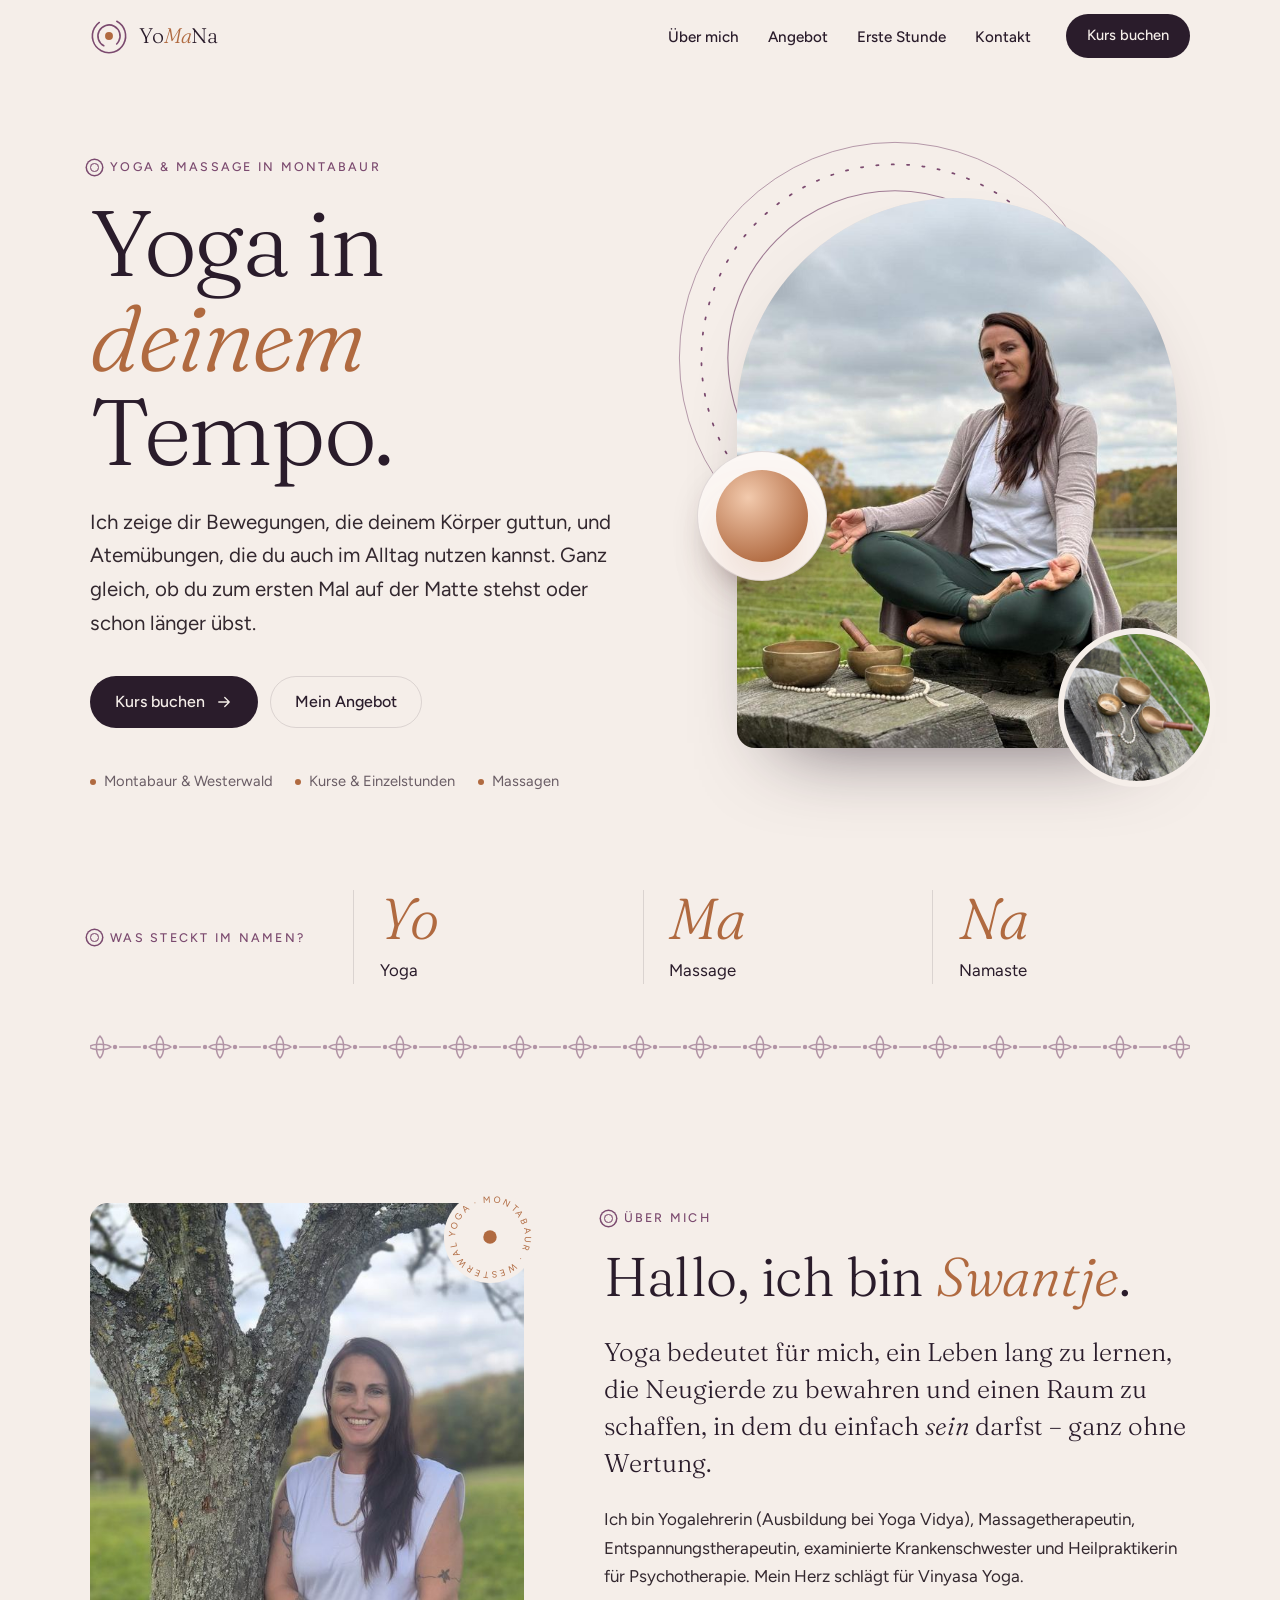
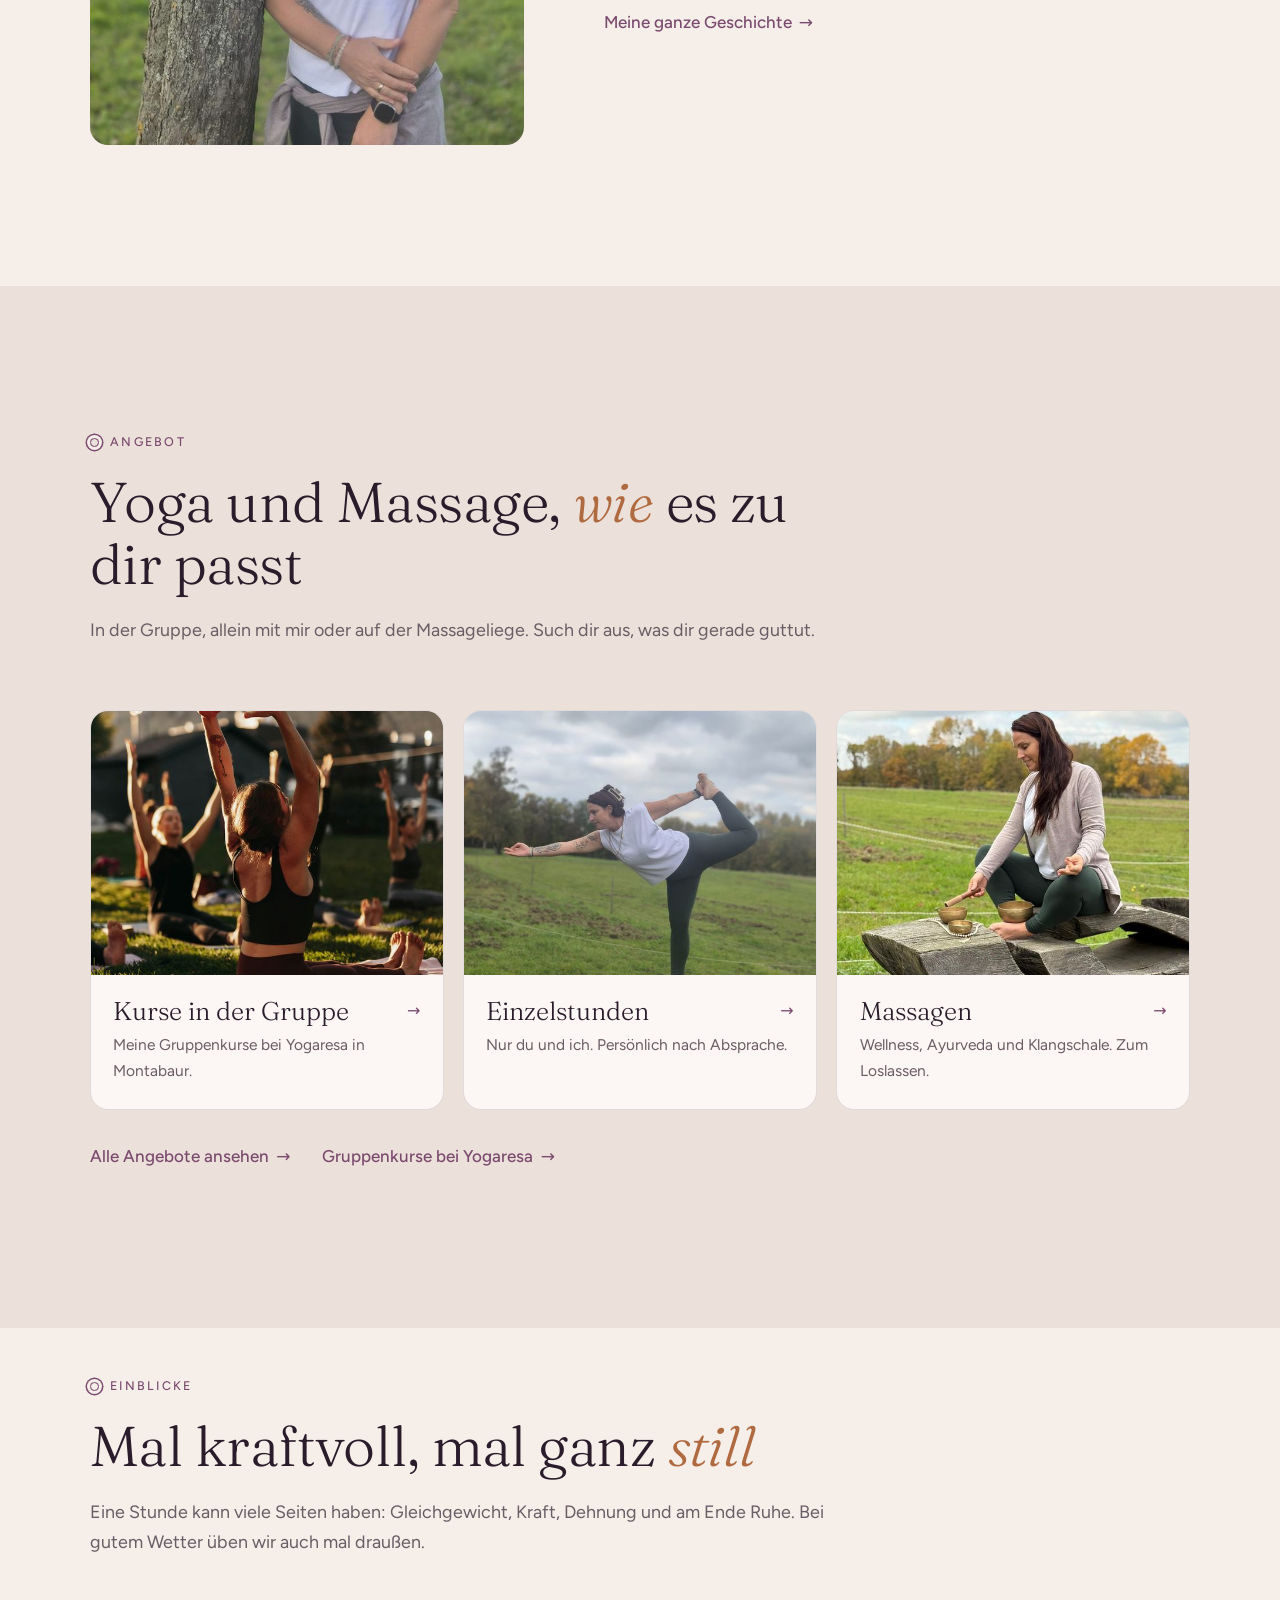
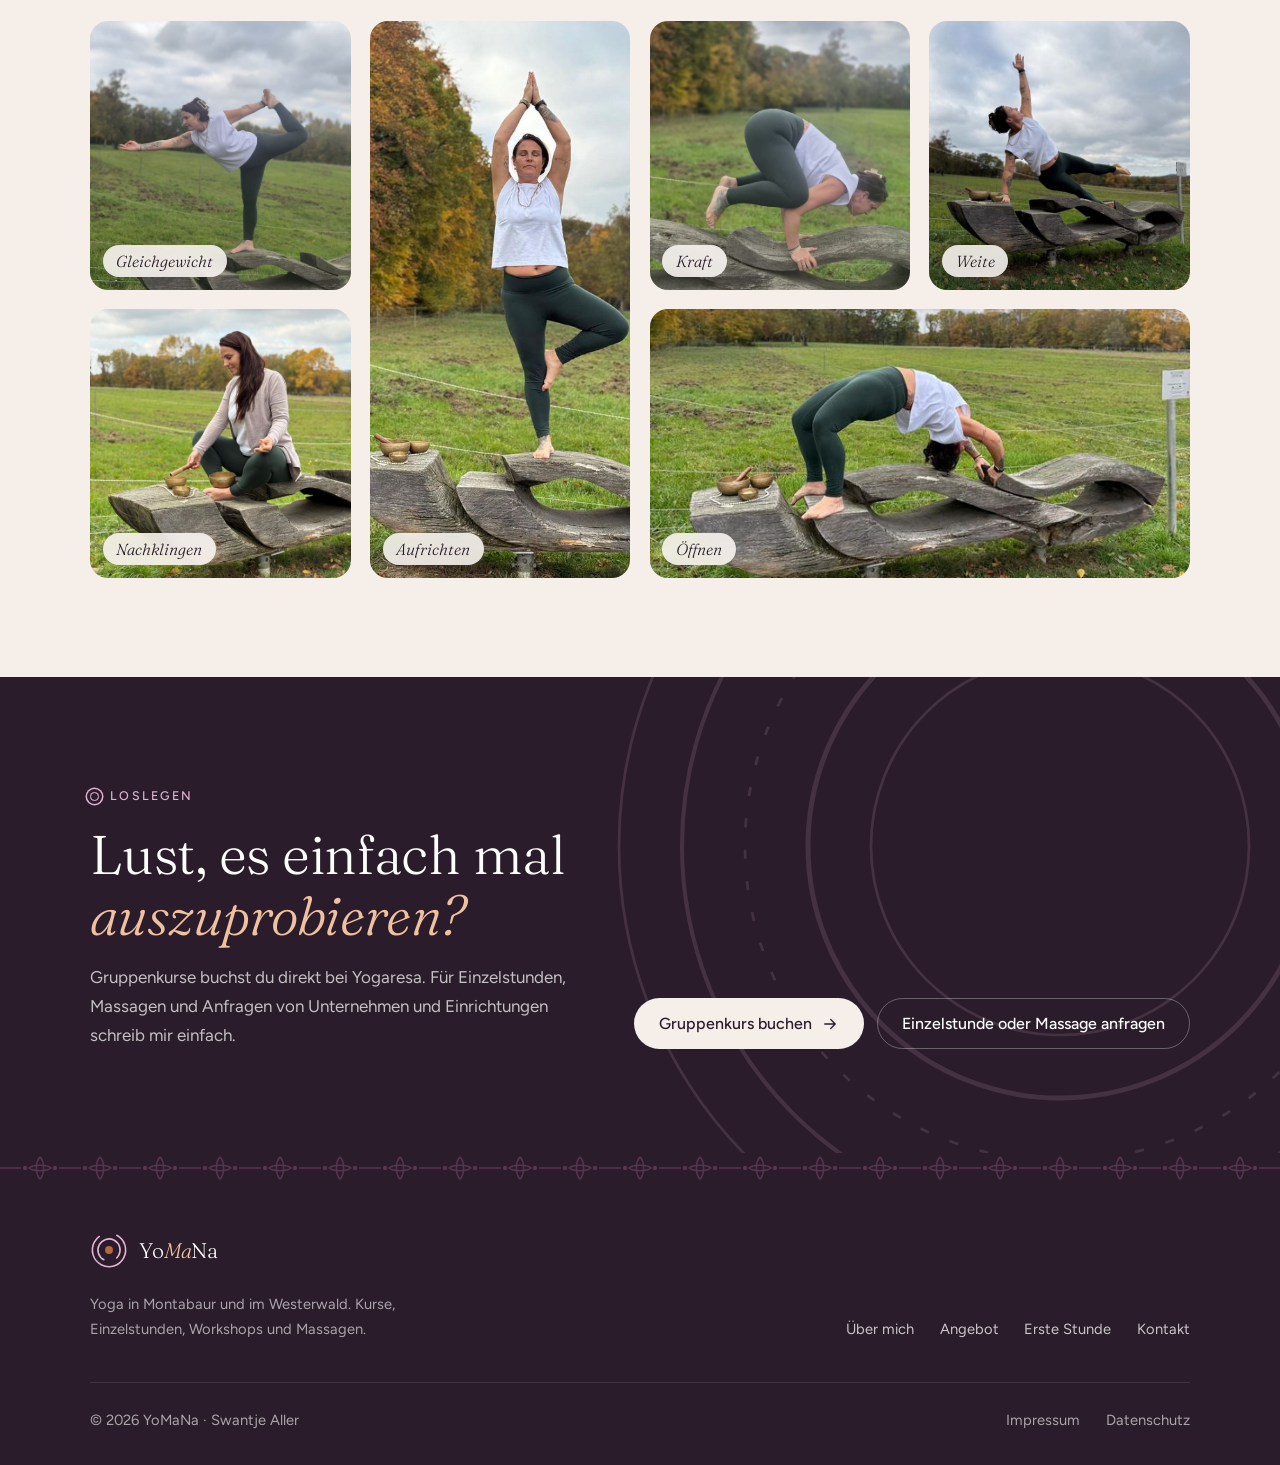
==== commit 4753e770: "YoMaNa: Live-Fassung der Website - Marke YoMaNa (Yoga · Massage · Namaste), Domain yomana.de, E-Mail" ====
--- a/index.html
+++ b/index.html
@@ -3,10 +3,10 @@
 <head>
 <meta charset="UTF-8"/>
 <meta name="viewport" content="width=device-width, initial-scale=1.0"/>
-<title>Yoga mit Swantje – Yoga in Montabaur</title>
-<meta name="description" content="Yoga in Montabaur mit Swantje: Kurse in der Gruppe, Einzelstunden und Workshops. Für alle, die anfangen, und alle, die weiter üben. Probestunde einfach per E-Mail anfragen."/>
-<link rel="canonical" href="https://www.yoga-mit-swantje.de/"/>
-<meta name="theme-color" content="#f4efe7"/>
+<title>YoMaNa – Yoga &amp; Massage mit Swantje in Montabaur</title>
+<meta name="description" content="Yoga in Montabaur mit Swantje: Vinyasa &amp; Hatha Yoga in der Gruppe, Einzelstunden, Workshops und Massagen. Für alle, die anfangen, und alle, die weiter üben."/>
+<link rel="canonical" href="https://www.yomana.de/"/>
+<meta name="theme-color" content="#f5eee9"/>
 
 <!-- Favicon -->
 <link rel="icon" type="image/x-icon" href="favicon.ico"/>
@@ -16,10 +16,10 @@
 
 <!-- Open Graph (Vorschau beim Teilen in WhatsApp, Signal, Facebook …) -->
 <meta property="og:type" content="website"/>
-<meta property="og:url" content="https://www.yoga-mit-swantje.de/"/>
-<meta property="og:title" content="Yoga mit Swantje – Yoga in Montabaur"/>
-<meta property="og:description" content="Yoga in deinem Tempo: Kurse, Einzelstunden und Workshops in Montabaur. Probestunde einfach per E-Mail anfragen."/>
-<meta property="og:image" content="https://www.yoga-mit-swantje.de/assets/img/social/og-image.jpg"/>
+<meta property="og:url" content="https://www.yomana.de/"/>
+<meta property="og:title" content="YoMaNa – Yoga &amp; Massage mit Swantje in Montabaur"/>
+<meta property="og:description" content="Yoga in deinem Tempo: Gruppenkurse bei Yogaresa, Einzelstunden, Workshops und Massagen in Montabaur."/>
+<meta property="og:image" content="https://www.yomana.de/assets/img/social/og-image.jpg"/>
 <meta property="og:image:width" content="1200"/>
 <meta property="og:image:height" content="630"/>
 <meta property="og:locale" content="de_DE"/>
@@ -34,21 +34,22 @@
 {
   "@context":"https://schema.org",
   "@type":"SportsActivityLocation",
-  "name":"Yoga mit Swantje",
-  "description":"Yoga in Montabaur: Kurse in der Gruppe, Einzelstunden und Workshops.",
-  "url":"https://www.yoga-mit-swantje.de/",
-  "image":"https://www.yoga-mit-swantje.de/assets/img/social/og-image.jpg",
-  "logo":"https://www.yoga-mit-swantje.de/assets/img/icons/icon-512.png",
-  "address":{"@type":"PostalAddress","addressLocality":"Montabaur","addressRegion":"Rheinland-Pfalz","addressCountry":"DE"},
+  "name":"YoMaNa",
+  "alternateName":"YoMaNa – Yoga & Massage mit Swantje",
+  "description":"Yoga in Montabaur: Vinyasa & Hatha Yoga in der Gruppe, Einzelstunden, Workshops und Massagen.",
+  "url":"https://www.yomana.de/",
+  "image":"https://www.yomana.de/assets/img/social/og-image.jpg",
+  "logo":"https://www.yomana.de/assets/img/icons/icon-512.png",
+  "address":{"@type":"PostalAddress","streetAddress":"Milmet 5","postalCode":"56410","addressLocality":"Montabaur","addressRegion":"Rheinland-Pfalz","addressCountry":"DE"},
   "areaServed":"Montabaur und Westerwald",
-  "founder":{"@type":"Person","name":"Swantje","jobTitle":"Yogalehrerin"}
+  "email":"info@yomana.de",
+  "sameAs":["https://www.instagram.com/yo_ma_na/"],
+  "founder":{"@type":"Person","name":"Swantje Aller","jobTitle":"Yogalehrerin und Massagetherapeutin"}
 }
 </script>
 </head>
 
-<!-- class="demo" markiert noch fehlende Angaben (gelb gestrichelt) und zeigt Foto-Notizen + Farbwelt-Umschalter.
-     Für den Livegang in ALLEN HTML-Dateien entfernen: <body class="demo"> → <body> -->
-<body class="demo">
+<body>
 <a class="skip" href="#main">Zum Inhalt springen</a>
 
 <!-- SVG-Bausteine (einmal definiert, mehrfach verwendet) -->
@@ -84,29 +85,25 @@
     </symbol>
     <symbol id="i-cam" viewBox="0 0 24 24"><g fill="none" stroke="currentColor" stroke-width="1.6" stroke-linejoin="round"><path d="M4 7.5h3l1.6-2.5h6.8L17 7.5h3a1 1 0 0 1 1 1V18a1 1 0 0 1-1 1H4a1 1 0 0 1-1-1V8.5a1 1 0 0 1 1-1z"/><circle cx="12" cy="13" r="3.6"/></g></symbol>
     <symbol id="i-arrow" viewBox="0 0 24 24"><path d="M5 12h14M13 6l6 6-6 6" fill="none" stroke="currentColor" stroke-width="1.7" stroke-linecap="round" stroke-linejoin="round"/></symbol>
-    <symbol id="i-quote" viewBox="0 0 40 40"><path d="M8 30c0-8 3-14 10-18l1.5 2.5C15 17.5 13.5 21 13.5 24H18v8H8zm16 0c0-8 3-14 10-18l1.5 2.5C31 17.5 29.5 21 29.5 24H34v8H24z" fill="currentColor" opacity=".8"/></symbol>
   </defs>
 </svg>
 
-<div class="demo-bar" role="note"><strong>Demo-Entwurf.</strong> Gelb markierte Stellen sind Platzhalter, die Swantje noch ergänzt. Texte sind Vorschläge. Unten rechts lassen sich drei Farbwelten ausprobieren.</div>
-
-<!-- ================= NAVIGATION ================= -->
+<!-- ================= NAVIGATION (auf allen Seiten gleich halten) ================= -->
 <header class="nav" id="nav">
   <div class="wrap">
-    <a href="#top" class="brand" aria-label="Yoga mit Swantje – zur Startseite">
+    <a href="index.html" class="brand" aria-label="YoMaNa – zur Startseite">
       <svg class="brand-mark" aria-hidden="true"><use href="#i-mark"/></svg>
-      <span class="brand-name">Yoga mit <em>Swantje</em></span>
+      <span class="brand-name">Yo<em>Ma</em>Na</span>
     </a>
     <button class="burger" id="burger" aria-label="Menü öffnen" aria-expanded="false" aria-controls="menu">
       <span></span><span></span><span></span>
     </button>
     <ul class="nav-links" id="menu">
-      <li><a href="#ueber-mich">Über mich</a></li>
-      <li><a href="#angebot">Angebot</a></li>
-      <li><a href="#stundenplan">Stundenplan</a></li>
-      <li><a href="#preise">Preise</a></li>
-      <li><a href="#erste-stunde">Erste Stunde</a></li>
-      <li><a href="#kontakt" class="btn btn-primary">Probestunde anfragen</a></li>
+      <li><a href="ueber-mich.html">Über mich</a></li>
+      <li><a href="angebot.html">Angebot</a></li>
+      <li><a href="erste-stunde.html">Erste Stunde</a></li>
+      <li><a href="kontakt.html">Kontakt</a></li>
+      <li><a href="https://yogaresa.de/kurse/" target="_blank" rel="noopener" class="btn btn-primary">Kurs buchen</a></li>
     </ul>
   </div>
 </header>
@@ -117,429 +114,176 @@
 <section class="hero" id="top">
   <div class="wrap hero-grid">
     <div class="hero-copy reveal">
-      <span class="eyebrow">Yoga in Montabaur</span>
+      <span class="eyebrow">Yoga &amp; Massage in Montabaur</span>
       <h1>Yoga in <em>deinem</em> Tempo.</h1>
       <p class="hero-lead">Ich zeige dir Bewegungen, die deinem Körper guttun, und Atemübungen, die du auch im Alltag nutzen kannst. Ganz gleich, ob du zum ersten Mal auf der Matte stehst oder schon länger übst.</p>
       <div class="hero-actions">
-        <a href="#kontakt" class="btn btn-primary">Probestunde anfragen <svg aria-hidden="true"><use href="#i-arrow"/></svg></a>
-        <a href="#stundenplan" class="btn btn-ghost">Zum Stundenplan</a>
+        <a href="https://yogaresa.de/kurse/" target="_blank" rel="noopener" class="btn btn-primary">Kurs buchen <svg aria-hidden="true"><use href="#i-arrow"/></svg></a>
+        <a href="angebot.html" class="btn btn-ghost">Mein Angebot</a>
       </div>
       <ul class="hero-meta">
         <li>Montabaur &amp; Westerwald</li>
         <li>Kurse &amp; Einzelstunden</li>
-        <li><span class="ph" title="Bietet Swantje auch Online-Stunden an?">auch online</span></li>
+        <li>Massagen</li>
       </ul>
     </div>
 
-    <div class="breath reveal" aria-hidden="true">
-      <svg class="breath-rings" viewBox="0 0 200 200">
-        <circle cx="100" cy="100" r="98" stroke-width=".4" opacity=".5"/>
+    <div class="hero-visual reveal">
+      <svg class="hero-rings" viewBox="0 0 200 200" aria-hidden="true">
+        <circle cx="100" cy="100" r="98" stroke-width=".4" opacity=".6"/>
         <g class="r-slow"><circle cx="100" cy="100" r="88" stroke-width=".8" stroke-dasharray="1 6" stroke-linecap="round"/></g>
         <circle cx="100" cy="100" r="76" stroke-width=".5" opacity=".7"/>
-        <circle cx="100" cy="100" r="64" stroke-width=".9" opacity=".45"/>
-        <circle cx="100" cy="100" r="52" stroke-width=".4" opacity=".6"/>
       </svg>
-      <div class="breath-core"></div>
-      <div class="breath-label"><span class="b-in">einatmen</span><span class="b-out">ausatmen</span><span class="b-still">durchatmen</span></div>
-      <p class="breath-caption">Atme einen Moment mit.</p>
-    </div>
-  </div>
-</section>
-
-<div class="wrap"><div class="ornament" aria-hidden="true"></div></div>
-
-<!-- ================= ÜBER MICH ================= -->
-<section class="section" id="ueber-mich">
-  <div class="wrap">
-    <div class="about-grid">
-      <div class="about-photo reveal">
-        <figure class="slot ratio-45">
-          <svg class="slot-art" aria-hidden="true"><use href="#i-slot"/></svg>
-          <figcaption class="slot-note"><svg aria-hidden="true"><use href="#i-cam"/></svg><span><b>Foto: Porträt von Swantje</b>Hochformat 4:5, Tageslicht (z. B. am Fenster), ruhiger Hintergrund, gern auf der Matte oder im Kursraum. Natürlich statt gestellt.</span></figcaption>
-        </figure>
-        <svg class="stamp" viewBox="0 0 100 100" aria-hidden="true">
-          <defs><path id="stamp-circle" d="M50 50m-36 0a36 36 0 1 1 72 0a36 36 0 1 1-72 0"/></defs>
-          <circle cx="50" cy="50" r="48" fill="var(--paper)"/>
-          <text font-family="Figtree,sans-serif" font-size="9.4" letter-spacing="2.4" fill="currentColor"><textPath href="#stamp-circle">YOGA · MONTABAUR · WESTERWALD ·</textPath></text>
-          <circle cx="50" cy="50" r="7" fill="currentColor"/>
-        </svg>
+      <figure class="hero-photo">
+        <img src="assets/img/fotos/swantje-sitz-klangschalen-1200.jpg"
+             srcset="assets/img/fotos/swantje-sitz-klangschalen-600.jpg 600w, assets/img/fotos/swantje-sitz-klangschalen-1200.jpg 1200w"
+             sizes="(min-width:900px) 460px, 88vw"
+             alt="Swantje sitzt im Schneidersitz auf einer Holzskulptur auf einer Herbstwiese, vor ihr Klangschalen, und lächelt in die Kamera."
+             width="1200" height="1600" fetchpriority="high"/>
+      </figure>
+      <figure class="hero-inset">
+        <img src="assets/img/fotos/klangschalen-600.jpg" alt="Drei Klangschalen und eine Perlenkette auf altem Holz." width="600" height="800" loading="lazy"/>
+      </figure>
+      <div class="breath-badge" aria-hidden="true">
+        <div class="breath-core"></div>
+        <div class="breath-label"><span class="b-in">einatmen</span><span class="b-out">ausatmen</span><span class="b-still">durchatmen</span></div>
       </div>
-
-      <div class="about-copy reveal">
-        <span class="eyebrow">Über mich</span>
-        <h2>Hallo, ich bin <em>Swantje</em>.</h2>
-        <p class="lead">Auf meiner Matte geht es nicht um perfekte Posen, sondern darum, wie du dich danach fühlst.</p>
-        <p><span class="ph" title="Swantjes Geschichte in 2–4 Sätzen: Wie bist du zum Yoga gekommen? Was hat sich dadurch für dich verändert?">Hier erzählt Swantje in ein paar Sätzen, wie sie zum Yoga gekommen ist und was es ihr bedeutet. Zum Beispiel: ein Moment, der etwas verändert hat, oder warum sie angefangen hat zu unterrichten.</span></p>
-        <p>In meinen Stunden bekommst du klare Ansagen, Zeit zum Ankommen und für jede Übung eine Variante, die zu dir passt. Wenn etwas zwickt, sag es mir, dann finden wir gemeinsam eine andere Lösung.</p>
-
-        <dl class="facts">
-          <div><dt>Ausbildung</dt><dd><span class="ph" title="Name der Ausbildung, Schule/Verband, Umfang in Stunden, Jahr">[Yogalehrer-Ausbildung, Schule, Stunden, Jahr]</span></dd></div>
-          <div><dt>Weiterbildungen</dt><dd><span class="ph" title="z. B. Yin Yoga, Pränatal, Faszien … oder weglassen">[optional, z. B. Yin Yoga, Schwangerschaftsyoga …]</span></dd></div>
-          <div><dt>Unterrichtet seit</dt><dd><span class="ph" title="Jahr, seit dem Swantje unterrichtet">[Jahr]</span></dd></div>
-          <div><dt>Außerdem</dt><dd><span class="ph" title="Etwas Persönliches: Beruf, Hobby, Lieblingsort im Westerwald …">[etwas Persönliches, z. B. Lieblingsort im Westerwald]</span></dd></div>
-        </dl>
-      </div>
-    </div>
-
-    <div class="values reveal-stagger">
-      <article class="value">
-        <svg viewBox="0 0 40 40" aria-hidden="true"><g fill="none" stroke="currentColor" stroke-width="1.4"><circle cx="20" cy="20" r="17"/><circle cx="20" cy="20" r="9"/></g><circle cx="20" cy="20" r="3" fill="var(--clay)"/></svg>
-        <h3>Ankommen dürfen</h3>
-        <p>Jede Stunde beginnt mit ein paar ruhigen Minuten. Der Tag darf erst mal draußen bleiben.</p>
-      </article>
-      <article class="value">
-        <svg viewBox="0 0 40 40" aria-hidden="true"><g fill="none" stroke="currentColor" stroke-width="1.4" stroke-linecap="round"><path d="M5 28c5-10 10-10 15 0s10 10 15 0"/><path d="M5 18c5-10 10-10 15 0s10 10 15 0" opacity=".5"/></g><circle cx="20" cy="28" r="2.6" fill="var(--clay)"/></svg>
-        <h3>Varianten für alle</h3>
-        <p>Du bekommst für jede Übung Alternativen. Steif, beweglich, müde oder voller Energie: Es gibt einen Weg, der zu dir passt.</p>
-      </article>
-      <article class="value">
-        <svg viewBox="0 0 40 40" aria-hidden="true"><g fill="none" stroke="currentColor" stroke-width="1.4" stroke-linecap="round"><path d="M20 35V15"/><path d="M20 22c-6 0-10-4-10-10 6 0 10 4 10 10zM20 18c0-6 4-10 10-10 0 6-4 10-10 10z"/></g><circle cx="20" cy="35" r="2.6" fill="var(--clay)"/></svg>
-        <h3>Etwas mitnehmen</h3>
-        <p>Am Ende kennst du mindestens eine Übung, die du zu Hause oder im Büro machen kannst.</p>
-      </article>
-    </div>
-    <p class="note-demo">Hinweis für Swantje: Die drei Punkte oben sind Vorschläge, was dir beim Unterrichten wichtig sein könnte. Ersetze sie gern durch deine eigenen Worte.</p>
-  </div>
-</section>
-
-<!-- ================= ANGEBOT ================= -->
-<section class="section alt" id="angebot">
+    </div>
+  </div>
+</section>
+
+<!-- ================= NAME: Yo·ma·na ================= -->
+<section class="name-strip" aria-labelledby="name-h">
+  <div class="wrap">
+    <div class="name-inner reveal">
+      <h2 id="name-h" class="name-title"><span class="eyebrow">Was steckt im Namen?</span></h2>
+      <ol class="syllables">
+        <li><b>Yo</b><span>Yoga</span></li>
+        <li><b>Ma</b><span>Massage</span></li>
+        <li><b>Na</b><span>Namaste</span></li>
+      </ol>
+    </div>
+    <div class="ornament" aria-hidden="true"></div>
+  </div>
+</section>
+
+<!-- ================= ÜBER MICH (Kurzfassung, ganze Geschichte auf ueber-mich.html) ================= -->
+<section class="section" id="ueber-mich-kurz">
+  <div class="wrap about-grid">
+    <div class="about-photo reveal">
+      <figure class="slot ratio-45">
+        <img src="assets/img/fotos/swantje-portrait-1200.jpg"
+             srcset="assets/img/fotos/swantje-portrait-600.jpg 600w, assets/img/fotos/swantje-portrait-1200.jpg 1200w"
+             sizes="(min-width:900px) 440px, 90vw"
+             alt="Porträt von Swantje: Sie lehnt lächelnd an einem Baum, im Hintergrund eine Wiese und Herbstwald."
+             width="1200" height="1600" loading="lazy"/>
+      </figure>
+      <svg class="stamp" viewBox="0 0 100 100" aria-hidden="true">
+        <defs><path id="stamp-circle" d="M50 50m-36 0a36 36 0 1 1 72 0a36 36 0 1 1-72 0"/></defs>
+        <circle cx="50" cy="50" r="48" fill="var(--paper)"/>
+        <text font-family="Figtree,sans-serif" font-size="9.4" letter-spacing="2.4" fill="currentColor"><textPath href="#stamp-circle">YOGA · MONTABAUR · WESTERWALD ·</textPath></text>
+        <circle cx="50" cy="50" r="7" fill="currentColor"/>
+      </svg>
+    </div>
+    <div class="about-copy reveal">
+      <span class="eyebrow">Über mich</span>
+      <h2>Hallo, ich bin <em>Swantje</em>.</h2>
+      <p class="lead">Yoga bedeutet für mich, ein Leben lang zu lernen, die Neugierde zu bewahren und einen Raum zu schaffen, in dem du einfach <em>sein</em> darfst – ganz ohne Wertung.</p>
+      <p>Ich bin Yogalehrerin (Ausbildung bei Yoga Vidya), Massagetherapeutin, Entspannungstherapeutin, examinierte Krankenschwester und Heilpraktikerin für Psychotherapie. Mein Herz schlägt für Vinyasa Yoga.</p>
+      <a class="link-arrow" href="ueber-mich.html">Meine ganze Geschichte</a>
+    </div>
+  </div>
+</section>
+
+<!-- ================= ANGEBOT (Kurzfassung, Details auf angebot.html) ================= -->
+<section class="section alt" id="angebot-kurz">
   <div class="wrap">
     <div class="section-head reveal">
       <span class="eyebrow">Angebot</span>
-      <h2>Wie wir zusammen <em>üben</em> können</h2>
-      <p>Im Kurs in der Gruppe, allein mit mir oder bei einem Workshop am Wochenende. Such dir aus, was gerade zu deinem Leben passt.</p>
-    </div>
-
-    <div class="offers reveal-stagger">
-      <article class="offer featured wide">
-        <svg class="offer-icon" viewBox="0 0 56 56" aria-hidden="true"><g fill="none" stroke="currentColor" stroke-width="1.5" stroke-linecap="round"><circle cx="16" cy="18" r="5"/><circle cx="40" cy="18" r="5"/><circle cx="28" cy="14" r="5"/><path d="M6 44c2-9 6-13 10-13s8 4 10 13M30 44c2-9 6-13 10-13s8 4 10 13M18 44c2-10 6-15 10-15s8 5 10 15"/></g></svg>
-        <span class="tag">Wöchentlich</span>
-        <h3>Kurse in der Gruppe</h3>
-        <p>Feste Termine jede Woche, in einer überschaubaren Gruppe. Gut, um eine Routine aufzubauen und Menschen aus der Gegend kennenzulernen.</p>
-        <ul>
-          <li><span class="ph" title="Wie groß sind die Gruppen maximal?">max. [Zahl] Teilnehmende</span></li>
-          <li><span class="ph" title="Fortlaufend mit Karte oder als Kurs mit festem Start (z. B. 8 Wochen)?">fortlaufend oder als Kurs mit [X] Terminen</span></li>
-        </ul>
-        <a class="link-arrow js-mail" data-u="hallo" data-d="yoga-mit-swantje.de" data-subject="Anfrage Probestunde" href="#kontakt">Probestunde anfragen</a>
-      </article>
-
-      <article class="offer wide">
-        <svg class="offer-icon" viewBox="0 0 56 56" aria-hidden="true"><g fill="none" stroke="currentColor" stroke-width="1.5" stroke-linecap="round"><circle cx="20" cy="15" r="5"/><circle cx="38" cy="19" r="4"/><path d="M8 44c2-10 6-16 12-16s10 6 12 16M30 44c1.5-7 4.5-11 8-11s6.5 4 8 11"/><path d="M4 48h48" opacity=".5"/></g></svg>
-        <span class="tag">1 : 1</span>
-        <h3>Einzelstunden</h3>
-        <p>Nur du und ich. Ideal, wenn du ganz neu anfängst, nach einer Verletzung wieder einsteigen willst oder ein bestimmtes Ziel hast, zum Beispiel einen entspannteren Rücken.</p>
-        <ul>
-          <li>Termin nach Absprache</li>
-          <li><span class="ph" title="Wo finden Einzelstunden statt: Studio, bei der Kundin zu Hause, online?">im Kursraum, bei dir zu Hause oder online</span></li>
-        </ul>
-        <a class="link-arrow js-mail" data-u="hallo" data-d="yoga-mit-swantje.de" data-subject="Anfrage Einzelstunde" href="#kontakt">Einzelstunde anfragen</a>
-      </article>
-
-      <article class="offer">
-        <svg class="offer-icon" viewBox="0 0 56 56" aria-hidden="true"><g fill="none" stroke="currentColor" stroke-width="1.5" stroke-linecap="round" stroke-linejoin="round"><path d="M4 44l14-20 9 12 7-9 18 17z"/><circle cx="40" cy="13" r="5"/></g></svg>
-        <h3>Workshops &amp; Retreats</h3>
-        <p>Ein Nachmittag oder ein Wochenende mit einem Thema, zum Beispiel Rückbeugen, Atem oder Yoga im Wald.</p>
-        <a class="link-arrow js-mail" data-u="hallo" data-d="yoga-mit-swantje.de" data-subject="Workshops und Retreats" href="#kontakt">Über Termine informieren</a>
-      </article>
-
-      <article class="offer">
-        <svg class="offer-icon" viewBox="0 0 56 56" aria-hidden="true"><g fill="none" stroke="currentColor" stroke-width="1.5" stroke-linejoin="round"><rect x="8" y="12" width="40" height="34" rx="2"/><path d="M8 22h40M20 12V8h16v4"/><circle cx="28" cy="33" r="5"/></g></svg>
-        <h3>Yoga für Unternehmen</h3>
-        <p>Bewegte Pausen für Teams, im Büro oder online. Kurze Einheiten, ohne Umziehen, mit Übungen für den Schreibtisch.</p>
-        <a class="link-arrow js-mail" data-u="hallo" data-d="yoga-mit-swantje.de" data-subject="Anfrage Firmenyoga" href="#kontakt">Angebot anfragen</a>
-      </article>
-
-      <article class="offer">
-        <svg class="offer-icon" viewBox="0 0 56 56" aria-hidden="true"><g fill="none" stroke="currentColor" stroke-width="1.5" stroke-linecap="round" stroke-linejoin="round"><rect x="6" y="10" width="44" height="28" rx="3"/><path d="M20 46h16M28 38v8"/><circle cx="28" cy="21" r="4"/><path d="M20 33c1.5-4 4.5-6 8-6s6.5 2 8 6"/></g></svg>
-        <h3>Online</h3>
-        <p>Live von zu Hause mitmachen, wenn der Weg zu weit ist oder das Wetter im Westerwald mal wieder nicht mitspielt.</p>
-        <a class="link-arrow js-mail" data-u="hallo" data-d="yoga-mit-swantje.de" data-subject="Online-Yoga" href="#kontakt">Mehr erfahren</a>
-      </article>
-    </div>
-    <p class="note-demo">Hinweis für Swantje: Das sind fünf typische Angebote. Behalte nur die, die du wirklich anbieten möchtest. Eine Seite mit zwei Angeboten wirkt genauso gut.</p>
-
-    <div class="styles reveal">
-      <div>
-        <h3>Welche Yogastile?</h3>
-        <p>Ein kurzer Überblick, was dich in meinen Stunden erwartet. <span class="ph" title="Welche Stile unterrichtet Swantje? Unpassende streichen, fehlende ergänzen.">Beispiele, bitte anpassen.</span></p>
-      </div>
-      <ul class="chips">
-        <li><span class="ph" title="Beispiel-Stil">Hatha Yoga</span></li>
-        <li><span class="ph" title="Beispiel-Stil">Vinyasa Flow</span></li>
-        <li><span class="ph" title="Beispiel-Stil">Yin Yoga</span></li>
-        <li><span class="ph" title="Beispiel-Stil">Sanftes Yoga</span></li>
-        <li><span class="ph" title="Beispiel-Stil">Yoga für den Rücken</span></li>
-        <li><span class="ph" title="Beispiel-Stil">Atemübungen &amp; Entspannung</span></li>
-      </ul>
-    </div>
-  </div>
-</section>
-
-<!-- ================= STUNDENPLAN ================= -->
-<section class="section" id="stundenplan">
+      <h2>Yoga und Massage, <em>wie</em> es zu dir passt</h2>
+      <p>In der Gruppe, allein mit mir oder auf der Massageliege. Such dir aus, was dir gerade guttut.</p>
+    </div>
+    <div class="teasers reveal-stagger">
+      <a class="teaser" href="https://yogaresa.de/kurse/" target="_blank" rel="noopener">
+        <figure><img src="assets/img/fotos/gruppe-unsplash-600.jpg" srcset="assets/img/fotos/gruppe-unsplash-600.jpg 600w, assets/img/fotos/gruppe-unsplash-1200.jpg 1200w" sizes="(min-width:760px) 30vw, 90vw" alt="" width="600" height="900" loading="lazy" style="object-position:50% 55%"/></figure>
+        <span class="teaser-body"><b>Kurse in der Gruppe</b><span>Meine Gruppenkurse bei Yogaresa in Montabaur.</span></span>
+      </a>
+      <a class="teaser" href="kontakt.html">
+        <figure><img src="assets/img/fotos/taenzer-600.jpg" alt="" width="600" height="800" loading="lazy"/></figure>
+        <span class="teaser-body"><b>Einzelstunden</b><span>Nur du und ich. Persönlich nach Absprache.</span></span>
+      </a>
+      <a class="teaser" href="angebot.html#massagen">
+        <figure><img src="assets/img/fotos/klangschale-anschlagen-600.jpg" alt="" width="600" height="800" loading="lazy"/></figure>
+        <span class="teaser-body"><b>Massagen</b><span>Wellness, Ayurveda und Klangschale. Zum Loslassen.</span></span>
+      </a>
+    </div>
+    <p class="teasers-more reveal"><a class="link-arrow" href="angebot.html">Alle Angebote ansehen</a> <a class="link-arrow" href="https://yogaresa.de/kurse/" target="_blank" rel="noopener">Gruppenkurse bei Yogaresa</a></p>
+  </div>
+</section>
+
+<!-- ================= EINBLICKE (Fotogalerie) ================= -->
+<!-- Mobil: waagerecht wischen. Desktop: Mosaik. Foto tauschen = src/srcset/alt im <img> ändern. -->
+<section class="section gallery-section" id="einblicke" aria-labelledby="einblicke-h">
   <div class="wrap">
     <div class="section-head reveal">
-      <span class="eyebrow">Stundenplan</span>
-      <h2>Deine Woche, mit <em>Pause</em> eingeplant</h2>
-      <p>Komm einfach zu einer Probestunde vorbei. Bitte melde dich vorher kurz an, damit ich weiß, dass du kommst.</p>
-    </div>
-
-    <div class="week reveal-stagger">
-      <div class="day">
-        <h3>Montag <span class="ph" title="Beispieltag">Beispiel</span></h3>
-        <div class="class">
-          <time><span class="ph" title="Beispielzeit – bitte echte Uhrzeit eintragen">18:00</span></time>
-          <b><span class="ph" title="Kursname / Stil">Sanftes Hatha</span></b>
-          <span class="level" data-l="1"><i><span></span></i> Für Einsteiger</span>
-          <small><span class="ph" title="Dauer und Ort">75 Min. · [Kursraum]</span></small>
-        </div>
-      </div>
-      <div class="day">
-        <h3>Mittwoch <span class="ph" title="Beispieltag">Beispiel</span></h3>
-        <div class="class">
-          <time><span class="ph" title="Beispielzeit">09:30</span></time>
-          <b><span class="ph" title="Kursname / Stil">Yoga am Morgen</span></b>
-          <span class="level" data-l="2"><i><span></span></i> Alle Level</span>
-          <small><span class="ph" title="Dauer und Ort">60 Min. · [Kursraum]</span></small>
-        </div>
-        <div class="class">
-          <time><span class="ph" title="Beispielzeit">19:00</span></time>
-          <b><span class="ph" title="Kursname / Stil">Vinyasa Flow</span></b>
-          <span class="level" data-l="3"><i><span></span></i> Mit Vorerfahrung</span>
-          <small><span class="ph" title="Dauer und Ort">75 Min. · [Kursraum]</span></small>
-        </div>
-      </div>
-      <div class="day">
-        <h3>Donnerstag <span class="ph" title="Beispieltag">Beispiel</span></h3>
-        <div class="class">
-          <time><span class="ph" title="Beispielzeit">18:30</span></time>
-          <b><span class="ph" title="Kursname / Stil">Yin &amp; Entspannung</span></b>
-          <span class="level" data-l="1"><i><span></span></i> Für Einsteiger</span>
-          <small><span class="ph" title="Dauer und Ort">75 Min. · online &amp; vor Ort</span></small>
-        </div>
-      </div>
-      <div class="day">
-        <h3>Samstag <span class="ph" title="Beispieltag">Beispiel</span></h3>
-        <div class="class">
-          <time><span class="ph" title="Beispielzeit">10:00</span></time>
-          <b><span class="ph" title="Kursname / Stil">Workshop</span></b>
-          <span class="level" data-l="2"><i><span></span></i> Alle Level</span>
-          <small><span class="ph" title="z. B. einmal im Monat">einmal im Monat · Termine per E-Mail</span></small>
-        </div>
-      </div>
-    </div>
-    <div class="week-legend">
-      <span class="level" data-l="1"><i><span></span></i> Für Einsteiger</span>
-      <span class="level" data-l="2"><i><span></span></i> Alle Level</span>
-      <span class="level" data-l="3"><i><span></span></i> Mit Vorerfahrung</span>
-      <span><span class="ph" title="Gibt es Ferienpausen?">In den Schulferien in Rheinland-Pfalz [gilt ein eigener Plan].</span></span>
-    </div>
-    <p class="note-demo">Hinweis für Swantje: Wochentage, Uhrzeiten und Kursnamen sind frei erfunden und dienen nur als Beispiel für die Darstellung. Sag mir einfach, wann du unterrichtest.</p>
-
-    <div class="booking reveal">
-      <svg class="booking-rings" aria-hidden="true"><use href="#i-rings"/></svg>
-      <div>
-        <h3>Online buchen</h3>
-        <p><span class="ph" title="Nutzt Swantje ein Buchungstool (z. B. Eversports, bsport, Fitogram)? Dann kommt hier ein Link hin. Ohne Tool: Anmeldung per E-Mail.">Hier kann später ein Link zu einem Buchungssystem stehen (z. B. Eversports). Bis dahin meldest du dich einfach per E-Mail an.</span></p>
-      </div>
-      <div class="actions">
-        <a class="btn btn-light js-mail" data-u="hallo" data-d="yoga-mit-swantje.de" data-subject="Anmeldung Yogakurs" href="#kontakt">Per E-Mail anmelden <svg aria-hidden="true"><use href="#i-arrow"/></svg></a>
-      </div>
-    </div>
-  </div>
-</section>
-
-<!-- ================= PREISE ================= -->
-<section class="section alt" id="preise">
-  <div class="wrap">
-    <div class="section-head reveal">
-      <span class="eyebrow">Preise</span>
-      <h2>Einfach und <em>ohne Vertrag</em></h2>
-      <p><span class="ph" title="Gibt es Verträge/Abos oder nur Karten? Formulierung danach anpassen.">Du kaufst eine Karte und kommst, wann es dir passt. Kein Abo, keine Kündigungsfristen.</span></p>
-    </div>
-
-    <div class="prices reveal-stagger">
-      <article class="price highlight">
-        <h3>Probestunde</h3>
-        <p class="sub">Zum Kennenlernen</p>
-        <div class="amount"><span class="ph" title="Preis der Probestunde (oder kostenlos?)">[€]</span></div>
-        <ul>
-          <li>Eine Stunde in einem Kurs deiner Wahl</li>
-          <li><span class="ph" title="Gibt es Leihmatten?">Matte kann geliehen werden</span></li>
-        </ul>
-        <a class="btn btn-primary js-mail" data-u="hallo" data-d="yoga-mit-swantje.de" data-subject="Anfrage Probestunde" href="#kontakt">Probestunde anfragen</a>
-      </article>
-      <article class="price">
-        <h3>10er-Karte</h3>
-        <p class="sub">Für alle Gruppenkurse</p>
-        <div class="amount"><span class="ph" title="Preis 10er-Karte">[€]</span></div>
-        <ul>
-          <li><span class="ph" title="Gültigkeitsdauer">[X] Monate gültig</span></li>
-          <li>In allen Kursen einlösbar</li>
-          <li><span class="ph" title="Gibt es Einzelstunden-Preise, 5er-Karten, ermäßigte Preise?">Einzelstunde: [€]</span></li>
-        </ul>
-        <a class="btn btn-ghost js-mail" data-u="hallo" data-d="yoga-mit-swantje.de" data-subject="Frage zur 10er-Karte" href="#kontakt">Karte anfragen</a>
-      </article>
-      <article class="price">
-        <h3>Einzelstunde</h3>
-        <p class="sub">1 : 1, ganz auf dich abgestimmt</p>
-        <div class="amount"><span class="ph" title="Preis Einzelstunde">[€]</span> <small>/ <span class="ph" title="Dauer">60 Min.</span></small></div>
-        <ul>
-          <li>Termin nach Absprache</li>
-          <li><span class="ph" title="Gibt es Pakete, z. B. 3 Einzelstunden?">[Paket, z. B. 3 Stunden: €]</span></li>
-        </ul>
-        <a class="btn btn-ghost js-mail" data-u="hallo" data-d="yoga-mit-swantje.de" data-subject="Anfrage Einzelstunde" href="#kontakt">Einzelstunde anfragen</a>
-      </article>
-    </div>
-    <div class="price-notes">
-      <p><span class="ph" title="Kleinunternehmerin nach § 19 UStG? Dann: „Gemäß § 19 UStG wird keine Umsatzsteuer berechnet.“ Sonst: „Alle Preise inkl. MwSt.“">Gemäß § 19 UStG wird keine Umsatzsteuer berechnet.</span></p>
-      <p><span class="ph" title="Nur, wenn ein Kurs von der Zentralen Prüfstelle Prävention zertifiziert ist (§ 20 SGB V). Sonst Satz löschen.">Für zertifizierte Präventionskurse kann deine Krankenkasse einen Teil der Kosten übernehmen. Frag mich gern.</span></p>
-    </div>
-  </div>
-</section>
-
-<!-- ================= ORT ================= -->
-<section class="section" id="ort">
-  <div class="wrap place">
-    <div class="map-art reveal" role="img" aria-label="Illustration: Lage des Kursraums in Montabaur">
-      <svg viewBox="0 0 400 300" preserveAspectRatio="xMidYMid slice" aria-hidden="true">
-        <rect width="400" height="300" fill="var(--card)"/>
-        <g fill="none" stroke="var(--stone)" stroke-width="1">
-          <path d="M-10 250c60-30 90-10 140-40s80-80 150-70 100 40 130 30"/>
-          <path d="M-10 220c60-30 90-10 140-40s80-80 150-70 100 40 130 30" opacity=".8"/>
-          <path d="M-10 190c60-30 90-10 140-40s80-80 150-70 100 40 130 30" opacity=".6"/>
-          <path d="M-10 160c60-30 90-10 140-40s80-80 150-70 100 40 130 30" opacity=".4"/>
-          <path d="M-10 280c70-20 120 0 170-20s100-50 170-40 60 10 70 10" opacity=".8"/>
-        </g>
-        <path d="M-10 120C80 140 150 160 220 150s130-40 200-30" fill="none" stroke="var(--accent)" stroke-width="2" stroke-dasharray="6 6" opacity=".45"/>
-        <g transform="translate(205 148)">
-          <circle r="46" fill="var(--clay)" opacity=".1"/>
-          <circle r="26" fill="var(--clay)" opacity=".18"/>
-          <circle r="9" fill="var(--clay)"/>
-          <circle r="3.5" fill="var(--card)"/>
-        </g>
-        <text x="228" y="186" font-family="Fraunces,serif" font-style="italic" font-size="18" fill="var(--ink)">Montabaur</text>
-        <text x="24" y="40" font-family="Figtree,sans-serif" font-size="10" letter-spacing="2.5" fill="var(--muted)">WESTERWALD</text>
-      </svg>
-    </div>
-    <div class="place-info reveal">
-      <span class="eyebrow">Ort &amp; Anfahrt</span>
-      <h2 style="font-size:clamp(2.1rem,6vw,3.2rem);margin-bottom:1.6rem">So findest du <em>zu mir</em></h2>
-      <address>
-        <span class="ph" title="Name des Kursraums/Studios (falls vorhanden)">[Name des Kursraums]</span><br/>
-        <span class="ph" title="Straße und Hausnummer">[Straße Hausnummer]</span><br/>
-        <span class="ph" title="PLZ bestätigen">56410</span> Montabaur
-      </address>
-      <ul class="place-list">
-        <li><svg viewBox="0 0 26 26" aria-hidden="true"><g fill="none" stroke="currentColor" stroke-width="1.5"><rect x="4" y="4" width="18" height="18" rx="4"/><path d="M10 18V8h4a3 3 0 0 1 0 6h-4"/></g></svg><div><b>Parken</b><span><span class="ph" title="Wo kann man parken?">[z. B. Parkplätze direkt am Haus]</span></span></div></li>
-        <li><svg viewBox="0 0 26 26" aria-hidden="true"><g fill="none" stroke="currentColor" stroke-width="1.5" stroke-linecap="round"><rect x="6" y="3" width="14" height="16" rx="3"/><path d="M6 12h14M9 23l2-4M17 23l-2-4"/><circle cx="10" cy="15.5" r=".8" fill="currentColor"/><circle cx="16" cy="15.5" r=".8" fill="currentColor"/></g></svg><div><b>Bus &amp; Bahn</b><span><span class="ph" title="Nächste Haltestelle / Fußweg vom Bahnhof Montabaur">[nächste Haltestelle, Minuten zu Fuß]</span></span></div></li>
-        <li><svg viewBox="0 0 26 26" aria-hidden="true"><g fill="none" stroke="currentColor" stroke-width="1.5" stroke-linecap="round"><path d="M3 18h20"/><path d="M5 18c0-5 3.5-8 8-8s8 3 8 8"/><path d="M13 10V6"/></g></svg><div><b>Mitbringen</b><span>Bequeme Kleidung, etwas zu trinken und <span class="ph" title="Gibt es Matten/Decken/Blöcke vor Ort?">gern eine eigene Matte (Leihmatten sind vorhanden)</span>.</span></div></li>
-      </ul>
-      <a class="link-arrow" href="https://www.openstreetmap.org/search?query=Montabaur" target="_blank" rel="noopener">Route in OpenStreetMap öffnen</a>
-      <p class="note-demo">Absichtlich keine eingebettete Karte: Google-Maps- oder OSM-Einbindungen übertragen Besucherdaten an Dritte. Ein normaler Link ist datenschutzfreundlich.</p>
-    </div>
-  </div>
-</section>
-
-<!-- ================= ERSTE STUNDE / FAQ ================= -->
-<section class="section alt" id="erste-stunde">
-  <div class="wrap first-grid">
-    <div class="reveal">
-      <span class="eyebrow">Deine erste Stunde</span>
-      <h2 style="font-size:clamp(2.1rem,6vw,3.4rem);margin-bottom:2.2rem">Neu beim Yoga? <em>Schön,</em> dass du da bist.</h2>
-      <ol class="steps">
-        <li><div><b>Schreib mir kurz</b><p>Eine Zeile per E-Mail reicht: welcher Kurs, wann, und ob es etwas gibt, das ich wissen sollte.</p></div></li>
-        <li><div><b>Komm ein paar Minuten früher</b><p>Dann ist Zeit zum Umziehen, Ankommen und für ein kurzes Hallo.</p></div></li>
-        <li><div><b>Mach mit, so wie es geht</b><p>Du darfst jederzeit pausieren. Niemand schaut, wie weit du kommst.</p></div></li>
-      </ol>
-    </div>
-
-    <div class="faq reveal-stagger">
-      <details open>
-        <summary>Muss ich beweglich sein?</summary>
-        <div class="answer"><p>Nein. Beweglichkeit ist kein Startkriterium, sondern etwas, das mit der Zeit kommt. Für jede Übung gibt es einfachere Varianten.</p></div>
-      </details>
-      <details>
-        <summary>Was ziehe ich an?</summary>
-        <div class="answer"><p>Bequeme Kleidung, in der du dich gut bewegen kannst. Geübt wird barfuß, für die Entspannung am Ende sind warme Socken und ein Pulli gut.</p></div>
-      </details>
-      <details>
-        <summary>Kann ich vorher essen?</summary>
-        <div class="answer"><p>Am besten isst du zwei Stunden vorher nichts Schweres mehr. Ein kleiner Snack oder etwas zu trinken ist kein Problem.</p></div>
-      </details>
-      <details>
-        <summary>Ich habe Rückenschmerzen oder eine Verletzung. Geht das trotzdem?</summary>
-        <div class="answer"><p>Oft ja. Sprich vorher aber mit deiner Ärztin oder deinem Arzt und sag mir vor der Stunde Bescheid. Dann kann ich dir passende Alternativen zeigen.</p></div>
-      </details>
-      <details>
-        <summary>Ich bin schwanger. Kann ich mitmachen?</summary>
-        <div class="answer"><p><span class="ph" title="Wie handhabt Swantje das? Eigenes Angebot für Schwangere, Teilnahme nach Absprache, oder lieber nicht?">Bitte sprich mich vorher an. Dann klären wir gemeinsam, welcher Kurs passt.</span></p></div>
-      </details>
-      <details>
-        <summary>Was kostet die erste Stunde?</summary>
-        <div class="answer"><p>Die Probestunde kostet <span class="ph" title="Preis Probestunde">[€]</span>. Alle Preise findest du <a href="#preise">weiter oben</a>.</p></div>
-      </details>
-      <details>
-        <summary>Was passiert, wenn ich einen Termin nicht schaffe?</summary>
-        <div class="answer"><p><span class="ph" title="Absageregel: bis wann kostenlos absagen?">Sag bitte bis [X] Stunden vorher ab, dann verfällt nichts.</span></p></div>
-      </details>
-    </div>
-  </div>
-</section>
-
-<!-- ================= STIMMEN ================= -->
-<section class="section" id="stimmen">
-  <div class="wrap">
-    <div class="section-head reveal">
-      <span class="eyebrow">Stimmen</span>
-      <h2>Was Teilnehmende <em>sagen</em></h2>
-    </div>
-    <div class="quotes reveal-stagger">
-      <figure class="quote">
-        <span class="tag tag-example">Beispiel</span>
-        <svg aria-hidden="true"><use href="#i-quote"/></svg>
-        <blockquote>Hier steht später ein kurzes, echtes Zitat einer Teilnehmerin, zum Beispiel darüber, wie sie sich nach der ersten Stunde gefühlt hat.</blockquote>
-        <figcaption>Vorname, seit [Jahr] dabei</figcaption>
-      </figure>
-      <figure class="quote">
-        <span class="tag tag-example">Beispiel</span>
-        <svg aria-hidden="true"><use href="#i-quote"/></svg>
-        <blockquote>Zwei bis drei Sätze reichen völlig. Am glaubwürdigsten sind konkrete Erlebnisse statt allgemeinem Lob.</blockquote>
-        <figcaption>Vorname, Kurs am [Wochentag]</figcaption>
-      </figure>
-      <figure class="quote">
-        <span class="tag tag-example">Beispiel</span>
-        <svg aria-hidden="true"><use href="#i-quote"/></svg>
-        <blockquote>Nur mit Einverständnis der Person veröffentlichen, am besten schriftlich, zum Beispiel per E-Mail.</blockquote>
-        <figcaption>Vorname, Einzelstunden</figcaption>
-      </figure>
-    </div>
-    <p class="quotes-note">Diese drei Karten sind Beispiele und keine echten Bewertungen. Sie werden durch echte Stimmen ersetzt oder entfernt.</p>
-  </div>
-</section>
-
-<!-- ================= KONTAKT ================= -->
-<section class="section on-dark contact" id="kontakt">
+      <span class="eyebrow">Einblicke</span>
+      <h2 id="einblicke-h">Mal kraftvoll, mal ganz <em>still</em></h2>
+      <p>Eine Stunde kann viele Seiten haben: Gleichgewicht, Kraft, Dehnung und am Ende Ruhe. Bei gutem Wetter üben wir auch mal draußen.</p>
+    </div>
+  </div>
+  <ul class="gallery reveal-stagger" aria-label="Fotos von Swantje beim Yoga">
+    <li>
+      <figure>
+        <img src="assets/img/fotos/taenzer-1200.jpg" srcset="assets/img/fotos/taenzer-600.jpg 600w, assets/img/fotos/taenzer-1200.jpg 1200w" sizes="(min-width:900px) 22vw, 72vw" alt="Swantje im Tänzer auf einer geschwungenen Holzskulptur, einen Arm nach vorn gestreckt." width="1200" height="1600" loading="lazy"/>
+        <figcaption>Gleichgewicht</figcaption>
+      </figure>
+    </li>
+    <li class="g-tall">
+      <figure>
+        <img src="assets/img/fotos/baum-1200.jpg" srcset="assets/img/fotos/baum-600.jpg 600w, assets/img/fotos/baum-1200.jpg 1200w" sizes="(min-width:900px) 22vw, 72vw" alt="Swantje im Baum, die Hände über dem Kopf zusammen, vor herbstlichen Bäumen." width="1200" height="1600" loading="lazy"/>
+        <figcaption>Aufrichten</figcaption>
+      </figure>
+    </li>
+    <li>
+      <figure>
+        <img src="assets/img/fotos/kraehe-1200.jpg" srcset="assets/img/fotos/kraehe-600.jpg 600w, assets/img/fotos/kraehe-1200.jpg 1200w" sizes="(min-width:900px) 22vw, 72vw" alt="Swantje in der Krähe, die Hände auf dem Holz, die Knie auf den Oberarmen." width="1200" height="1600" loading="lazy"/>
+        <figcaption>Kraft</figcaption>
+      </figure>
+    </li>
+    <li class="g-wide">
+      <figure>
+        <img src="assets/img/fotos/rad-1200.jpg" srcset="assets/img/fotos/rad-600.jpg 600w, assets/img/fotos/rad-1200.jpg 1200w" sizes="(min-width:900px) 44vw, 72vw" alt="Swantje in einer tiefen Rückbeuge (Rad) auf der Holzskulptur." width="1200" height="1600" loading="lazy"/>
+        <figcaption>Öffnen</figcaption>
+      </figure>
+    </li>
+    <li>
+      <figure>
+        <img src="assets/img/fotos/seitstuetz-1200.jpg" srcset="assets/img/fotos/seitstuetz-600.jpg 600w, assets/img/fotos/seitstuetz-1200.jpg 1200w" sizes="(min-width:900px) 22vw, 72vw" alt="Swantje im seitlichen Stütz auf der Holzskulptur, ein Arm zeigt in den Himmel." width="1200" height="1600" loading="lazy"/>
+        <figcaption>Weite</figcaption>
+      </figure>
+    </li>
+    <li>
+      <figure>
+        <img src="assets/img/fotos/klangschale-anschlagen-1200.jpg" srcset="assets/img/fotos/klangschale-anschlagen-600.jpg 600w, assets/img/fotos/klangschale-anschlagen-1200.jpg 1200w" sizes="(min-width:900px) 22vw, 72vw" alt="Swantje sitzt auf der Holzskulptur und schlägt eine Klangschale an." width="1200" height="1600" loading="lazy"/>
+        <figcaption>Nachklingen</figcaption>
+      </figure>
+    </li>
+  </ul>
+  <div class="wrap"><p class="gallery-hint" aria-hidden="true">Zum Weiterblättern wischen</p></div>
+</section>
+
+<!-- ================= PROBESTUNDE (Abschluss jeder Seite) ================= -->
+<section class="section on-dark cta-band">
   <svg class="contact-rings" aria-hidden="true"><use href="#i-rings"/></svg>
-  <div class="wrap contact-grid">
-    <div class="reveal">
-      <span class="eyebrow">Kontakt</span>
-      <h2>Schreib mir <em>einfach.</em></h2>
-      <p class="lead">Du hast eine Frage oder willst eine Probestunde ausmachen? Schick mir eine E-Mail, ich antworte dir <span class="ph" title="Realistische Antwortzeit">meist innerhalb von zwei Tagen</span>.</p>
-      <a class="mail-big js-mail ph" data-u="hallo" data-d="yoga-mit-swantje.de">hallo [at] yoga-mit-swantje.de</a>
-    </div>
-    <div class="contact-card reveal">
-      <h3>Direkt anfragen</h3>
-      <div class="contact-actions">
-        <a class="btn btn-light js-mail" data-u="hallo" data-d="yoga-mit-swantje.de" data-subject="Anfrage Probestunde" href="#kontakt">Probestunde anfragen <svg aria-hidden="true"><use href="#i-arrow"/></svg></a>
-        <a class="btn btn-line-light js-mail" data-u="hallo" data-d="yoga-mit-swantje.de" data-subject="Anfrage Einzelstunde" href="#kontakt">Einzelstunde anfragen <svg aria-hidden="true"><use href="#i-arrow"/></svg></a>
-        <a class="btn btn-line-light js-mail" data-u="hallo" data-d="yoga-mit-swantje.de" data-subject="Anfrage Firmenyoga" href="#kontakt">Yoga für Unternehmen <svg aria-hidden="true"><use href="#i-arrow"/></svg></a>
-      </div>
-      <ul class="contact-more">
-        <li><span>Online buchen</span><span class="ph" title="Link zum Buchungstool, falls gewünscht">[Link zum Buchungstool]</span></li>
-        <li><span>Instagram</span><span class="ph" title="Instagram-Profil? Nur als einfacher Link, kein eingebetteter Feed.">[@profilname]</span></li>
-      </ul>
+  <div class="wrap cta-inner reveal">
+    <div>
+      <span class="eyebrow">Loslegen</span>
+      <h2>Lust, es einfach mal <em>auszuprobieren?</em></h2>
+      <p>Gruppenkurse buchst du direkt bei Yogaresa. Für Einzelstunden, Massagen und Anfragen von Unternehmen und Einrichtungen schreib mir einfach.</p>
+    </div>
+    <div class="cta-actions">
+      <a class="btn btn-light" href="https://yogaresa.de/kurse/" target="_blank" rel="noopener">Gruppenkurs buchen <svg aria-hidden="true"><use href="#i-arrow"/></svg></a>
+      <a class="btn btn-line-light" href="kontakt.html">Einzelstunde oder Massage anfragen</a>
     </div>
   </div>
 </section>
@@ -552,30 +296,22 @@
   <div class="wrap">
     <div class="footer-top">
       <div>
-        <a href="#top" class="brand" aria-label="Yoga mit Swantje – nach oben">
+        <a href="index.html" class="brand" aria-label="YoMaNa – zur Startseite">
           <svg class="brand-mark" aria-hidden="true"><use href="#i-mark"/></svg>
-          <span class="brand-name">Yoga mit <em>Swantje</em></span>
+          <span class="brand-name">Yo<em>Ma</em>Na</span>
         </a>
-        <p>Yoga in Montabaur und im Westerwald. Kurse, Einzelstunden und Workshops.</p>
+        <p>Yoga in Montabaur und im Westerwald. Kurse, Einzelstunden, Workshops und Massagen.</p>
       </div>
       <nav aria-label="Seitenbereiche">
-        <a href="#ueber-mich">Über mich</a><a href="#angebot">Angebot</a><a href="#stundenplan">Stundenplan</a><a href="#preise">Preise</a><a href="#kontakt">Kontakt</a>
+        <a href="ueber-mich.html">Über mich</a><a href="angebot.html">Angebot</a><a href="erste-stunde.html">Erste Stunde</a><a href="kontakt.html">Kontakt</a>
       </nav>
     </div>
     <div class="footer-bottom">
-      <span>© <span id="year">2026</span> Yoga mit Swantje · <span class="ph" title="Nachname">Swantje [Nachname]</span></span>
+      <span>© <span id="year">2026</span> YoMaNa · Swantje Aller</span>
       <nav aria-label="Rechtliches"><a href="impressum.html">Impressum</a><a href="datenschutz.html">Datenschutz</a></nav>
     </div>
   </div>
 </footer>
-
-<!-- Farbwelt-Umschalter: nur im Demo-Modus sichtbar -->
-<div class="theme-switch" role="group" aria-label="Farbwelt ausprobieren">
-  <span class="ts-label">Farbwelt</span>
-  <button type="button" data-set="ton" aria-pressed="true" title="Ton &amp; Kobalt (Westerwälder Steinzeug)"><span class="visually-hidden">Ton &amp; Kobalt</span></button>
-  <button type="button" data-set="salbei" aria-pressed="false" title="Salbei &amp; Moos"><span class="visually-hidden">Salbei &amp; Moos</span></button>
-  <button type="button" data-set="abend" aria-pressed="false" title="Pflaume &amp; Abendlicht"><span class="visually-hidden">Pflaume &amp; Abendlicht</span></button>
-</div>
 
 <script src="assets/js/main.js" defer></script>
 </body>
--- a/assets/css/style.css
+++ b/assets/css/style.css
@@ -16,19 +16,19 @@
 
 /* ---------- Design-Tokens ---------- */
 :root{
-  /* Farbwelt „Ton & Kobalt“ (Standard) */
-  --paper:#f4efe7;      /* Steinzeug-Creme: Seitenhintergrund */
-  --paper-2:#ebe4d8;    /* etwas dunkler: abgesetzte Sektionen */
-  --card:#fbf8f3;       /* Karten */
-  --stone:#cfc8bc;      /* Salzglasur-Grau: Linien, Ringe */
-  --ink:#1c2240;        /* Nachtblau: Text, dunkle Sektionen */
-  --text:#2b2d38;       /* Fließtext */
-  --muted:#686873;      /* Nebentext */
-  --accent:#2f4c9c;     /* Kobaltblau: Markenfarbe */
-  --accent-lt:#a9b9ea;  /* Kobalt hell: auf dunklem Grund */
-  --clay:#b4623b;       /* gebrannter Ton: warmer Akzent */
-  --clay-lt:#e9b796;    /* Ton hell: auf dunklem Grund */
-  --line:rgba(28,34,64,.13);
+  /* Farbwelt „Pflaume & Abendlicht“ (final, Nov. 2026). Ton und Grau für Text minimal abgedunkelt (WCAG-Kontrast). */
+  --paper:#f5eee9;      /* warmes Hell: Seitenhintergrund */
+  --paper-2:#ece0da;    /* etwas dunkler: abgesetzte Sektionen */
+  --card:#fcf7f4;       /* Karten */
+  --stone:#d7c6c0;      /* Linien, Ringe */
+  --ink:#2a1c2b;        /* dunkle Pflaume: Überschriften, dunkle Sektionen */
+  --text:#33282f;       /* Fließtext */
+  --muted:#6a5d65;      /* Nebentext */
+  --accent:#7b4a6f;     /* Pflaume: Markenfarbe, Links, Labels */
+  --accent-lt:#e0b5d4;  /* Pflaume hell: auf dunklem Grund */
+  --clay:#b06a40;       /* Abendlicht/Ton: kursive Wörter, Punkte */
+  --clay-lt:#f0c19f;    /* Aprikose: auf dunklem Grund, Atemkreis */
+  --line:rgba(42,28,43,.13);
 
   --f-display:'Fraunces',Georgia,'Times New Roman',serif;
   --f-text:'Figtree',system-ui,-apple-system,'Segoe UI',sans-serif;
@@ -39,18 +39,6 @@
   --radius:18px;
   --ease:cubic-bezier(.22,.61,.36,1);
 }
-/* Alternative Farbwelten – nur zum Ausprobieren im Demo-Modus (Umschalter unten rechts) */
-[data-theme="salbei"]{
-  --paper:#f2f0e8;--paper-2:#e6e7dc;--card:#fafaf5;--stone:#c8cbbb;
-  --ink:#1f2a24;--text:#2a302b;--muted:#646b64;
-  --accent:#4d6b55;--accent-lt:#b5cdb9;--clay:#b2774a;--clay-lt:#e6c19c;--line:rgba(31,42,36,.13);
-}
-[data-theme="abend"]{
-  --paper:#f5eee9;--paper-2:#ece0da;--card:#fcf7f4;--stone:#d7c6c0;
-  --ink:#2a1c2b;--text:#33282f;--muted:#71646c;
-  --accent:#7b4a6f;--accent-lt:#e0b5d4;--clay:#c2774c;--clay-lt:#f0c19f;--line:rgba(42,28,43,.13);
-}
-
 /* ---------- Basis ---------- */
 *,*::before,*::after{box-sizing:border-box}
 html{-webkit-text-size-adjust:100%;scroll-behavior:smooth;scroll-padding-top:84px}
@@ -68,6 +56,7 @@
 .wrap{width:100%;max-width:var(--wrap);margin:0 auto;padding:0 var(--pad)}
 .skip{position:absolute;left:-999px;top:0;background:var(--ink);color:#fff;padding:.6rem 1rem;z-index:200}
 .skip:focus{left:1rem;top:1rem}
+.nowrap{white-space:nowrap}
 .visually-hidden{position:absolute!important;width:1px;height:1px;overflow:hidden;clip:rect(0 0 0 0);white-space:nowrap}
 
 /* ---------- Demo-Markierungen ---------- */
@@ -104,6 +93,7 @@
 .on-dark .eyebrow::before{box-shadow:0 0 0 3px var(--ink),0 0 0 4.5px currentColor}
 .section-head{max-width:46rem;margin-bottom:clamp(2.5rem,6vw,4rem)}
 .section-head h2{font-size:clamp(2.1rem,6vw,3.5rem)}
+.section-head h1{font-size:clamp(2.5rem,8vw,4.2rem)}
 .section-head p{margin-top:1.2rem;font-size:1.12rem;color:var(--muted)}
 .tag{display:inline-block;font:500 .72rem/1 var(--f-text);letter-spacing:.08em;text-transform:uppercase;padding:.45rem .7rem;border-radius:999px;background:var(--paper-2);color:var(--ink)}
 .tag-example{background:var(--clay);color:#fff}
@@ -115,7 +105,7 @@
 .on-dark .ornament{background:var(--accent-lt);opacity:.35}
 
 /* ---------- Navigation ---------- */
-.nav{position:sticky;top:0;z-index:50;background:rgba(244,239,231,.0);transition:background .4s var(--ease),box-shadow .4s var(--ease)}
+.nav{position:sticky;top:0;z-index:50;background:transparent;transition:background .4s var(--ease),box-shadow .4s var(--ease)}
 .nav.scrolled{background:color-mix(in srgb,var(--paper) 88%,transparent);-webkit-backdrop-filter:blur(12px);backdrop-filter:blur(12px);box-shadow:0 1px 0 var(--line)}
 .nav .wrap{display:flex;align-items:center;justify-content:space-between;gap:1rem;height:72px}
 .brand{position:relative;z-index:70;display:inline-flex;align-items:center;gap:.7rem;text-decoration:none;color:var(--ink)}
@@ -131,7 +121,7 @@
 .nav-links{list-style:none;position:fixed;inset:0;background:var(--paper);display:flex;flex-direction:column;justify-content:center;align-items:flex-start;gap:.3rem;padding:6rem var(--pad) 3rem;opacity:0;visibility:hidden;transition:opacity .35s var(--ease),visibility .35s;z-index:65}
 .nav-links.open{opacity:1;visibility:visible}
 .nav-links a:not(.btn){font:300 2rem/1.35 var(--f-display);color:var(--ink);text-decoration:none}
-.nav-links a:not(.btn):hover,.nav-links a.active{color:var(--clay)}
+.nav-links a:not(.btn):hover,.nav-links a.active,.nav-links a[aria-current="page"]{color:var(--clay)}
 .nav-links .btn{margin-top:1.5rem}
 body.menu-open{overflow:hidden}
 @media (min-width:1000px){
@@ -139,7 +129,7 @@
   .nav-links{position:static;inset:auto;flex-direction:row;align-items:center;gap:1.8rem;padding:0;opacity:1;visibility:visible;background:none}
   .nav-links a:not(.btn){font:500 .95rem/1 var(--f-text);position:relative}
   .nav-links a:not(.btn)::after{content:"";position:absolute;left:0;right:0;bottom:-8px;height:1px;background:var(--clay);transform:scaleX(0);transition:transform .35s var(--ease)}
-  .nav-links a:not(.btn):hover::after,.nav-links a.active::after{transform:scaleX(1)}
+  .nav-links a:not(.btn):hover::after,.nav-links a.active::after,.nav-links a[aria-current="page"]::after{transform:scaleX(1)}
   .nav-links .btn{margin:0 0 0 .4rem;padding:.75rem 1.25rem;font-size:.92rem}
 }
 
@@ -156,6 +146,20 @@
 @media (min-width:900px){
   .hero-grid{grid-template-columns:1.1fr .9fr;gap:4rem}
 }
+
+/* Hero-Foto: Bogenform (wie die Foto-Slots) + Atemringe dahinter + kleines Rundbild + Atem-Plakette */
+.hero-visual{position:relative;isolation:isolate;width:min(84%,440px);margin:1rem auto 1.5rem}
+.hero-rings{position:absolute;z-index:-1;left:-14%;top:-11%;width:128%;height:auto;aspect-ratio:1;color:var(--accent);pointer-events:none}
+.hero-rings circle{fill:none;stroke:currentColor}
+.hero-rings .r-slow{transform-origin:50% 50%;animation:turn 120s linear infinite}
+.hero-photo{margin:0;aspect-ratio:4/5;overflow:hidden;background:var(--paper-2);border-radius:50% 50% var(--radius) var(--radius)/40% 40% var(--radius) var(--radius);box-shadow:0 40px 80px -45px color-mix(in srgb,var(--ink) 70%,transparent)}
+.hero-photo img{width:100%;height:100%;object-fit:cover;object-position:50% 60%}
+.hero-inset{position:absolute;right:-9%;bottom:-7%;width:36%;aspect-ratio:1;margin:0;border-radius:50%;overflow:hidden;border:6px solid var(--paper);background:var(--paper-2)}
+.hero-inset img{width:100%;height:100%;object-fit:cover;object-position:45% 35%}
+.breath-badge{position:absolute;left:-9%;top:46%;width:clamp(106px,30%,130px);aspect-ratio:1;border-radius:50%;background:var(--card);border:1px solid var(--line);display:grid;place-items:center;box-shadow:0 18px 40px -22px color-mix(in srgb,var(--ink) 60%,transparent)}
+.breath-badge .breath-core{width:72%}
+.breath-badge .breath-label{width:100%;font-size:.78rem;color:var(--ink)}
+@media (min-width:900px){.hero-visual{width:min(100%,440px);margin:0 auto}}
 
 /* Atemkreis */
 .breath{position:relative;width:min(100%,300px);aspect-ratio:1;margin:0 auto 2.5rem;display:grid;place-items:center}
@@ -175,14 +179,34 @@
 @keyframes lab-out{0%,48%{opacity:0}54%{opacity:1}94%{opacity:1}100%{opacity:0}}
 @keyframes turn{to{transform:rotate(360deg)}}
 
+/* ---------- Name „Yo·ma·na“ ---------- */
+.name-inner{display:grid;gap:1.2rem;padding:0 0 clamp(2rem,5vw,3rem)}
+.name-title{margin:0;font-size:1rem}
+.name-title .eyebrow{margin:0}
+.syllables{list-style:none;display:grid;gap:.9rem}
+.syllables li{display:flex;align-items:baseline;gap:1rem;padding-bottom:.9rem;border-bottom:1px solid var(--line)}
+.syllables li:last-child{border-bottom:0}
+.syllables b{font:italic 300 clamp(2.6rem,7vw,3.6rem)/1 var(--f-display);color:var(--clay);min-width:2.4em}
+.syllables span{font-size:1.05rem;color:var(--ink)}
+@media (min-width:760px){
+  .name-inner{grid-template-columns:auto 1fr;align-items:center;gap:3rem}
+  .syllables{grid-template-columns:repeat(3,1fr);gap:2rem}
+  .syllables li{flex-direction:column;gap:.5rem;border-bottom:0;padding:0 0 0 1.6rem;border-left:1px solid var(--line)}
+  .syllables b{min-width:0}
+}
+
 /* ---------- Sektionen allgemein ---------- */
 .section{padding:var(--section) 0;position:relative}
 .section.alt{background:var(--paper-2)}
 .on-dark{background:var(--ink);color:rgba(255,255,255,.82)}
-.on-dark h2,.on-dark h3,.on-dark strong{color:#fff}
-.on-dark h2 em{color:var(--clay-lt)}
+.on-dark h1,.on-dark h2,.on-dark h3,.on-dark strong{color:#fff}
+.on-dark h1 em,.on-dark h2 em{color:var(--clay-lt)}
 .on-dark a:not(.btn){color:var(--accent-lt)}
 .on-dark .section-head p{color:rgba(255,255,255,.66)}
+
+/* Unterseiten: erste Sektion direkt unter der Navigation, weniger Abstand oben */
+.page-first{padding-top:clamp(2.5rem,7vw,4.5rem)}
+.contact.page-first,.contact:first-child{padding-top:clamp(3.5rem,8vw,6rem)}
 
 /* ---------- Bild-Platzhalter (Foto-Slots) ---------- */
 /* Ohne Foto zeigt der Slot eine ruhige Grafik. Im Demo-Modus erscheint zusätzlich die Foto-Notiz. */
@@ -201,7 +225,8 @@
 .about-grid{display:grid;gap:3rem;align-items:start}
 .about-photo{position:relative;max-width:440px}
 .about-photo .stamp{position:absolute;right:-14px;top:-14px;width:96px;height:96px;z-index:3;color:var(--clay)}
-.about-copy h2{font-size:clamp(2.1rem,6vw,3.4rem);margin-bottom:1.6rem}
+.about-copy h2,.about-copy h1{font-size:clamp(2.1rem,6vw,3.4rem);margin-bottom:1.6rem}
+.about-copy h1{font-size:clamp(2.5rem,8vw,4rem)}
 .about-copy .lead{font:300 clamp(1.3rem,3vw,1.6rem)/1.45 var(--f-display);color:var(--ink);margin-bottom:1.4rem}
 .facts{display:grid;gap:0;margin:2.2rem 0 0;border-top:1px solid var(--line)}
 .facts div{display:grid;grid-template-columns:1fr;gap:.2rem;padding:1rem 0;border-bottom:1px solid var(--line)}
@@ -213,16 +238,120 @@
 .value p{color:var(--muted);margin:0;font-size:.98rem}
 .value svg{width:40px;height:40px;color:var(--accent)}
 @media (min-width:600px){.facts div{grid-template-columns:11rem 1fr;gap:1rem}}
+/* Mein Yogaweg: Kapitel mit je einem Foto, abwechselnd links/rechts (flip), ein Kapitel als großes Zitat */
+.journey{margin-top:clamp(5rem,12vw,9rem)}
+.chapters{list-style:none;display:grid;gap:clamp(3.5rem,9vw,6.5rem)}
+.chapter{display:grid;gap:1.8rem;align-items:center}
+.chapter-photo{width:100%;max-width:420px;aspect-ratio:4/5}
+.chapter-photo img{object-position:50% 55%}
+.chapter-no{display:grid;place-items:center;width:52px;height:52px;margin-bottom:1.2rem;border-radius:50%;border:1px solid var(--stone);background:var(--card);font:italic 300 1.5rem/1 var(--f-display);color:var(--clay)}
+.chapter h3{font-size:clamp(1.8rem,5vw,2.6rem);margin-bottom:1.1rem}
+.chapter p{font-size:1.08rem;max-width:34rem}
+.chapter .link-arrow{margin-top:.4rem}
+.statement{margin:0;padding:.2rem 0 .2rem 1.4rem;border-left:2px solid var(--clay)}
+.statement p{margin:0;font:300 clamp(1.55rem,4.6vw,2.4rem)/1.3 var(--f-display);color:var(--ink);letter-spacing:-.01em}
+.statement em{font-style:italic;color:var(--clay)}
+.finally{position:relative;overflow:hidden;display:grid;gap:1.6rem;align-items:center;margin-top:clamp(4rem,9vw,6rem);padding:clamp(1.8rem,5vw,3rem);border-radius:var(--radius);background:var(--ink);color:rgba(255,255,255,.78)}
+.finally h3{color:#fff;font-size:clamp(1.8rem,5vw,2.5rem);margin-bottom:.5rem}
+.finally h3 em{color:var(--clay-lt)}
+.finally p{margin:0;font-size:1.1rem}
+.finally-rings{position:absolute;left:-90px;bottom:-110px;width:300px;height:300px;color:var(--accent-lt);opacity:.16;pointer-events:none}
+.creds{list-style:none;display:grid;gap:.6rem;position:relative}
+.creds li{display:flex;align-items:center;gap:.8rem;padding:.85rem 1.1rem;border:1px solid rgba(255,255,255,.14);border-radius:12px;background:rgba(255,255,255,.04);color:#fff;font-weight:500}
+.creds li::before{content:"";flex:none;width:9px;height:9px;border-radius:50%;border:1.5px solid var(--clay-lt);box-shadow:0 0 0 3px var(--ink),0 0 0 4.5px var(--clay-lt)}
+@media (min-width:640px){.creds{grid-template-columns:1fr 1fr}}
+
+/* Privat: Band (zwei Bühnenfotos + Text) */
+.band{display:grid;gap:1.8rem;align-items:center;margin-top:clamp(3.5rem,8vw,5.5rem);padding:clamp(1.2rem,3.5vw,2rem);border-radius:var(--radius);border:1px solid var(--line);background:var(--card)}
+.band-photos{display:grid;grid-template-columns:1fr 1fr;gap:.8rem}
+.band-photo{margin:0;aspect-ratio:3/4;border-radius:calc(var(--radius) - 6px);overflow:hidden;background:var(--paper-2)}
+.band-photo img{width:100%;height:100%;object-fit:cover}
+.band-photo:nth-child(2){transform:translateY(1.2rem)}
+.band-icon{width:44px;height:44px;color:var(--accent);margin-bottom:.8rem}
+.band h3{font-size:clamp(1.8rem,5vw,2.4rem);margin-bottom:.6rem}
+.band-text p{color:var(--muted);max-width:30rem}
+.band .note-demo{margin-top:1.2rem}
+@media (min-width:760px){.band{grid-template-columns:minmax(0,1fr) minmax(0,1fr);gap:3rem;padding-bottom:clamp(2rem,4vw,2.6rem)}}
+
+/* Privat: Polaroids, leicht gedreht. Mobil: waagerecht wischen. Ab 900px: Raster (6 pro Reihe). */
+.privat{margin-top:clamp(5rem,11vw,8rem)}
+.polaroids{list-style:none;display:flex;gap:1rem;overflow-x:auto;scroll-snap-type:x mandatory;margin:0 calc(var(--pad) * -1);padding:1.2rem var(--pad) 2rem;scroll-padding:0 var(--pad);scrollbar-width:thin;scrollbar-color:var(--stone) transparent}
+.polaroids li{flex:0 0 56vw;max-width:240px;scroll-snap-align:start;background:var(--card);padding:.55rem .55rem 2.2rem;border-radius:4px;box-shadow:0 18px 40px -24px rgba(42,28,43,.45),0 1px 2px rgba(42,28,43,.08);transform:rotate(-2deg);transition:transform .5s var(--ease)}
+.polaroids li:nth-child(even){transform:rotate(2.2deg) translateY(.8rem)}
+.polaroids li:nth-child(3n){transform:rotate(-.8deg)}
+.polaroids li:hover{transform:rotate(0) scale(1.03);z-index:2}
+.polaroids figure{margin:0;aspect-ratio:4/5;overflow:hidden;background:var(--paper-2)}
+.polaroids img{width:100%;height:100%;object-fit:cover}
+.polaroids li:nth-child(7) img{object-position:35% 50%}
+.polaroids-hint{margin:0;font-size:.85rem;color:var(--muted);display:flex;align-items:center;gap:.5rem}
+.polaroids-hint::after{content:"→";color:var(--clay)}
+@media (min-width:900px){
+  .polaroids{display:grid;grid-template-columns:repeat(6,1fr);gap:2.2rem 1.2rem;overflow:visible;margin:0;padding:.5rem .3rem 1rem}
+  .polaroids li{max-width:none}
+  .polaroids-hint{display:none}
+}
+@media (min-width:900px){
+  .chapter{grid-template-columns:5fr 7fr;gap:5rem}
+  .chapter.flip{grid-template-columns:7fr 5fr}
+  .chapter.flip .chapter-photo{order:2;justify-self:end}
+  .chapter-statement{grid-template-columns:6fr 6fr}
+  .finally{grid-template-columns:.8fr 1.2fr;gap:3rem}
+}
+
 @media (min-width:900px){
   .about-grid{grid-template-columns:.85fr 1.15fr;gap:5rem}
   .about-photo{position:sticky;top:110px}
   .values{grid-template-columns:repeat(3,1fr);gap:1.4rem}
 }
 
+/* ---------- Einblicke (Galerie) ---------- */
+/* Mobil: waagerechter Streifen mit Einrasten. Ab 900px: Mosaik (g-tall = 2 Zeilen, g-wide = 2 Spalten). */
+.gallery-section{padding-top:calc(var(--section) * .3);padding-bottom:calc(var(--section) * .7)}
+.gallery{list-style:none;display:flex;gap:1rem;overflow-x:auto;scroll-snap-type:x mandatory;scroll-padding:0 var(--pad);padding:0 var(--pad) 1rem;scrollbar-width:thin;scrollbar-color:var(--stone) transparent}
+.gallery li{flex:0 0 72vw;max-width:320px;scroll-snap-align:start}
+.gallery figure{position:relative;margin:0;height:100%;aspect-ratio:3/4;border-radius:var(--radius);overflow:hidden;background:var(--paper-2)}
+.gallery img{width:100%;height:100%;object-fit:cover;transition:transform 1.4s var(--ease)}
+.gallery figure:hover img{transform:scale(1.04)}
+.gallery figcaption{position:absolute;left:.8rem;bottom:.8rem;padding:.45rem .85rem;border-radius:999px;background:color-mix(in srgb,var(--card) 88%,transparent);-webkit-backdrop-filter:blur(6px);backdrop-filter:blur(6px);font:italic 300 1rem/1.1 var(--f-display);color:var(--ink)}
+.gallery-hint{margin:.4rem 0 0;font-size:.85rem;color:var(--muted);display:flex;align-items:center;gap:.5rem}
+.gallery-hint::after{content:"→";color:var(--clay)}
+@media (min-width:900px){
+  .gallery{display:grid;grid-template-columns:repeat(4,1fr);grid-auto-rows:clamp(220px,21vw,270px);grid-auto-flow:dense;gap:1.2rem;max-width:var(--wrap);margin:0 auto;overflow:visible;padding:0 var(--pad)}
+  .gallery li{max-width:none}
+  .gallery figure{aspect-ratio:auto}
+  .gallery .g-tall{grid-row:span 2}
+  .gallery .g-wide{grid-column:span 2}
+  .gallery .g-wide img{object-position:50% 62%}
+  .gallery-hint{display:none}
+}
+
+/* ---------- Startseite: Angebots-Teaser mit Foto ---------- */
+.teasers{display:grid;gap:1.2rem}
+.teaser{display:flex;flex-direction:column;background:var(--card);border:1px solid var(--line);border-radius:var(--radius);overflow:hidden;text-decoration:none;color:var(--text);transition:transform .5s var(--ease),box-shadow .5s var(--ease)}
+.teaser:hover{transform:translateY(-4px);box-shadow:0 24px 50px -30px rgba(42,28,43,.35);color:var(--text)}
+.teaser figure{margin:0;aspect-ratio:4/3;overflow:hidden;background:var(--paper-2)}
+.teaser img{width:100%;height:100%;object-fit:cover;object-position:50% 40%;transition:transform 1.2s var(--ease)}
+.teaser:hover img{transform:scale(1.04)}
+.teaser-body{display:grid;gap:.35rem;padding:1.3rem 1.4rem 1.5rem}
+.teaser-body b{font:300 1.6rem/1.2 var(--f-display);color:var(--ink);display:flex;justify-content:space-between;align-items:center;gap:1rem}
+.teaser-body b::after{content:"→";font:500 1rem var(--f-text);color:var(--accent);transition:transform .3s var(--ease)}
+.teaser:hover .teaser-body b::after{transform:translateX(4px)}
+.teaser-body>span{color:var(--muted);font-size:.97rem}
+.teasers-more{display:flex;flex-wrap:wrap;gap:.8rem 2rem;margin-top:2rem}
+@media (min-width:760px){.teasers{grid-template-columns:repeat(3,1fr)}}
+
+/* ---------- Probestunde-Band (Abschluss jeder Unterseite) ---------- */
+.cta-band{overflow:hidden;padding:clamp(4rem,9vw,6.5rem) 0}
+.cta-inner{display:grid;gap:2rem;position:relative}
+.cta-inner h2{font-size:clamp(2.1rem,6vw,3.4rem);margin-bottom:1rem}
+.cta-inner p{margin:0;max-width:32rem;color:rgba(255,255,255,.72)}
+.cta-actions{display:flex;flex-wrap:wrap;gap:.8rem}
+@media (min-width:900px){.cta-inner{grid-template-columns:1.3fr auto;align-items:end;gap:4rem}}
+
 /* ---------- Angebot ---------- */
 .offers{display:grid;gap:1.2rem}
 .offer{position:relative;display:flex;flex-direction:column;background:var(--card);border:1px solid var(--line);border-radius:var(--radius);padding:1.8rem 1.6rem 1.6rem;transition:transform .5s var(--ease),box-shadow .5s var(--ease)}
-.offer:hover{transform:translateY(-4px);box-shadow:0 24px 50px -30px rgba(28,34,64,.35)}
+.offer:hover{transform:translateY(-4px);box-shadow:0 24px 50px -30px rgba(42,28,43,.35)}
 .offer-icon{width:56px;height:56px;color:var(--accent);margin-bottom:1.3rem}
 .offer h3{font-size:1.7rem;margin-bottom:.7rem}
 .offer p{color:var(--muted);font-size:.99rem}
@@ -230,6 +359,8 @@
 .offer li{display:flex;gap:.6rem}
 .offer li::before{content:"";flex:none;width:5px;height:5px;margin-top:.7em;border-radius:50%;background:var(--clay)}
 .offer .link-arrow{margin-top:auto}
+.offer-links{display:flex;flex-wrap:wrap;gap:.6rem 1.8rem;margin-top:auto}
+.offer-links .link-arrow{margin-top:0}
 .offer.featured{background:var(--ink);color:rgba(255,255,255,.78);border-color:var(--ink)}
 .offer.featured h3{color:#fff}
 .offer.featured p{color:rgba(255,255,255,.7)}
@@ -239,6 +370,27 @@
 .offer.featured .tag{background:rgba(255,255,255,.1);color:#fff}
 @media (min-width:700px){.offers{grid-template-columns:repeat(2,1fr)}}
 @media (min-width:1050px){.offers{grid-template-columns:repeat(6,1fr)}.offer{grid-column:span 2}.offer.wide{grid-column:span 3}}
+@media (min-width:1050px){.offer.full{grid-column:1/-1}}
+/* Angebot mit Foto (Massagen), volle Breite */
+.offer-photo{padding:0;overflow:hidden;display:grid}
+.offer-img{margin:0;aspect-ratio:16/10;background:var(--paper-2)}
+.offer-img img{width:100%;height:100%;object-fit:cover;object-position:50% 40%}
+.offer-body{display:flex;flex-direction:column;padding:1.8rem 1.6rem 1.6rem;position:relative}
+.offer-photo .tag{top:1.6rem;right:1.6rem}
+.massage-list{list-style:none;display:grid;gap:0!important;margin:.2rem 0 1rem!important;border-top:1px solid var(--line)}
+.massage-list li{display:grid!important;grid-template-columns:1fr;gap:.1rem!important;padding:.75rem 0;border-bottom:1px solid var(--line)}
+.massage-list li::before{display:none}
+.massage-list b{font:300 1.3rem/1.2 var(--f-display);color:var(--ink)}
+.massage-list span{font-size:.92rem;color:var(--muted)}
+@media (min-width:700px){
+  .offer.full{grid-column:1/-1}
+  .offer-photo{grid-template-columns:4fr 7fr}
+  .offer-img{aspect-ratio:auto;position:relative;min-height:320px}
+  .offer-img img{position:absolute;inset:0}
+  .offer-body{padding:2.2rem 2.2rem 2rem}
+  .massage-list li{grid-template-columns:13rem 1fr;align-items:baseline;gap:1rem!important}
+}
+
 
 .styles{margin-top:clamp(3.5rem,8vw,5rem);display:grid;gap:1.5rem;align-items:center;padding:clamp(1.6rem,4vw,2.4rem);border-radius:var(--radius);border:1px dashed var(--stone);background:color-mix(in srgb,var(--card) 60%,transparent)}
 .styles h3{font-size:1.6rem}
@@ -246,47 +398,6 @@
 .chips{display:flex;flex-wrap:wrap;gap:.55rem;list-style:none}
 .chips li{padding:.55rem 1rem;border-radius:999px;border:1px solid var(--line);background:var(--card);font-size:.95rem;color:var(--ink)}
 @media (min-width:900px){.styles{grid-template-columns:.8fr 1.2fr;gap:3rem}}
-
-/* ---------- Stundenplan ---------- */
-.week{display:grid;gap:1rem}
-.day{background:var(--card);border-radius:var(--radius);border:1px solid var(--line);padding:1.3rem 1.3rem 1.1rem}
-.day h3{font:500 .8rem/1 var(--f-text);letter-spacing:.16em;text-transform:uppercase;color:var(--accent);margin-bottom:1rem;display:flex;justify-content:space-between}
-.day h3 span{color:var(--muted);letter-spacing:.05em;text-transform:none;font-weight:400}
-.class{display:grid;gap:.15rem;padding:.9rem 0;border-top:1px solid var(--line)}
-.class:first-of-type{border-top:0;padding-top:0}
-.class time{font:300 1.6rem/1.1 var(--f-display);color:var(--ink)}
-.class b{font-weight:600;color:var(--ink)}
-.class small{font-size:.86rem;color:var(--muted)}
-.level{display:inline-flex;align-items:center;gap:.4rem;font-size:.82rem;color:var(--muted)}
-.level i{display:inline-flex;gap:3px}
-.level i::before,.level i::after,.level i span{content:"";width:7px;height:7px;border-radius:50%;border:1.3px solid var(--clay)}
-.level[data-l="1"] i::before{background:var(--clay)}
-.level[data-l="2"] i::before,.level[data-l="2"] i span{background:var(--clay)}
-.level[data-l="3"] i::before,.level[data-l="3"] i span,.level[data-l="3"] i::after{background:var(--clay)}
-.week-legend{display:flex;flex-wrap:wrap;gap:.6rem 1.6rem;margin-top:1.4rem;font-size:.86rem;color:var(--muted)}
-.booking{margin-top:clamp(2.5rem,6vw,3.5rem);display:grid;gap:1.4rem;align-items:center;background:var(--ink);color:rgba(255,255,255,.78);border-radius:var(--radius);padding:clamp(1.6rem,4vw,2.4rem);position:relative;overflow:hidden}
-.booking h3{color:#fff;font-size:1.7rem;margin-bottom:.5rem}
-.booking p{margin:0}
-.booking .actions{display:flex;flex-wrap:wrap;gap:.7rem}
-.booking-rings{position:absolute;right:-80px;top:-80px;width:280px;height:280px;color:var(--accent-lt);opacity:.18;pointer-events:none}
-@media (min-width:640px){.week{grid-template-columns:repeat(2,1fr)}}
-@media (min-width:1050px){.week{grid-template-columns:repeat(4,1fr)}.booking{grid-template-columns:1.3fr auto}}
-
-/* ---------- Preise ---------- */
-.prices{display:grid;gap:1.2rem}
-.price{background:var(--card);border:1px solid var(--line);border-radius:var(--radius);padding:2rem 1.7rem 1.7rem;display:flex;flex-direction:column}
-.price h3{font-size:1.55rem}
-.price .sub{font-size:.92rem;color:var(--muted);margin:.3rem 0 1.4rem}
-.amount{font:300 3.1rem/1 var(--f-display);color:var(--ink);margin-bottom:.4rem;letter-spacing:-.02em}
-.amount small{font:400 .95rem var(--f-text);color:var(--muted);letter-spacing:0}
-.price ul{list-style:none;display:grid;gap:.45rem;margin:1.2rem 0 1.6rem;padding-top:1.2rem;border-top:1px solid var(--line);font-size:.95rem}
-.price li{display:flex;gap:.6rem}
-.price li::before{content:"";flex:none;width:14px;height:8px;margin-top:.55em;border-left:1.5px solid var(--accent);border-bottom:1.5px solid var(--accent);transform:rotate(-45deg) translateY(-2px)}
-.price .btn{margin-top:auto}
-.price.highlight{border:1.5px solid var(--clay);box-shadow:0 30px 60px -40px color-mix(in srgb,var(--clay) 80%,transparent);position:relative}
-.price.highlight::before{content:"Für den Anfang";position:absolute;top:-.8rem;left:1.7rem;background:var(--clay);color:#fff;font:500 .72rem/1 var(--f-text);letter-spacing:.1em;text-transform:uppercase;padding:.45rem .75rem;border-radius:999px}
-.price-notes{margin-top:2rem;font-size:.9rem;color:var(--muted);display:grid;gap:.4rem}
-@media (min-width:860px){.prices{grid-template-columns:repeat(3,1fr)}}
 
 /* ---------- Ort ---------- */
 .place{display:grid;gap:2.5rem;align-items:center}
@@ -308,7 +419,7 @@
 .steps li::before{content:counter(step);display:grid;place-items:center;width:52px;height:52px;border-radius:50%;border:1px solid var(--stone);font:italic 300 1.5rem/1 var(--f-display);color:var(--clay);background:var(--card)}
 .steps b{display:block;font:300 1.35rem/1.25 var(--f-display);color:var(--ink);margin:.55rem 0 .3rem}
 .steps p{color:var(--muted);margin:0;font-size:.98rem}
-.faq{display:grid;gap:.7rem}
+.faq{display:grid;gap:.7rem;align-content:start}
 .faq details{background:var(--card);border:1px solid var(--line);border-radius:14px;transition:border-color .3s}
 .faq details[open]{border-color:var(--stone)}
 .faq summary{list-style:none;cursor:pointer;display:flex;justify-content:space-between;align-items:center;gap:1rem;padding:1.15rem 1.3rem;font-weight:500;color:var(--ink)}
@@ -317,23 +428,17 @@
 .faq details[open] summary::after{transform:rotate(45deg)}
 .faq .answer{padding:0 1.3rem 1.2rem;color:var(--muted)}
 .faq .answer p:last-child{margin:0}
+.first-photo{margin-top:2.6rem;max-width:380px;aspect-ratio:4/5;border-radius:50% 50% var(--radius) var(--radius)/40% 40% var(--radius) var(--radius)}
+.first-photo img{object-position:50% 35%}
 @media (min-width:960px){.first-grid{grid-template-columns:.8fr 1.2fr;gap:5rem}}
-
-/* ---------- Stimmen ---------- */
-.quotes{display:grid;gap:1.2rem}
-.quote{margin:0;background:var(--card);border-radius:var(--radius);padding:2rem 1.7rem 1.6rem;border:1px solid var(--line);position:relative}
-.quote .tag{position:absolute;top:1.3rem;right:1.3rem}
-.quote svg{width:34px;height:34px;color:var(--clay);margin-bottom:1rem}
-.quote blockquote{margin:0 0 1.2rem;font:300 1.25rem/1.5 var(--f-display);color:var(--ink)}
-.quote figcaption{font-size:.9rem;color:var(--muted)}
-.quotes-note{margin-top:1.4rem;font-size:.9rem;color:var(--muted)}
-@media (min-width:860px){.quotes{grid-template-columns:repeat(3,1fr)}}
 
 /* ---------- Kontakt ---------- */
 .contact{overflow:hidden}
 .contact-rings{position:absolute;right:-18%;bottom:-30%;width:min(900px,120vw);aspect-ratio:1;color:var(--accent-lt);opacity:.14;pointer-events:none}
 .contact-grid{display:grid;gap:3rem;position:relative}
-.contact h2{font-size:clamp(2.4rem,8vw,4.6rem);line-height:1.05}
+.contact-photo{margin:0 0 2rem;width:124px;aspect-ratio:1;border-radius:50%;overflow:hidden;border:2px solid var(--clay-lt);outline:1px solid rgba(255,255,255,.18);outline-offset:6px}
+.contact-photo img{width:150%;max-width:none;height:auto;transform:translate(-30%,-28%)}
+.contact h1,.contact h2{font-size:clamp(2.4rem,8vw,4.6rem);line-height:1.05}
 .contact .lead{font-size:1.15rem;max-width:32rem;margin-top:1.4rem;color:rgba(255,255,255,.75)}
 .mail-big{display:inline-block;margin-top:1.8rem;font:300 clamp(1.25rem,4.6vw,2rem)/1.2 var(--f-display);color:#fff!important;text-decoration:none;border-bottom:1px solid rgba(255,255,255,.3);padding-bottom:.3rem;word-break:break-word}
 .mail-big:hover{border-color:var(--clay-lt)}
@@ -353,7 +458,6 @@
 .footer-top{display:grid;gap:2rem;padding-bottom:2.5rem;border-bottom:1px solid rgba(255,255,255,.1)}
 .footer .brand{color:#fff}
 .footer .brand-mark{--accent:var(--accent-lt)}
-.demo .footer{padding-bottom:5.5rem}
 .footer .brand-name em{color:var(--clay-lt)}
 .footer p{margin:.9rem 0 0;max-width:24rem}
 .footer nav{display:flex;flex-wrap:wrap;gap:.6rem 1.6rem}
@@ -376,21 +480,15 @@
 .error-page .code{font:italic 300 clamp(5rem,20vw,9rem)/1 var(--f-display);color:var(--clay)}
 .error-page .breath{width:200px;margin-bottom:1rem}
 
-/* ---------- Farbwelt-Umschalter (nur Demo) ---------- */
-.theme-switch{position:fixed;right:1rem;bottom:1rem;z-index:80;background:var(--card);border:1px solid var(--line);border-radius:999px;padding:.4rem .5rem .4rem .9rem;display:none;align-items:center;gap:.5rem;box-shadow:0 12px 30px -12px rgba(0,0,0,.3);font-size:.78rem;color:var(--muted)}
-.demo .theme-switch{display:flex}
-.theme-switch button{width:28px;height:28px;border-radius:50%;border:2px solid var(--card);outline:1px solid var(--line);cursor:pointer;padding:0}
-.theme-switch button[aria-pressed="true"]{outline:2px solid var(--ink)}
-.theme-switch [data-set="ton"]{background:linear-gradient(135deg,#2f4c9c 50%,#b4623b 50%)}
-.theme-switch [data-set="salbei"]{background:linear-gradient(135deg,#4d6b55 50%,#b2774a 50%)}
-.theme-switch [data-set="abend"]{background:linear-gradient(135deg,#7b4a6f 50%,#c2774c 50%)}
-@media (max-width:420px){.theme-switch .ts-label{display:none}}
-
 /* ---------- Einblenden beim Scrollen ---------- */
 .js .reveal{opacity:0;transform:translateY(22px);transition:opacity 1s var(--ease),transform 1s var(--ease)}
 .js .reveal.in{opacity:1;transform:none}
 .js .reveal-stagger>*{opacity:0;transform:translateY(22px);transition:opacity .9s var(--ease),transform .9s var(--ease)}
 .js .reveal-stagger.in>*{opacity:1;transform:none}
+.js .polaroids.reveal-stagger.in>li{transform:rotate(-2deg)}
+.js .polaroids.reveal-stagger.in>li:nth-child(even){transform:rotate(2.2deg) translateY(.8rem)}
+.js .polaroids.reveal-stagger.in>li:nth-child(3n){transform:rotate(-.8deg)}
+.js .polaroids.reveal-stagger.in>li:hover{transform:rotate(0) scale(1.03)}
 .js .reveal-stagger.in>*:nth-child(2){transition-delay:.1s}
 .js .reveal-stagger.in>*:nth-child(3){transition-delay:.2s}
 .js .reveal-stagger.in>*:nth-child(4){transition-delay:.3s}
